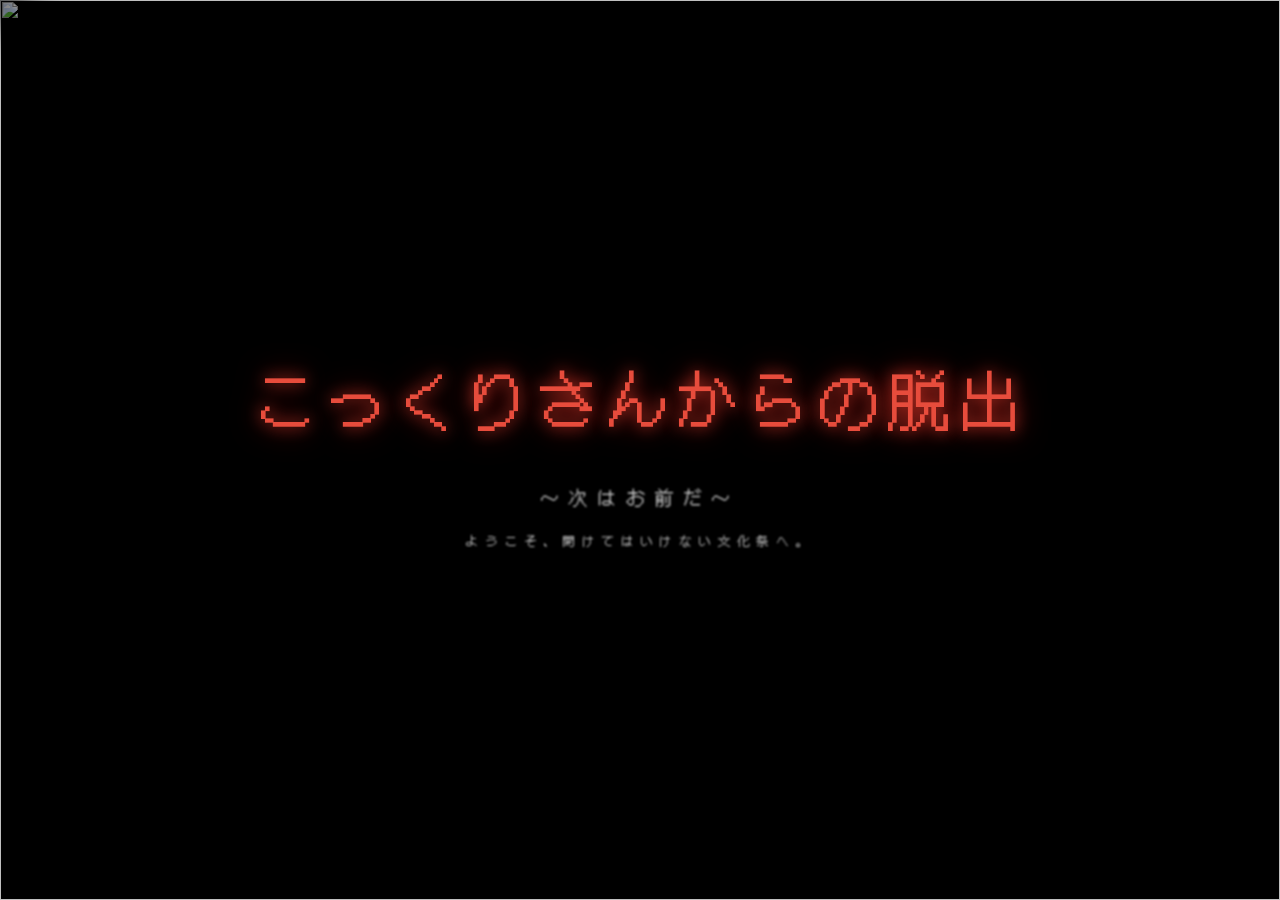
==== index.html @ 3f609ff9 "Revise comment for font inclusion in index.html Updated comment to clarify font usage in HTML." ====
<!DOCTYPE html>
<html lang="ja">
<head>
    <meta charset="UTF-8">
    <meta name="viewport" content="width=device-width, initial-scale=1.0">
    <title>文化祭 - こっくりさんからの脱出</title>
    <!-- 字体 -->
    <link href="https://fonts.googleapis.com/css2?family=DotGothic16&display=swap" rel="stylesheet">
    <style>
        body {
            margin: 0;
            overflow: hidden;
            background-color: #000;
            font-family: 'DotGothic16', sans-serif;
            cursor: none; /* 隐藏默认鼠标 */
        }

        #bg-anim {
            position: fixed;
            top: 0;
            left: 0;
            width: 100%;
            height: 100%;
            object-fit: cover;
            opacity: 0;
            transition: opacity 3s ease-in-out;
            z-index: -1;
        }

        /* 入场动画：1. 文字浮现 */
        .title-box {
            position: absolute;
            top: 50%;
            left: 50%;
            transform: translate(-50%, -50%);
            width: 100%;
            text-align: center;
            z-index: 10;
            opacity: 0;
            animation: fadeInAndBleed 5s cubic-bezier(0.25, 0.46, 0.45, 0.94) 0.5s forwards;
        }

        .title {
            font-size: 4rem;
            color: #e74c3c;
            text-shadow: 0 0 15px #c0392b, 0 0 30px #900;
            letter-spacing: 0.1em;
            mix-blend-mode: screen;
        }

        /* 入场动画：2. 文字根据心脏搏动节奏抖动 */
        .subtitle {
            font-size: 1.2rem;
            color: #ccc;
            margin-top: 40px;
            letter-spacing: 0.5em;
            filter: blur(1px);
            text-shadow: 0 0 5px #000;
        }

        /* 入场动画：3. 光晕颤抖效果 */
        @keyframes flicker {
            0%, 19%, 21%, 23%, 80%, 100% { opacity: 0.99; text-shadow: 0 0 30px #c0392b; }
            20%, 22%, 82% { opacity: 0.4; text-shadow: none; }
        }

        .title, .subtitle {
            animation: flicker 3s infinite;
        }

        @keyframes fadeInAndBleed {
            from { opacity: 0; transform: translate(-50%, -50%) scale(1.1); filter: blur(10px); }
            to { opacity: 1; transform: translate(-50%, -50%) scale(1); filter: blur(0); }
        }

        /* 鼠标跟随：黑色雾气（模拟手部阴影） */
        #cursor-shadow {
            position: absolute;
            width: 100px; 
            height: 100px;
            background: radial-gradient(circle, rgba(0,0,0,0.8) 0%, rgba(0,0,0,0) 70%);
            pointer-events: none; /* 允许穿透继续点击 */
            z-index: 5;
            filter: blur(15px);
            transform: translate(-50%, -50%);
        }
    </style>
</head>
<body>

    <!-- 背景图：请替换为在 BOOTH 购买的合法或免费的こっくりさん背景素材 [citation:1][citation:13] -->
    <img id="bg-anim" src="https://via.placeholder.com/1920x1080/000000/000000?text=Background+Asset" alt="">

    <!-- 鼠标跟随特效的图层 -->
    <div id="cursor-shadow"></div>

    <div class="title-box">
        <div class="title">こっくりさんからの脱出</div>
        <div class="subtitle">～次はお前だ～</div>
        <div class="subtitle" style="font-size: 0.8rem; margin-top: 20px;">ようこそ、開けてはいけない文化祭へ。</div>
    </div>

    <script>
        // 入场初始化
        setTimeout(() => {
            document.getElementById('bg-anim').style.opacity = '1'; // 背景淡入
        }, 100);

        // 鼠标跟随实现
        document.addEventListener('mousemove', (e) => {
            const follower = document.getElementById('cursor-shadow');
            follower.style.left = e.clientX + 'px';
            follower.style.top = e.clientY + 'px';
        });
    </script>
</body>
</html>
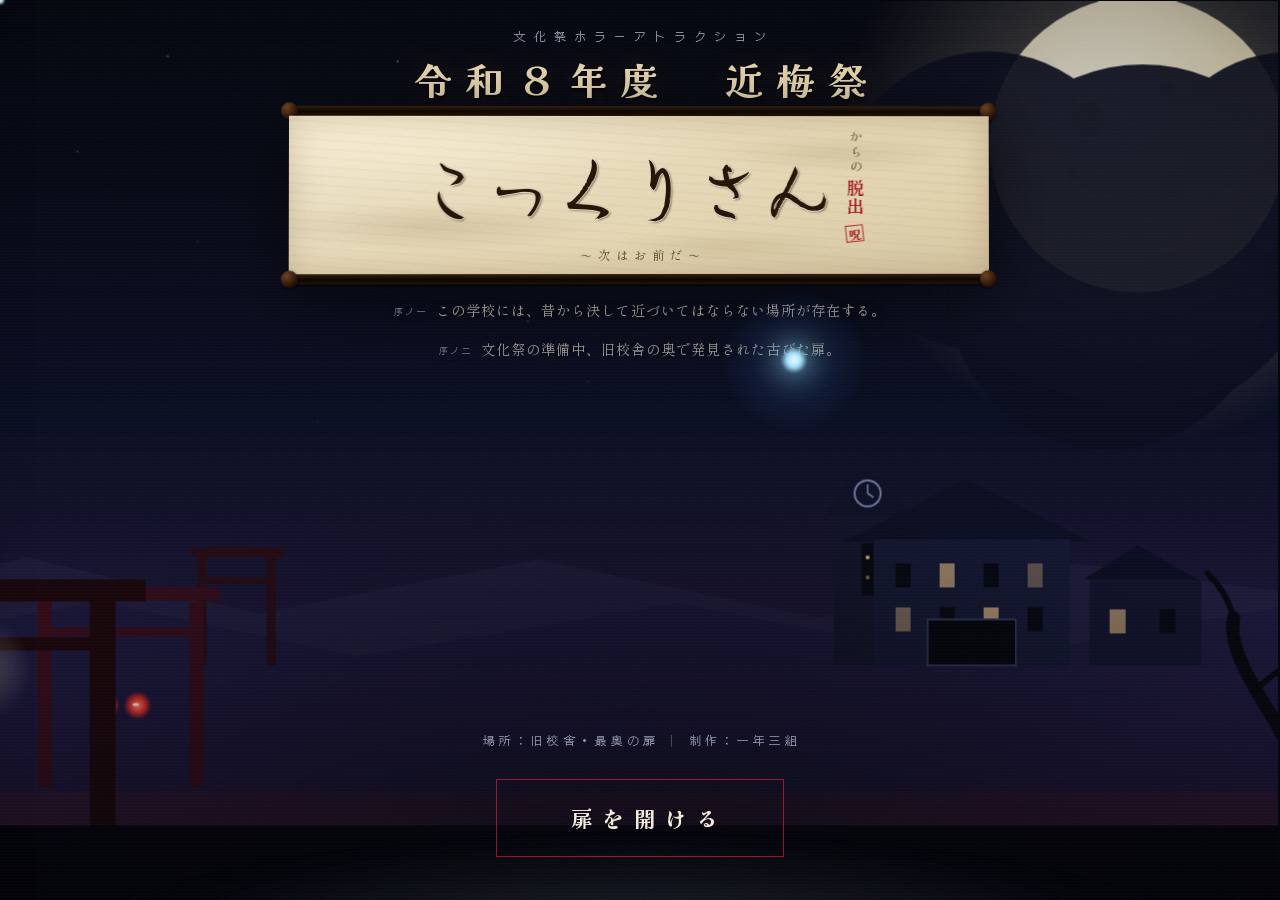
==== commit 4da075eb: "Add files via upload" ====
--- a/index.html
+++ b/index.html
@@ -1,117 +1,1112 @@
 <!DOCTYPE html>
 <html lang="ja">
 <head>
-    <meta charset="UTF-8">
-    <meta name="viewport" content="width=device-width, initial-scale=1.0">
-    <title>文化祭 - こっくりさんからの脱出</title>
-    <!-- 字体 -->
-    <link href="https://fonts.googleapis.com/css2?family=DotGothic16&display=swap" rel="stylesheet">
-    <style>
-        body {
-            margin: 0;
-            overflow: hidden;
-            background-color: #000;
-            font-family: 'DotGothic16', sans-serif;
-            cursor: none; /* 隐藏默认鼠标 */
-        }
-
-        #bg-anim {
-            position: fixed;
-            top: 0;
-            left: 0;
-            width: 100%;
-            height: 100%;
-            object-fit: cover;
-            opacity: 0;
-            transition: opacity 3s ease-in-out;
-            z-index: -1;
-        }
-
-        /* 入场动画：1. 文字浮现 */
-        .title-box {
-            position: absolute;
-            top: 50%;
-            left: 50%;
-            transform: translate(-50%, -50%);
-            width: 100%;
-            text-align: center;
-            z-index: 10;
-            opacity: 0;
-            animation: fadeInAndBleed 5s cubic-bezier(0.25, 0.46, 0.45, 0.94) 0.5s forwards;
-        }
-
-        .title {
-            font-size: 4rem;
-            color: #e74c3c;
-            text-shadow: 0 0 15px #c0392b, 0 0 30px #900;
-            letter-spacing: 0.1em;
-            mix-blend-mode: screen;
-        }
-
-        /* 入场动画：2. 文字根据心脏搏动节奏抖动 */
-        .subtitle {
-            font-size: 1.2rem;
-            color: #ccc;
-            margin-top: 40px;
-            letter-spacing: 0.5em;
-            filter: blur(1px);
-            text-shadow: 0 0 5px #000;
-        }
-
-        /* 入场动画：3. 光晕颤抖效果 */
-        @keyframes flicker {
-            0%, 19%, 21%, 23%, 80%, 100% { opacity: 0.99; text-shadow: 0 0 30px #c0392b; }
-            20%, 22%, 82% { opacity: 0.4; text-shadow: none; }
-        }
-
-        .title, .subtitle {
-            animation: flicker 3s infinite;
-        }
-
-        @keyframes fadeInAndBleed {
-            from { opacity: 0; transform: translate(-50%, -50%) scale(1.1); filter: blur(10px); }
-            to { opacity: 1; transform: translate(-50%, -50%) scale(1); filter: blur(0); }
-        }
-
-        /* 鼠标跟随：黑色雾气（模拟手部阴影） */
-        #cursor-shadow {
-            position: absolute;
-            width: 100px; 
-            height: 100px;
-            background: radial-gradient(circle, rgba(0,0,0,0.8) 0%, rgba(0,0,0,0) 70%);
-            pointer-events: none; /* 允许穿透继续点击 */
-            z-index: 5;
-            filter: blur(15px);
-            transform: translate(-50%, -50%);
-        }
-    </style>
+<meta charset="UTF-8">
+<meta name="viewport" content="width=device-width, initial-scale=1.0">
+<meta name="description" content="文化祭ホラーアトラクション『こっくりさんからの脱出』入口ページ。旧校舎の封印を解き、生きて脱出せよ。">
+<title>こっくりさんからの脱出 ― 旧校舎・封印の呪い｜文化祭出し物</title>
+<!-- ============================================================
+  文化祭ホラー脱出ゲーム「こっくりさんからの脱出」　入口ページ
+  ・シングルHTML（外部画像なし / 背景は自作ベクターSVG＝権利クリーン）
+  ・差し替えポイントは各所コメント「★」を参照
+============================================================ -->
+<link rel="preconnect" href="https://fonts.googleapis.com">
+<link rel="preconnect" href="https://fonts.gstatic.com" crossorigin>
+<link href="https://fonts.googleapis.com/css2?family=DotGothic16&family=Kaisei+Tokumin:wght@700;900&family=Shippori+Mincho:wght@500;600&family=Yuji+Mai&family=Yuji+Syuku&display=swap" rel="stylesheet">
+<style>
+/* ============================================================
+   0. デザイントークン（配色を一元管理）
+   全体の色を変えたいときは、この変数を書き換えるだけ
+============================================================ */
+:root{
+  --ink:        #04050c;   /* 最深部（ほぼ黒）          */
+  --night:      #0b0e20;   /* 夜空                        */
+  --night2:     #161b38;   /* 中景の青                     */
+  --paper:      #f3ecdd;   /* 和紙のような温かい白（主文字）*/
+  --mist:       #aab0c6;   /* 灰紫（補助文字）             */
+  --blood:      #e0203c;   /* 呪いの朱                     */
+  --blood-dark: #7e1220;   /* 影になった朱                 */
+  --ember:      #ffb45e;   /* 提灯の灯り                   */
+  --fox:        #9adcff;   /* 狐火の蒼                     */
+  --paper-dim:  rgba(243,236,221,.62);
+}
+*{box-sizing:border-box;margin:0;padding:0}
+html,body{height:100%}
+/* 横向きのスクロールは一切させない（装飾レイヤーがはみ出してもOK） */
+html{overflow-x:hidden}
+body{
+  font-family:"Shippori Mincho","Kaisei Tokumin",serif;
+  background:var(--ink);
+  color:var(--paper);
+  overflow-x:hidden;
+  -webkit-font-smoothing:antialiased;
+}
+/* 操作感のあるフォント＝画面上の「機械/標識」部分 */
+.mono{font-family:"DotGothic16",monospace}
+
+/* ============================================================
+   1. 背景レイヤー（自作ベクターSVG・夜空の旧校舎）
+============================================================ */
+#bgScene{
+  position:fixed; inset:0;
+  width:100%; height:100%;
+  z-index:0;
+  overflow:hidden;   /* SVG内の絵が画面外へはみ出さないようにする */
+  will-change:transform;
+}
+/* 全体を覆う青い夜のフィルター（写真背景に差し替えても馴染む量） */
+#blueNight{
+  position:fixed; inset:0; z-index:1; pointer-events:none;
+  background:
+    linear-gradient(180deg, rgba(4,6,16,.28) 0%, rgba(4,6,16,0) 38%),
+    radial-gradient(120% 90% at 50% 108%, rgba(2,3,8,.85) 0%, rgba(2,3,8,0) 60%);
+}
+/* 地面のもや（青白い怪気） */
+#mistWrap{position:fixed; inset:0; z-index:2; pointer-events:none; overflow:hidden}
+.mistBand{position:absolute; bottom:-9vh; height:22vh; width:140vw; left:-20vw;
+  background:radial-gradient(50% 100% at 50% 100%, rgba(160,180,210,.16), transparent 70%);
+  filter:blur(14px); mix-blend-mode:screen;}
+.mistBand.a{animation:drift 26s -6s linear infinite}
+.mistBand.b{animation:drift 34s -20s linear infinite reverse; opacity:.7; transform:scaleX(.8)}
+@keyframes drift{from{transform:translateX(-6vw)}to{transform:translateX(8vw)}}
+/* 立ち上る黒気（画面下から） */
+.fog{position:absolute; bottom:-24vh; width:34vw; height:46vh;
+  background:radial-gradient(55% 60% at 50% 100%, rgba(0,0,0,.85), transparent 72%);
+  filter:blur(26px); z-index:2; pointer-events:none;
+  animation:riseUp 13s linear infinite;}
+@keyframes riseUp{
+  0%{transform:translateY(6vh) scale(.9); opacity:0}
+  18%{opacity:.9}
+  100%{transform:translateY(-26vh) scale(1.6); opacity:0}
+}
+
+/* ============================================================
+   2. フィルム感（粒・走査線・周辺減光）
+============================================================ */
+#film{position:fixed; inset:0; z-index:4; pointer-events:none}
+#film::before{ /* 粒ノイズ */
+  content:""; position:absolute; inset:-40px;
+  background-image:url("data:image/svg+xml;utf8,<svg xmlns='http://www.w3.org/2000/svg' width='140' height='140'><filter id='n'><feTurbulence type='fractalNoise' baseFrequency='0.9' numOctaves='2' stitchTiles='stitch'/><feColorMatrix type='saturate' values='0'/></filter><rect width='140' height='140' filter='url(%23n)' opacity='0.5'/></svg>");
+  opacity:.055; animation:flicker 1.6s steps(4) infinite;
+}
+@keyframes flicker{0%,100%{opacity:.05}50%{opacity:.085}75%{opacity:.045}}
+#film::after{ /* 走査線＋周辺減光 */
+  content:""; position:absolute; inset:0;
+  background:
+    repeating-linear-gradient(0deg, rgba(255,255,255,.012) 0 1px, transparent 1px 3px),
+    radial-gradient(120% 100% at 50% 42%, transparent 52%, rgba(2,3,8,.62) 100%);
+}
+
+/* ============================================================
+   3. 開幕（カーテン＋暗幕）
+   演出レイヤーは全て #intro の中へ。
+   はみ出した装飾がページを横スクロールさせないよう overflow:hidden で閉じる
+============================================================ */
+#intro{position:fixed; inset:0; z-index:90; overflow:hidden; pointer-events:none}
+.curtain{position:absolute; top:0; bottom:0; width:52vw; pointer-events:none;
+  background:linear-gradient(90deg,#1c0307,#3a0610 46%,#560b18 100%);}
+#curtainL{left:0; box-shadow:14px 0 40px rgba(0,0,0,.55)}
+#curtainR{right:0; transform:scaleX(-1)}
+#curtainL.rise{animation:curtainAwayL 1.15s cubic-bezier(.7,0,.3,1) forwards}
+#curtainR.rise{animation:curtainAwayR 1.15s cubic-bezier(.7,0,.3,1) forwards}
+@keyframes curtainAwayL{to{transform:translateX(-106%)}}
+@keyframes curtainAwayR{to{transform:translateX(106%)}}
+/* 幕が開く直前まで画面を黒く */
+#veil{position:absolute; inset:0; background:#000; pointer-events:none;
+  transition:opacity .9s ease .45s}
+#veil.gone{opacity:0}
+/* 背景側の演出一式も専用レイヤーでクリップ */
+#fxBack{position:fixed; inset:0; z-index:0; overflow:hidden}
+
+/* ============================================================
+   1.5 環境アニメ（光塵・符札・悪寒のフラッシュ）
+============================================================ */
+#envLayer{position:fixed; inset:0; z-index:3; pointer-events:none; overflow:hidden}
+.dust{position:absolute; bottom:-3vh; width:3px; height:3px; border-radius:50%;
+  background:radial-gradient(circle, #f2fcff 0%, #9adcff 55%, rgba(90,170,255,0) 75%);
+  box-shadow:0 0 8px rgba(154,220,255,.7);
+  opacity:0; animation:dustRise linear infinite;}
+@keyframes dustRise{
+  0%{transform:translate3d(0,0,0) scale(.5); opacity:0}
+  10%{opacity:.85}
+  80%{opacity:.4}
+  100%{transform:translate3d(var(--dx,16px),-108vh,0) scale(1.2); opacity:0}
+}
+.ofuda{position:absolute; top:-16vh; width:11px; height:66px;
+  background:linear-gradient(180deg, rgba(240,235,218,.9) 0%, rgba(225,215,190,.85) 100%);
+  box-shadow:0 2px 8px rgba(0,0,0,.55); opacity:0;
+  animation:ofudaFall linear infinite;}
+.ofuda::before{content:""; position:absolute; top:10px; left:50%;
+  transform:translateX(-50%); width:5px; height:8px;
+  background:#a0182a; opacity:.9;}
+@keyframes ofudaFall{
+  0%{transform:translateY(0) rotate(-4deg); opacity:0}
+  6%{opacity:.55}
+  75%{opacity:.3}
+  100%{transform:translateY(132vh) rotate(var(--rot,160deg)); opacity:0}
+}
+/* 不意に走る悪寒（周期性の走査線フラッシュ） */
+#chill{position:fixed; inset:0; z-index:70; pointer-events:none; overflow:hidden; opacity:0;
+  background:
+    repeating-linear-gradient(0deg, rgba(255,255,255,.022) 0 2px, transparent 2px 6px),
+    radial-gradient(90% 90% at 50% 40%, rgba(224,32,60,.10), transparent 70%);}
+#chill.go{animation:chillGo .36s steps(7) both}
+@keyframes chillGo{
+  0%{opacity:0; transform:translateX(0) skewX(0)}
+  12%{opacity:.8; transform:translateX(-7px) skewX(-2deg)}
+  26%{opacity:.35; transform:translateX(5px) skewX(0)}
+  42%{opacity:.85; transform:translateX(-3px) skewX(1.8deg)}
+  60%{opacity:.3}
+  78%{opacity:.55}
+  100%{opacity:0; transform:none}
+}
+
+/* ============================================================
+   4. 本文レイアウト
+============================================================ */
+#stage{position:relative; z-index:10; height:100%; display:flex; flex-direction:column;
+  justify-content:flex-start; align-items:center; text-align:center;
+  padding:3vh 4vw 24vh; /* 下は扉ボタンのための空間 */}
+/* 左右の縦書き・怪談の端書き（書道体で静かに） */
+.tate{position:fixed; top:50%; z-index:20; writing-mode:vertical-rl;
+  font-family:"Yuji Syuku","Shippori Mincho",serif; font-weight:400;
+  font-size:.9rem; letter-spacing:.56em; color:var(--mist);
+  opacity:0; transition:opacity 2s ease 1.6s, transform 2s cubic-bezier(.2,.7,.2,1) 1.6s;
+  text-shadow:0 0 8px rgba(0,0,0,.9); pointer-events:none; white-space:nowrap;}
+#tateL{left:3.6vw; transform:translateY(-50%) translateX(-10px)}
+#tateR{right:3.6vw; transform:translateY(-50%) translateX(10px)}
+#tateL.in{opacity:.55; transform:translateY(-50%) translateX(0)}
+#tateR.in{opacity:.4; transform:translateY(-50%) translateX(0)}
+#tateR .red{color:var(--blood); text-shadow:0 0 14px rgba(224,32,60,.5)}
+
+/* ---- 会場銘（文化祭名の掲示） ---- */
+.festHead{opacity:0; transform:translateY(-8px);
+  transition:opacity 1.4s ease 1.05s, transform 1.4s cubic-bezier(.2,.8,.2,1) 1.05s;}
+.festHead.in{opacity:1; transform:none}
+.eyebrow{font-family:"DotGothic16",monospace; font-size:clamp(.58rem,.92vw,.8rem);
+  letter-spacing:.68em; text-indent:.68em; color:var(--mist); opacity:.9;}
+.festName{margin-top:1.1vh; font-family:"Kaisei Tokumin","Yuji Syuku",serif; font-weight:900;
+  font-size:clamp(1.2rem,2.9vw,2.5rem); letter-spacing:.4em; text-indent:.4em;
+  line-height:1.4; color:#e9d8ae;
+  text-shadow:0 2px 4px rgba(0,0,0,.95), 0 0 30px rgba(255,170,70,.16);}
+
+/* ============================================================
+   主タイトル「こっくりさんからの脱出」－ 深夜の掛け軸
+   背景を隠しすぎないよう、前よりひと回り小さく置く
+   ・こっくりさん … 紙面に墨書（大字）
+   ・からの脱出 … 主文のすぐ右に縦書きで添える（脱出のみ朱）
+   ・「呪」の朱印 … 落款の下
+   ・紙は中央から左右に開く（巻物の展開）
+   ・ぼかしは使わず「滲み出る／チカチカ灯る」演出にする
+============================================================ */
+.kakejiku{width:min(72vw,700px); position:relative;
+  opacity:0; transform:translateY(6px);
+  animation:axisIn .7s cubic-bezier(.2,.9,.25,1) forwards; animation-delay:1.1s;
+  filter:drop-shadow(0 14px 36px rgba(0,0,0,.55));
+  transform-style:preserve-3d; will-change:transform;}
+@keyframes axisIn{
+  from{opacity:0; transform:translateY(14px)}
+  to{opacity:1; transform:none}
+}
+/* 木軸（上下） */
+.axisTop,.axisBottom{position:relative; height:10px;
+  background:linear-gradient(180deg,#33200f,#0d0703 55%,#241307);
+  border-radius:2px; box-shadow:0 2px 3px rgba(0,0,0,.5);}
+.axisTop i,.axisBottom i{position:absolute; top:50%; transform:translateY(-50%);
+  width:17px; height:17px; border-radius:50%;
+  background:radial-gradient(circle at 34% 30%,#6b4320,#241106 68%);
+  box-shadow:0 1px 3px rgba(0,0,0,.7);}
+.axisTop i:first-child,.axisBottom i:first-child{left:-8px}
+.axisTop i:last-child,.axisBottom i:last-child{right:-8px}
+/* 和紙の紙面：中央から左右へ開く */
+.paper{position:relative; overflow:hidden;
+  clip-path:inset(0 54% 0 54%); opacity:0;
+  animation:paperUnroll 1.1s cubic-bezier(.22,.7,.26,1) 1.05s forwards;
+  background:
+    radial-gradient(120% 90% at 12% 8%, rgba(255,246,220,.55), transparent 42%),
+    radial-gradient(90% 70% at 90% 92%, rgba(214,198,166,.5), transparent 55%),
+    linear-gradient(160deg,#efe6cd 0%,#e6d9b8 46%,#dccda6 100%);
+  box-shadow:inset 0 0 34px rgba(112,86,48,.28), 0 1px 0 rgba(255,250,235,.6) inset;
+  transition:filter 4s ease;}
+@keyframes paperUnroll{
+  0%{clip-path:inset(0 54% 0 54%); opacity:0}
+  45%{opacity:1}
+  100%{clip-path:inset(0 0 0 0); opacity:1}
+}
+.paper::before{content:""; position:absolute; inset:0; pointer-events:none;
+  background:
+    repeating-linear-gradient(4deg, rgba(90,70,40,.028) 0 2px, transparent 2px 9px),
+    radial-gradient(40% 26% at 20% 70%, rgba(110,82,40,.16), transparent 60%),
+    radial-gradient(30% 20% at 78% 24%, rgba(110,82,40,.13), transparent 60%),
+    radial-gradient(26% 16% at 62% 82%, rgba(120,88,40,.10), transparent 60%);}
+/* 血の染み・滲み（段階を踏んで濃くなる） */
+.stain{position:absolute; inset:0; opacity:0; transition:opacity 5s ease; pointer-events:none;
+  background:
+    radial-gradient(30% 20% at 26% 58%, rgba(150,16,34,.26), transparent 62%),
+    radial-gradient(20% 14% at 70% 24%, rgba(150,16,34,.2), transparent 60%),
+    radial-gradient(36% 22% at 84% 78%, rgba(130,12,30,.26), transparent 64%),
+    radial-gradient(85% 26% at 50% 108%, rgba(115,10,28,.6), transparent 72%);}
+body.warn .stain{opacity:.25}
+body.cursed .stain{opacity:1}
+/* 紙を覆う血の気（呪縛後の全体の濁り） */
+.paper::after{content:""; position:absolute; inset:0; opacity:0; pointer-events:none;
+  transition:opacity 7s ease;
+  background:
+    radial-gradient(70% 46% at 34% 24%, rgba(190,30,46,.14), transparent 60%),
+    radial-gradient(60% 42% at 74% 78%, rgba(160,20,40,.2), transparent 62%),
+    linear-gradient(180deg, rgba(120,12,30,.06), rgba(120,12,30,.2) 88%, rgba(96,8,24,.42) 100%);}
+body.cursed .paper::after{opacity:1}
+/* 紙の中のレイアウト：主文と落款は一つの塊として中央に */
+.paperBody{position:relative; display:flex; align-items:center; justify-content:center;
+  gap:clamp(4px,1.1vw,16px); padding:14px 16px 4px;}
+.mainCol{flex:0 1 auto; min-width:0}
+h1{font-family:"Yuji Mai","Kaisei Tokumin",serif; font-weight:400;
+  font-size:clamp(1.7rem,5.3vw,5.6rem);
+  line-height:1.14; letter-spacing:.02em; color:#241707; text-align:left;
+  text-shadow:0 1px 0 rgba(255,250,235,.7), 1px 2px 2px rgba(60,35,10,.3);}
+/* 縦書き落款：主文に寄り添う */
+.sideCol{flex:0 0 auto; display:flex; flex-direction:column; align-items:center; gap:6px;}
+.tateLine{writing-mode:vertical-rl; white-space:nowrap; font-size:0;}
+.tateLine .ch{display:inline-block; margin:.03em 0; line-height:1.02;}
+.tateLine .cPa{font-size:clamp(.6rem,1vw,.84rem); letter-spacing:.1em;
+  color:#6a5638; opacity:.95;}
+.tateLine .cEsc{font-size:clamp(.78rem,1.38vw,1.16rem); color:#a30f1e; font-weight:600;}
+/* 朱印「呪」：パチンと押す（ぼかさない） */
+.sealPaper{writing-mode:horizontal-tb; font-family:"Yuji Syuku","Kaisei Tokumin",serif;
+  font-weight:700; font-size:clamp(.56rem,.95vw,.8rem); color:#a30f1e; line-height:1;
+  border:1.7px solid rgba(163,15,30,.85); padding:.15em .18em .08em;
+  margin-top:6px; transform:rotate(-6deg);
+  opacity:0; animation:paperStamp .38s cubic-bezier(.2,1.8,.4,1) forwards; animation-delay:3.55s;}
+@keyframes paperStamp{from{opacity:0; transform:rotate(-11deg) scale(1.8)}to{opacity:1; transform:rotate(-6deg) scale(1)}}
+/* 紙の下辺の詞 */
+.inkNote{position:relative; text-align:center; padding:0 0 10px;
+  font-family:"Yuji Syuku","Shippori Mincho",serif; font-weight:500;
+  font-size:clamp(.56rem,.95vw,.78rem); letter-spacing:.5em; text-indent:.5em;
+  color:#6b5636; opacity:0; animation:softUp 1s ease-out forwards; animation-delay:4.2s;}
+/* 墨字の一字：滲みは使わず、すっと現れる */
+.ch{position:relative; display:inline-block; opacity:0; will-change:transform;
+  transform:translateY(.1em);}
+.ch::after{content:attr(data-c); position:absolute; left:1px; top:-1px; z-index:-1;
+  color:rgba(120,30,40,.08);}
+.cMain{animation:charIn .8s ease-out forwards; animation-delay:var(--d,1.9s);}
+.cPa{animation:softUp .8s ease-out forwards; animation-delay:var(--d,2.6s);}
+/* 朱字は「チカチカ灯りながら定着する」 */
+.cEsc{animation:escFlicker 1.1s steps(1,end) forwards; animation-delay:var(--d,3s);}
+@keyframes softUp{to{opacity:1; transform:translateY(0)}}
+@keyframes charIn{to{opacity:1; transform:translateY(0)}}
+@keyframes escFlicker{
+  0%{opacity:0}
+  9%{opacity:1; color:#e64855}
+  20%{opacity:.2}
+  31%{opacity:1; color:#cf2233}
+  42%{opacity:.35}
+  55%{opacity:1; color:#b51a2a}
+  68%{opacity:.6}
+  82%{opacity:1; color:#aa1424}
+  100%{opacity:1; color:#a30f1e}
+}
+/* 三つの段階：暖色の予感 → 墨が血へ → 血の染みが広がる */
+body.warn .paper{filter:sepia(.28) saturate(1.22)}
+body.warn .cMain{animation:txtShiver .5s linear 1}
+body.warn .inkNote{color:#7a4a2a}
+body.cursed .paper{filter:sepia(.12) hue-rotate(-13deg) saturate(1.42) brightness(.97)}
+body.cursed .cMain{color:#7d1420; text-shadow:0 1px 0 rgba(255,235,220,.35), 0 4px 9px rgba(140,16,32,.3)}
+body.cursed .tateLine .cPa{color:#6e2c2a}
+body.cursed .tateLine .cEsc{color:#e62a3a; text-shadow:0 0 10px rgba(230,42,58,.6)}
+body.cursed .sealPaper{color:#ff1f30; border-color:rgba(255,31,48,.9);
+  box-shadow:0 0 16px rgba(255,31,48,.45)}
+body.cursed .inkNote{color:#7a2220}
+body.cursed .mainCol{animation:txtShiver .42s linear 2}
+@keyframes txtShiver{
+  0%,100%{transform:translateX(0)}
+  30%{transform:translateX(-1.5px)}
+  60%{transform:translateX(1.3px)}
+}
+
+/* ---- 導入文（旧校舎の怪談）
+   序ノ一・序ノ二は「開く前」の導入として開幕から読める。
+   扉を開ける（.play）と、続きの 序ノ三〜五 が語られる。
+   スペースは最初から確保して、レイアウトが跳ねないようにする ---- */
+.story{margin-top:1.5vh; max-width:min(620px,84vw);
+  font-size:clamp(.82rem,1.1vw,.95rem); line-height:1.9;
+  letter-spacing:.07em; color:var(--paper-dim);
+  text-shadow:0 2px 10px rgba(0,0,0,.9);}
+/* 序ノ一・序ノ二（開幕で出現） */
+.story .line{opacity:0; transform:translateY(12px);}
+.story .line.intro{animation:lineIn 1.2s ease forwards; animation-delay:var(--d,3.4s);}
+/* 続きは扉を開けてから */
+.story .later{visibility:hidden}
+.story.play .later{visibility:visible}
+.story.play .later.line{animation:lineIn 1.15s ease forwards; animation-delay:var(--d,3.4s);}
+.story.play .later.mid{animation:lineIn 1s ease forwards; animation-delay:var(--d,3.4s);}
+.story .line + .line{margin-top:.85em}
+.story .no{font-family:"DotGothic16",monospace; font-size:.62em;
+  letter-spacing:.26em; margin-right:.95em; vertical-align:.14em;
+  color:#8b93b0; opacity:.85;}
+.story .mid{margin:1.1vh auto 1.2vh; font-size:.62rem; letter-spacing:1.2em;
+  text-indent:1.2em; color:#5c6380; opacity:0;}
+@keyframes lineIn{to{opacity:1; transform:translateY(0); filter:blur(0)}}
+.story .hl{color:var(--blood); font-weight:700;
+  text-shadow:0 0 16px rgba(224,32,60,.45);}
+body.cursed .story .hl{animation:hlPulse 1.1s ease-in-out infinite}
+@keyframes hlPulse{0%,100%{opacity:1}50%{opacity:.4}}
+
+/* ---- 扉ボタン（画面の足元に固定・本文が伸びても動かない） ---- */
+.doorArea{position:fixed; left:0; right:0; bottom:0; z-index:30;
+  display:flex; flex-direction:column; align-items:center; gap:1vh;
+  padding-bottom:2.1vh; pointer-events:none}
+#door, .venue{pointer-events:auto}
+#door{font-family:"Kaisei Tokumin",serif; font-weight:700;
+  font-size:clamp(1rem,1.7vw,1.35rem); letter-spacing:.42em; text-indent:.42em;
+  color:var(--paper); background:transparent;
+  border:1px solid rgba(224,32,60,.65); outline:none; cursor:pointer;
+  padding:1.05em 2.6em 1.05em 3.02em;
+  position:relative; overflow:hidden;
+  opacity:0; animation:doorIn .9s cubic-bezier(.2,1.4,.3,1) forwards; animation-delay:6.5s;
+  transition:color .3s, border-color .3s, box-shadow .3s;
+  box-shadow:0 0 0 rgba(224,32,60,0), inset 0 0 0 rgba(224,32,60,0);}
+@keyframes doorIn{from{opacity:0; transform:scale(.86)}to{opacity:1; transform:scale(1)}}
+#door::before{ /* ボタンを流れる光 */
+  content:""; position:absolute; top:0; bottom:0; width:34%; left:-40%;
+  background:linear-gradient(100deg,transparent, rgba(255,180,94,.24), transparent);
+  transform:skewX(-22deg); transition:left .9s ease;}
+#door:hover{color:#fff; border-color:var(--ember);
+  box-shadow:0 0 26px rgba(224,32,60,.4), inset 0 0 18px rgba(224,32,60,.25);}
+#door:hover::before{left:120%}
+#door.danger{color:#ffb9ae; border-color:var(--blood); animation:doorShake .45s linear 2}
+@keyframes doorShake{
+  0%,100%{transform:translateX(0)}25%{transform:translateX(-3px)}75%{transform:translateX(3px)}}
+#door.opened{color:var(--ember); border-color:var(--ember);
+  box-shadow:0 0 34px rgba(255,180,94,.35); animation:none; cursor:default}
+.whisper{font-family:"DotGothic16",monospace; font-size:.78rem; letter-spacing:.28em;
+  color:var(--blood); opacity:0; transition:opacity .7s ease; height:1.2em;
+  text-shadow:0 0 12px rgba(224,32,60,.5)}
+.whisper.in{opacity:1}
+.whisper.pale{color:var(--mist); opacity:.75}
+
+/* ---- 場所・制作の銘 ---- */
+.venue{margin-bottom:2.4vh; font-size:clamp(.56rem,.92vw,.78rem);
+  letter-spacing:.34em; text-indent:.34em; color:#8d94ae;
+  opacity:0; animation:doorIn 1s ease forwards; animation-delay:6s;}
+.venue .sep{margin:0 .6em; color:#4c5368}
+
+/* ---- 警告（1度目）～血の呪縛（2度目）
+   全体を塗りつぶすのではなく「場面の細部」が血に染まる演出にする。
+   空や形は残して、絵が読める状態を保つ ---- */
+#fxTint{position:fixed; inset:0; z-index:5; pointer-events:none; opacity:0;
+  background:radial-gradient(90% 90% at 50% 45%, rgba(150,30,40,0) 0%, rgba(40,6,16,0) 70%, rgba(10,2,6,0) 100%);
+  transition:opacity 3s ease;}
+body.warn #fxTint{opacity:1;
+  background:radial-gradient(90% 90% at 50% 45%, rgba(190,70,55,.10) 0%, rgba(120,32,42,.22) 55%, rgba(30,6,14,.4) 100%);}
+body.cursed #fxTint{opacity:1;
+  background:radial-gradient(95% 95% at 50% 42%, rgba(205,36,52,.16) 0%, rgba(120,16,36,.34) 52%, rgba(22,2,10,.5) 100%);}
+/* 全体はほんの少し鮮やかにするだけ（見え方を保つ） */
+#bgScene{transition:filter 5s ease}
+body.cursed #bgScene{filter:saturate(1.22) brightness(1.02)}
+/* 血の月 */
+#bloodMoon{opacity:0; transition:opacity 5s ease}
+body.cursed #bloodMoon{opacity:.92}
+/* 校舎の明かり：橙の灯り→血の灯りへ */
+.win{transition:fill 4s ease}
+body.cursed .win{fill:#ff5a48}
+body.cursed #doorHole{fill:#a02030; transition:fill 4s ease}
+/* 提灯の灯りも血の色へ */
+.lampB{transition:fill 4s ease}
+.lampG{transition:fill 4s ease}
+body.cursed .lampB{fill:#e8432e}
+body.cursed .lampG{fill:#ff6a52}
+/* 鳥居は暗紅から、より「血の朱」へ */
+#torii-far, #torii-mid, #torii-near{transition:fill 6s ease}
+body.cursed #torii-far{fill:#54101e}
+body.cursed #torii-mid{fill:#5e1222}
+body.cursed #torii-near{fill:#3c0a16}
+/* 立ち込める霧・黒気も血の色を帯びる */
+.mistBand{transition:background 5s ease}
+body.cursed .mistBand{background:radial-gradient(50% 100% at 50% 100%, rgba(196,40,56,.34), transparent 70%);}
+.fog{transition:background 5s ease}
+body.cursed .fog{background:radial-gradient(55% 60% at 50% 100%, rgba(78,10,20,.92), transparent 72%);}
+body.warn .cMain::after{color:rgba(255,150,96,.4); left:3px}
+body.cursed .story{color:#e8cfc4}
+
+/* ---- 残り時間 ---- */
+#timerBox{position:fixed; top:3vh; right:2.6vw; z-index:30; text-align:right;
+  opacity:0; transform:translateY(-6px); transition:opacity 1s ease, transform 1s ease;
+  pointer-events:none}
+#timerBox.in{opacity:1; transform:none}
+#timerLabel{font-family:"DotGothic16",monospace; font-size:.7rem; letter-spacing:.4em;
+  color:var(--blood); text-shadow:0 0 10px rgba(224,32,60,.6)}
+#timer{font-family:"DotGothic16",monospace; font-size:clamp(1.5rem,3vw,2.4rem);
+  color:#ff8d86; letter-spacing:.12em; text-shadow:0 0 18px rgba(224,32,60,.7);
+  font-variant-numeric:tabular-nums}
+body.cursed #timer{animation:blinkTime 1s steps(2) infinite}
+@keyframes blinkTime{50%{opacity:.35}}
+
+/* 呪いの瞬間フラッシュ */
+#sealFlash{position:fixed; inset:0; z-index:80; pointer-events:none;
+  background:radial-gradient(60% 60% at 50% 45%, rgba(224,32,60,.5), rgba(120,4,16,.85));
+  opacity:0}
+body.cursed #sealFlash{animation:flashOut 1.5s ease-out forwards}
+@keyframes flashOut{0%{opacity:1}100%{opacity:0}}
+/* 「呪」の大きな印 */
+#seal{position:fixed; left:50%; top:42%; z-index:81; pointer-events:none;
+  font-family:"Kaisei Tokumin",serif; font-weight:900;
+  font-size:clamp(6rem,22vw,20rem); color:rgba(224,32,60,.85);
+  opacity:0; transform:translate(-50%,-50%) scale(2.4) rotate(-8deg);
+  text-shadow:0 0 44px rgba(224,32,60,.7)}
+body.cursed #seal{animation:sealStamp 1.1s cubic-bezier(.1,1.6,.3,1) forwards}
+@keyframes sealStamp{0%{opacity:0; transform:translate(-50%,-50%) scale(2.4) rotate(-14deg)}
+  55%{opacity:.9; transform:translate(-50%,-50%) scale(.98) rotate(-8deg)}
+  100%{opacity:0; transform:translate(-50%,-50%) scale(1) rotate(-8deg)}}
+
+/* ---- フッター ---- */
+.credit{position:fixed; bottom:1.6vh; left:2vw; right:2vw; z-index:30;
+  display:flex; justify-content:space-between; gap:1em;
+  font-size:.62rem; letter-spacing:.22em; color:#5d647c; opacity:0; transition:opacity 2s ease 6.8s;}
+body.cursed .credit, .credit.in{opacity:.85}
+.credit b{color:#7d849e; font-weight:500}
+
+/* ============================================================
+   5. マウスフォロー（狐火）
+============================================================ */
+#fxLayer{position:fixed; inset:0; z-index:60; pointer-events:none; overflow:hidden}
+.foxfire{position:absolute; border-radius:50%; mix-blend-mode:screen; will-change:transform;
+  transform:translate(-50%,-50%);}
+#fxCore{width:26px; height:26px; background:radial-gradient(circle, #eaffff 0%, #9adcff 38%, rgba(90,170,255,0) 72%);
+  filter:blur(1px) drop-shadow(0 0 12px rgba(120,205,255,.9))}
+#fxHalo{width:150px; height:150px; background:radial-gradient(circle, rgba(154,220,255,.22) 0%, rgba(60,120,220,.10) 40%, transparent 70%)}
+.trailDot{position:absolute; width:var(--s,9px); height:var(--s,9px);
+  background:radial-gradient(circle, rgba(170,225,255,.9) 0%, rgba(120,60,190,0) 72%);
+  opacity:var(--o,.7); mix-blend-mode:screen; border-radius:50%;
+  transform:translate(-50%,-50%);}
+#fxRipple{position:absolute; width:6px; height:6px; left:-20px; top:-20px;
+  border:1.5px solid rgba(224,32,60,.75); border-radius:50%; opacity:0}
+#fxRipple.pop{animation:rippleGo .9s ease-out forwards}
+@keyframes rippleGo{0%{opacity:.9; width:6px; height:6px}
+  100%{opacity:0; width:190px; height:190px}}
+
+/* ============================================================
+   6. タブレット/モバイル（ポインタなし）調整
+============================================================ */
+@media (max-width:760px){
+  .tate{display:none}
+  #story{max-width:94vw}
+  #timerBox{top:2.4vh; right:4vw}
+  .curtain{width:56vw}
+  .credit{flex-direction:column; gap:.5em; align-items:center;
+    font-size:.48rem; letter-spacing:.14em; bottom:1.1vh}
+  .festName{font-size:clamp(1.1rem,5.4vw,1.8rem)}
+  #stage{padding:2vh 3vw}
+}
+/* 低い窓（iframe埋め込みなど）では間隔を詰めて収める */
+@media (max-height:660px){
+  #stage{padding:1.6vh 4vw 21vh}
+  .festHead{display:none}
+  .story{line-height:1.95; margin-top:1.4vh}
+  .story .line + .line{margin-top:.7em}
+  .story .mid{margin:1vh auto 1.2vh}
+  h1{line-height:1.02}
+}
+@media (pointer:coarse){ #fxLayer{display:none} }
+/* アニメーション抑止ユーザー向け */
+@media (prefers-reduced-motion:reduce){
+  *{animation-duration:.01ms !important; animation-delay:0s !important; transition-duration:.01ms !important}
+}
+</style>
 </head>
 <body>
 
-    <!-- 背景图：请替换为在 BOOTH 购买的合法或免费的こっくりさん背景素材 [citation:1][citation:13] -->
-    <img id="bg-anim" src="https://via.placeholder.com/1920x1080/000000/000000?text=Background+Asset" alt="">
-
-    <!-- 鼠标跟随特效的图层 -->
-    <div id="cursor-shadow"></div>
-
-    <div class="title-box">
-        <div class="title">こっくりさんからの脱出</div>
-        <div class="subtitle">～次はお前だ～</div>
-        <div class="subtitle" style="font-size: 0.8rem; margin-top: 20px;">ようこそ、開けてはいけない文化祭へ。</div>
+<!-- 背景一式（専用レイヤー・画面からはみ出さない） -->
+<div id="fxBack">
+<!-- ============================================================
+   背景：自作ベクター（旧校舎と千本鳥居の夜）
+   ★背景を差し替えたい場合★
+   1) この <svg> を削除し、代わりに <img src="あなたの画像.jpg"> を置く
+   2) または上記 :root の配色で写真に被せる夜フィルターを調整する
+============================================================ -->
+<svg id="bgScene" viewBox="0 0 1600 900" preserveAspectRatio="xMidYMid slice" aria-hidden="true">
+  <defs>
+    <linearGradient id="skyGrad" x1="0" y1="0" x2="0" y2="1">
+      <stop offset="0"   stop-color="#04060e"/>
+      <stop offset=".45" stop-color="#0a0e21"/>
+      <stop offset=".72" stop-color="#1a1433"/>
+      <stop offset="1"   stop-color="#301528"/>
+    </linearGradient>
+    <radialGradient id="moonGrad" cx=".38" cy=".34" r=".9">
+      <stop offset="0"  stop-color="#fdf8e6"/>
+      <stop offset=".6" stop-color="#eaddb6"/>
+      <stop offset="1"  stop-color="#c9b993"/>
+    </radialGradient>
+    <radialGradient id="halo" cx=".5" cy=".5" r=".5">
+      <stop offset="0" stop-color="#f4e9c8" stop-opacity=".55"/>
+      <stop offset="1" stop-color="#f4e9c8" stop-opacity="0"/>
+    </radialGradient>
+    <radialGradient id="lampGrad" cx=".5" cy=".22" r=".9">
+      <stop offset="0"  stop-color="#ffe9b0"/>
+      <stop offset=".55" stop-color="#ffb45e"/>
+      <stop offset="1"  stop-color="#d9712f"/>
+    </radialGradient>
+    <radialGradient id="foxEye" cx=".5" cy=".5" r=".5">
+      <stop offset="0" stop-color="#ff8a7a" stop-opacity=".95"/>
+      <stop offset=".55" stop-color="#ff2b1e" stop-opacity=".75"/>
+      <stop offset="1" stop-color="#ff2b1e" stop-opacity="0"/>
+    </radialGradient>
+    <filter id="soft"><feGaussianBlur stdDeviation="2.4"/></filter>
+  </defs>
+
+  <!-- 空 -->
+  <rect width="1600" height="900" fill="url(#skyGrad)"/>
+
+  <!-- 星 -->
+  <g fill="#dfe6ff">
+    <circle cx="120"  cy="70"  r="1.1" opacity=".7"/>
+    <circle cx="240"  cy="150" r=".7"  opacity=".5"/>
+    <circle cx="330"  cy="55"  r="1.4" opacity=".8"><animate attributeName="opacity" values=".8;.2;.8" dur="4s" repeatCount="indefinite"/></circle>
+    <circle cx="470"  cy="120" r=".6"  opacity=".45"/>
+    <circle cx="560"  cy="60"  r=".9"  opacity=".6"/>
+    <circle cx="660"  cy="170" r=".6"  opacity=".4"/>
+    <circle cx="740"  cy="70"  r="1.2" opacity=".7"><animate attributeName="opacity" values=".7;.15;.7" dur="5.2s" repeatCount="indefinite"/></circle>
+    <circle cx="70"   cy="230" r=".6"  opacity=".4"/>
+    <circle cx="830"  cy="140" r=".7"  opacity=".5"/>
+    <circle cx="150"  cy="320" r=".8"  opacity=".4"/>
+    <circle cx="940"  cy="90"  r=".6"  opacity=".5"/>
+    <circle cx="1020" cy="200" r=".9"  opacity=".55"/>
+    <circle cx="360"  cy="240" r=".6"  opacity=".4"/>
+    <circle cx="520"  cy="280" r="1"   opacity=".55"><animate attributeName="opacity" values=".55;.1;.55" dur="6.4s" repeatCount="indefinite"/></circle>
+    <circle cx="690"  cy="320" r=".7"  opacity=".4"/>
+    <circle cx="1100" cy="60"  r=".8"  opacity=".6"/>
+    <circle cx="1380" cy="90"  r="1.2" opacity=".7"/>
+    <circle cx="1520" cy="170" r=".7"  opacity=".5"/>
+    <circle cx="1460" cy="60"  r=".6"  opacity=".4"/>
+    <circle cx="1180" cy="140" r=".8"  opacity=".4"/>
+    <circle cx="880"  cy="40"  r=".7"  opacity=".5"/>
+    <circle cx="60"   cy="430" r=".6"  opacity=".35"/>
+    <circle cx="1580" cy="420" r=".6"  opacity=".35"/>
+    <circle cx="1330" cy="240" r=".7"  opacity=".45"/>
+    <circle cx="900"  cy="230" r=".6"  opacity=".4"/>
+    <circle cx="480"  cy="420" r=".6"  opacity=".3"/>
+    <circle cx="1230" cy="40"  r=".5"  opacity=".6"/>
+    <circle cx="750"  cy="380" r=".5"  opacity=".3"/>
+  </g>
+
+  <!-- 月と暈（右上方・タイトルと重ならないよう高く寄せる） -->
+  <g transform="translate(90,-52)">
+    <circle cx="1210" cy="195" r="300" fill="url(#halo)">
+      <animate attributeName="opacity" values="1;.7;1" dur="6s" repeatCount="indefinite"/>
+    </circle>
+    <circle cx="1210" cy="195" r="148" fill="url(#moonGrad)"/>
+    <circle id="bloodMoon" cx="1210" cy="195" r="148" fill="#d41f3a" opacity="0"/>
+    <g fill="#cdbd95" opacity=".45">
+      <circle cx="1160" cy="170" r="17"/>
+      <circle cx="1245" cy="235" r="12"/>
+      <circle cx="1238" cy="140" r="7"/>
+      <circle cx="1145" cy="225" r="6"/>
+    </g>
+    <!-- 月を隠す暗雲 -->
+    <g fill="#0a0d1e" opacity=".92">
+      <circle cx="1060" cy="252" r="150"/>
+      <circle cx="1215" cy="290" r="175"/>
+      <circle cx="1360" cy="238" r="135"/>
+      <circle cx="1180" cy="340" r="160"/>
+      <circle cx="1470" cy="330" r="115"/>
+    </g>
+  </g>
+
+  <!-- 山なみ -->
+  <path d="M0,600 L190,556 L420,612 L700,558 L980,616 L1240,562 L1600,612 L1600,690 L0,690 Z"
+        fill="#232041" opacity=".5"/>
+  <path d="M0,648 L260,600 L520,655 L840,602 L1140,660 L1440,606 L1600,648 L1600,790 L0,790 Z"
+        fill="#181535" opacity=".85"/>
+
+  <!-- 旧校舎（鐘楼つき） -->
+  <g id="school">
+    <!-- 屋根・塔 -->
+    <path d="M988,514 L1030,452 L1072,514 Z" fill="#0d0f24"/>
+    <rect x="996" y="514" width="68" height="150" fill="#101328"/>
+    <circle cx="1030" cy="492" r="13" fill="none" stroke="#6f769e" stroke-width="2"/>
+    <line x1="1030" y1="492" x2="1030" y2="483" stroke="#6f769e" stroke-width="1.6"/>
+    <line x1="1030" y1="492" x2="1036" y2="496" stroke="#6f769e" stroke-width="1.6"/>
+    <!-- 塔の窓 -->
+    <rect x="1024" y="542" width="12" height="52" fill="#05070f"/>
+    <circle cx="1030" cy="556" r="2" fill="#ffcf8a" opacity=".8"/>
+    <circle cx="1030" cy="576" r="2" fill="#ffcf8a" opacity=".45"/>
+    <!-- 主屋 -->
+    <path d="M1006,540 L1128,478 L1252,540 Z" fill="#0b0d21"/>
+    <rect x="1036" y="538" width="196" height="126" fill="#12162f"/>
+    <!-- 主屋の窓（明かりが点く窓と点かない窓） -->
+    <g>
+      <rect x="1058" y="562" width="15" height="24" fill="#05070f"/>
+      <rect class="win" x="1102" y="562" width="15" height="24" fill="#ffcf8a" opacity=".55"/>
+      <rect x="1146" y="562" width="15" height="24" fill="#05070f"/>
+      <rect class="win" x="1190" y="562" width="15" height="24" fill="#ffcf8a" opacity=".3"/>
+      <rect class="win" x="1058" y="606" width="15" height="24" fill="#ffcf8a" opacity=".4"/>
+      <rect x="1102" y="606" width="15" height="24" fill="#05070f"/>
+      <rect class="win" x="1146" y="606" width="15" height="24" fill="#ffcf8a" opacity=".6"/>
+      <rect x="1190" y="606" width="15" height="24" fill="#05070f"/>
+    </g>
+    <!-- 入口の扉（開いた暗い穴・呪いが解けると内側が紅い光を放つ） -->
+    <rect id="doorHole" x="1090" y="618" width="88" height="46" fill="#04050c"/>
+    <rect x="1090" y="618" width="88" height="46" fill="none" stroke="#2a3050" stroke-width="2"/>
+    <!-- 平屋 -->
+    <path d="M1246,578 L1300,544 L1360,578 Z" fill="#0a0c1f"/>
+    <rect x="1252" y="578" width="112" height="86" fill="#0f1229"/>
+    <rect class="win" x="1272" y="608" width="16" height="24" fill="#ffcf8a" opacity=".5"/>
+    <rect x="1322" y="608" width="16" height="24" fill="#05070f"/>
+  </g>
+
+  <!-- 千本鳥居（遠・中・近＝奥行き） -->
+  <g id="torii-far" fill="#250a12" opacity=".95">
+    <rect x="360" y="552" width="9" height="112"/>
+    <rect x="429" y="552" width="9" height="112"/>
+    <rect x="352" y="546" width="94" height="9"/>
+    <rect x="367" y="576" width="64" height="6"/>
+  </g>
+  <g id="torii-mid" fill="#300b17">
+    <rect x="200" y="600" width="14" height="186"/>
+    <rect x="352" y="600" width="14" height="186"/>
+    <rect x="184" y="586" width="198" height="13"/>
+    <rect x="212" y="626" width="142" height="9"/>
+    <!-- 鳥居の奥に光る狐の眼（まばたきながらじっと見つめる） -->
+    <g>
+      <animate attributeName="opacity" keyTimes="0;0.42;0.5;0.64;0.72;0.9;1"
+        values="0;0;1;1;0;0;0" dur="9s" begin="5s" repeatCount="indefinite"/>
+      <circle cx="268" cy="704" r="14" fill="url(#foxEye)"/>
+      <circle cx="300" cy="704" r="14" fill="url(#foxEye)"/>
+      <ellipse cx="270" cy="703" rx="3.2" ry="1.6" fill="#ffd9c0"/>
+      <ellipse cx="298" cy="703" rx="3.2" ry="1.6" fill="#ffd9c0"/>
+    </g>
+  </g>
+  <g id="torii-near" fill="#18060a">
+    <rect x="10"  y="600" width="26" height="320"/>
+    <rect x="252" y="600" width="26" height="320"/>
+    <rect x="-22" y="578" width="330" height="22"/>
+    <rect x="28"  y="636" width="232" height="13"/>
+    <!-- 提灯（揺れる） -->
+    <g>
+      <g>
+        <animateTransform attributeName="transform" type="rotate"
+          values="0 143 664;4 143 664;0 143 664;-4 143 664;0 143 664" dur="6s" repeatCount="indefinite"/>
+        <circle class="lampG" cx="143" cy="668" r="52" fill="url(#halo)" opacity=".5"/>
+        <line x1="143" y1="650" x2="143" y2="674" stroke="#caa06a" stroke-width="2"/>
+        <rect class="lampB" x="134" y="674" width="18" height="26" rx="6" fill="url(#lampGrad)"/>
+        <rect x="132" y="668" width="22" height="8" rx="3" fill="#7c5228"/>
+        <line x1="143" y1="700" x2="143" y2="712" stroke="#caa06a" stroke-width="1.4"/>
+        <circle cx="143" cy="702" r="2.6" fill="#caa06a"/>
+      </g>
+    </g>
+  </g>
+
+  <!-- 右手前の枯れ木と鴉 -->
+  <g stroke="#05060c" stroke-width="13" stroke-linecap="round" fill="none">
+    <path d="M1525,980 C1512,850 1468,770 1418,688 C1402,660 1392,638 1396,616"/>
+  </g>
+  <g stroke="#05060c" stroke-width="6" stroke-linecap="round" fill="none">
+    <path d="M1418,688 C1448,662 1472,648 1502,632"/>
+    <path d="M1446,718 C1470,700 1480,686 1486,668"/>
+    <path d="M1396,616 C1390,596 1382,584 1370,572"/>
+    <path d="M1502,632 C1512,622 1524,618 1532,612"/>
+  </g>
+  <!-- 鴉 -->
+  <g fill="#04050a">
+    <path d="M1508,616 q7,4 5,13 q-3,6 -10,4 q6,-3 5,-8 q-8,3 -6,-7 q4,-5 6,-2 Z"/>
+    <path d="M1470,690 q6,3 4,11 q-3,5 -8,3 q5,-2 4,-7 q-6,2 -5,-6 q3,-4 5,-1 Z"/>
+  </g>
+
+  <!-- 地面の黒帯（手前） -->
+  <rect x="0" y="824" width="1600" height="120" fill="#02030a"/>
+</svg>
+
+<div id="blueNight"></div>
+<div id="fxTint"></div>
+<div id="mistWrap">
+  <div class="mistBand a"></div>
+  <div class="mistBand b"></div>
+  <div class="fog" style="left:6%;  animation-delay:0s"></div>
+  <div class="fog" style="left:34%; animation-delay:4s; opacity:.8"></div>
+  <div class="fog" style="left:64%; animation-delay:8s"></div>
+  <div class="fog" style="left:84%; animation-delay:2s; opacity:.6"></div>
+</div>
+<div id="film"></div>
+</div><!-- /fxBack -->
+
+<!-- 開幕カーテン（専用レイヤー） -->
+<div id="intro">
+  <div id="curtainL" class="curtain"></div>
+  <div id="curtainR" class="curtain"></div>
+  <div id="veil"></div>
+</div>
+
+<!-- 縦書きの端書き -->
+<div id="tateL" class="tate">曰く――決して、近づいてはならない場所。</div>
+<div id="tateR" class="tate">逃げられると思うな。<span class="red">呪いは、まだ終わらない。</span></div>
+
+<!-- 残り時間（呪いが解けた後に現れる） -->
+<div id="timerBox">
+  <div id="timerLabel" class="mono">残り時間</div>
+  <div id="timer">--:--:--</div>
+</div>
+
+<!-- メイン -->
+<main id="stage">
+  <div class="festHead">
+    <p class="eyebrow mono">文化祭ホラーアトラクション</p>
+    <p class="festName">令和８年度　近梅祭</p>
+  </div>
+
+  <!-- 深夜の掛け軸：主タイトル（こっくりさん／落款・からの脱出／朱印・呪） -->
+  <div class="kakejiku" id="kakejiku">
+    <div class="axisTop"><i></i><i></i></div>
+    <div class="paper">
+      <div class="stain"></div>
+      <div class="paperBody">
+        <div class="mainCol">
+          <h1 id="mainTitle" aria-label="こっくりさんからの脱出"></h1>
+        </div>
+        <div class="sideCol">
+          <div class="tateLine" id="sideTate"></div>
+          <span class="sealPaper" aria-hidden="true">呪</span>
+        </div>
+      </div>
+      <p class="inkNote">〜次はお前だ〜</p>
     </div>
-
-    <script>
-        // 入场初始化
-        setTimeout(() => {
-            document.getElementById('bg-anim').style.opacity = '1'; // 背景淡入
-        }, 100);
-
-        // 鼠标跟随实现
-        document.addEventListener('mousemove', (e) => {
-            const follower = document.getElementById('cursor-shadow');
-            follower.style.left = e.clientX + 'px';
-            follower.style.top = e.clientY + 'px';
-        });
-    </script>
+    <div class="axisBottom"><i></i><i></i></div>
+  </div>
+
+  <div class="story" id="story">
+    <p class="line intro" style="--d:4.5s"><span class="no">序ノ一</span>この学校には、昔から決して近づいてはならない場所が存在する。</p>
+    <p class="line intro" style="--d:5.15s"><span class="no">序ノ二</span>文化祭の準備中、旧校舎の奥で発見された古びた扉。</p>
+    <p class="mid later" style="--d:.3s">✳</p>
+    <p class="line later" style="--d:.65s"><span class="no">序ノ三</span>好奇心に駆られた生徒たちが鍵を壊したその瞬間、<span class="hl">封印されていた呪い</span>が解き放たれた。</p>
+    <p class="line later" style="--d:1.25s"><span class="no">序ノ四</span>閉じ込められたあなたに残された時間はわずか。</p>
+    <p class="line later" style="--d:1.85s"><span class="no">序ノ五</span>館内に散りばめられた謎を解き明かし、この恐怖から生きて脱出せよ。</p>
+  </div>
+
+  <div class="doorArea">
+    <p class="venue mono">場所：旧校舎・最奥の扉<span class="sep">｜</span>制作：一年三組</p>
+    <button id="door" type="button">扉を開ける</button>
+    <div id="whisper" class="whisper"></div>
+  </div>
+</main>
+
+<div class="credit" id="credit">
+  <span class="mono">© 2026 <b>KINDAI UNIVERSITY TOYOOKA SENIOR / JUNIOR HIGH SCHOOL</b></span>
+  <span class="mono">背景：自作ベクター（権利フリー）／ 令和８年度 近梅祭 出し物</span>
+</div>
+
+<!-- 環境アニメ（光塵・符札） -->
+<div id="envLayer"></div>
+
+<!-- マウスフォロー層 -->
+<div id="fxLayer">
+  <div id="fxHalo" class="foxfire"></div>
+  <div id="fxCore" class="foxfire"></div>
+  <div id="fxRipple"></div>
+</div>
+
+<!-- 悪寒フラッシュ -->
+<div id="chill"></div>
+
+<!-- 呪い演出 -->
+<div id="sealFlash"></div>
+<div id="seal">呪</div>
+
+<script>
+(() => {
+  "use strict";
+  /* ============================================================
+     開幕シーケンス
+  ============================================================ */
+  const reduced = window.matchMedia("(prefers-reduced-motion: reduce)").matches;
+
+  /* ============================================================
+     主タイトルを「一幅の掛け軸」に構成
+     ・紙面に こっくりさん（墨書・大）
+     ・右端に縦書き落款 からの脱出（からの＝小・脱出＝朱）
+     ・「呪」の朱印（CSS側の sealPaper）
+  ============================================================ */
+  const h1 = document.getElementById("mainTitle");
+  const tateLine = document.getElementById("sideTate");
+
+  function addCh(parent, cls, c, tBase) {
+    const s = document.createElement("span");
+    s.className = "ch " + cls;
+    s.dataset.c = c;
+    s.textContent = c;
+    const d = reduced ? 0.03 : tBase;
+    s.style.setProperty("--d", d.toFixed(2) + "s");
+    parent.appendChild(s);
+  }
+  /* 紙面の主文：こっくりさん（墨書） */
+  "こっくりさん".split("").forEach((c, i) =>
+    addCh(h1, "cMain", c, 1.6 + i * 0.1));
+  /* 右端の落款：からの（灰）／脱出（朱）を縦に並べる */
+  const tateChars = [
+    { c: "か", cls: "cPa", d: 2.85 },
+    { c: "ら", cls: "cPa", d: 2.97 },
+    { c: "の", cls: "cPa", d: 3.09 },
+    { c: "脱", cls: "cEsc", d: 3.3 },
+    { c: "出", cls: "cEsc", d: 3.5 }
+  ];
+  tateChars.forEach(t => addCh(tateLine, t.cls, t.c, t.d));
+
+  /* 幕開け */
+  function openCurtain() {
+    document.getElementById("veil").classList.add("gone");
+    document.querySelectorAll(".curtain").forEach(c => c.classList.add("rise"));
+    const fh = document.querySelector(".festHead");
+    if (fh) fh.classList.add("in");
+  }
+  if (reduced) openCurtain();
+  else setTimeout(openCurtain, 350);
+
+  setTimeout(() => document.getElementById("credit").classList.add("in"), reduced ? 50 : 6600);
+
+  /* タイトルが揃ってから、文字をゆらゆらと動かす */
+  if (!reduced) setTimeout(startTitleSway, 5100);
+
+  /* ============================================================
+     マウスフォロー（狐火）
+  ============================================================ */
+  const layer = document.getElementById("fxLayer");
+  const core  = document.getElementById("fxCore");
+  const halo  = document.getElementById("fxHalo");
+  const ripp  = document.getElementById("fxRipple");
+  const coarse = window.matchMedia("(pointer: coarse)").matches;
+  const trailDots = [];
+  const N_DOTS = 9;
+
+  /* 掛け軸をマウスに合わせてそっと傾ける（入場後から） */
+  const kakejikuEl = document.getElementById("kakejiku");
+  let tiltReady = false;
+  if (!reduced && !coarse && kakejikuEl) {
+    setTimeout(() => {
+      kakejikuEl.style.animation = "none";
+      kakejikuEl.style.opacity = "1";
+      tiltReady = true;
+    }, 3600);
+  }
+  for (let i = 0; i < N_DOTS; i++) {
+    const d = document.createElement("div");
+    d.className = "trailDot";
+    const s = 12 - i * 1.05, o = 0.62 - i * 0.06;
+    d.style.setProperty("--s", s.toFixed(1) + "px");
+    d.style.setProperty("--o", Math.max(o, 0.08).toFixed(2));
+    layer.appendChild(d);
+    trailDots.push(d);
+  }
+
+  const hist = [];               // マウス軌跡の履歴
+  const MAX_HIST = N_DOTS * 6;
+  let mx = window.innerWidth * 0.62, my = window.innerHeight * 0.4;
+
+  function follow(x, y) {
+    mx = x; my = y;
+    hist.unshift([x, y]);
+    if (hist.length > MAX_HIST) hist.pop();
+    /* 軌跡に沿って狐火の尾を配置 */
+    trailDots.forEach((d, i) => {
+      const p = hist[i * 6] || hist[hist.length - 1];
+      d.style.left = p[0] + "px";
+      d.style.top  = p[1] + "px";
+    });
+  }
+
+  /* ゆっくり追いかける蒼い光 */
+  let cx = mx, cy = my, hx = mx, hy = my, raf = null;
+  function tick() {
+    cx += (mx - cx) * 0.16;
+    cy += (my - cy) * 0.16;
+    hx += (mx - hx) * 0.055;
+    hy += (my - hy) * 0.055;
+    core.style.left = cx + "px";
+    core.style.top  = cy + "px";
+    halo.style.left = hx + "px";
+    halo.style.top  = hy + "px";
+    /* 背景・タイトルの視差 */
+    const nx = (mx / window.innerWidth  - 0.5) * 2;
+    const ny = (my / window.innerHeight - 0.5) * 2;
+    document.getElementById("bgScene").style.transform =
+      "translate3d(" + (nx * -10).toFixed(2) + "px," + (ny * -7).toFixed(2) + "px,0)";
+    /* 掛け軸もマウスに合わせて微かに傾く（呪縛後はやや敏感に） */
+    if (tiltReady && kakejikuEl) {
+      const amp = document.body.classList.contains("cursed") ? 1.5 : 1;
+      kakejikuEl.style.transform =
+        "perspective(1100px) rotateX(" + (-ny * 1.6 * amp).toFixed(2) +
+        "deg) rotateY(" + (nx * 2.5 * amp).toFixed(2) + "deg)";
+    }
+    raf = requestAnimationFrame(tick);
+  }
+  if (reduced || coarse) {
+    /* 静止位置に狐火を置くだけ */
+    follow(mx, my);
+    core.style.left = mx + "px"; core.style.top = my + "px";
+    halo.style.left = mx + "px"; halo.style.top = my + "px";
+    trailDots.forEach(d => { d.style.left = mx + "px"; d.style.top = my + "px"; });
+  } else {
+    window.addEventListener("mousemove", e => follow(e.clientX, e.clientY), { passive: true });
+    raf = requestAnimationFrame(tick);
+  }
+
+  /* クリックで波紋（タッチでも反応） */
+  function rippleAt(x, y) {
+    ripp.style.left = x + "px";
+    ripp.style.top  = y + "px";
+    ripp.classList.remove("pop");
+    void ripp.offsetWidth;               /* 再アニメーション用 */
+    ripp.classList.add("pop");
+  }
+  window.addEventListener("click", e => rippleAt(e.clientX, e.clientY), { passive: true });
+  window.addEventListener("touchstart", e => {
+    const t = e.touches[0];
+    if (t) rippleAt(t.clientX, t.clientY);
+  }, { passive: true });
+
+  /* ============================================================
+     扉の封印（2段階のインタラクション）
+  ============================================================ */
+  const door    = document.getElementById("door");
+  const whisper = document.getElementById("whisper");
+  const timerEl = document.getElementById("timer");
+  const timerBox = document.getElementById("timerBox");
+  const total = 59 * 60 + 59;            /* 59:59 から始まる */
+  let remain = total, opened = false, warnPhase = false, counting = false, tickId = null;
+
+  function fmt(n) {
+    const s = String(n % 60).padStart(2, "0");
+    const m = String(Math.floor(n / 60)).padStart(2, "0");
+    return "00:" + m + ":" + s;
+  }
+
+  const tateL = document.getElementById("tateL");
+  const tateR = document.getElementById("tateR");
+  const story = document.getElementById("story");
+
+  door.addEventListener("click", () => {
+    if (opened) return;
+
+    /* 1度目のクリック：触れただけでも空気が変わる */
+    if (!warnPhase) {
+      warnPhase = true;
+      document.body.classList.add("warn");   /* 画面が暖色に傾く */
+      door.classList.add("danger");
+      door.textContent = "…それでも開けるか？";
+      whisper.textContent = "「その扉は、開けてはならない。」";
+      whisper.classList.add("in");
+      /* 怪談の端書きが囁き始める＋悪寒が走り始める */
+      tateL.classList.add("in");
+      tateR.classList.add("in");
+      if (!reduced) startChill();
+      if (!reduced) setTimeout(() => door.classList.remove("danger"), 900);
+      return;
+    }
+
+    /* 2度目のクリック：扉が開き、呪いが解かれる */
+    opened = true;
+    warnPhase = false;
+    door.classList.add("opened");
+    door.classList.remove("danger");
+    door.textContent = "封印、解錠済";
+    document.body.classList.add("cursed");   /* 背景が血の色に染まる */
+    document.body.classList.remove("warn");
+    whisper.textContent = "扉は開かれた…呪いが、始まる。";
+    timerBox.classList.add("in");
+    timerEl.textContent = fmt(total);
+    remain = total;
+    counting = true;
+    tickId = setInterval(() => {
+      remain--;
+      timerEl.textContent = fmt(Math.max(remain, 0));
+      if (remain <= 0) {
+        clearInterval(tickId);
+        counting = false;
+        timerEl.textContent = "--:--:--";
+        whisper.textContent = "時間切れ――もう、逃げられない。";
+      }
+    }, 1000);
+    /* 開いて初めて語られる物語 ＋ 解けた封印の紙吹雪 */
+    story.classList.add("play");
+    if (!reduced) startAmbient();
+  });
+
+  /* ============================================================
+     タイトルの文字をゆっくり揺らめかせる（可読性を保つ穏やかな動き）
+  ============================================================ */
+  function startTitleSway() {
+    const els = [];
+    /* 揺らめくのは紙面の主文（こっくりさん）だけ。落款は静かに添える */
+    h1.querySelectorAll(".cMain").forEach(el => {
+      /* 登場アニメーションを外し、静的な表示に切り替えてから動かす */
+      el.style.animation = "none";
+      el.style.opacity = "1";
+      el.style.filter = "none";
+      els.push({
+        el,
+        ph: Math.random() * Math.PI * 2,     /* 字ごとに位相をずらす */
+        ph2: Math.random() * Math.PI * 2
+      });
+    });
+    if (!els.length) return;
+    let rafId = null;
+    const loop = (now) => {
+      const t = now / 1000;
+      for (const it of els) {
+        const y = Math.sin(t * 0.85 + it.ph) * 1.3;            /* ほんの僅か上下へ */
+        const r = Math.sin(t * 0.5 + it.ph2) * 0.5;            /* ほんの僅か回る */
+        it.el.style.transform =
+          "translateY(" + y.toFixed(2) + "px) rotate(" + r.toFixed(2) + "deg)";
+      }
+      rafId = requestAnimationFrame(loop);
+    };
+    rafId = requestAnimationFrame(loop);
+  }
+
+  /* ============================================================
+     環境アニメ：光塵と符札の生成、悪寒フラッシュ
+  ============================================================ */
+  function startAmbient() {
+    const env = document.getElementById("envLayer");
+    if (!env) return;
+
+    /* うっすらと立ちのぼる光塵 */
+    for (let i = 0; i < 22; i++) {
+      const d = document.createElement("span");
+      d.className = "dust";
+      const size = 2 + Math.random() * 3;
+      d.style.width = d.style.height = size.toFixed(1) + "px";
+      d.style.left = (Math.random() * 100).toFixed(2) + "%";
+      d.style.setProperty("--dx", (Math.random() * 90 - 45).toFixed(0) + "px");
+      d.style.animationDuration = (9 + Math.random() * 14).toFixed(1) + "s";
+      d.style.animationDelay = (-Math.random() * 20).toFixed(1) + "s";
+      env.appendChild(d);
+    }
+
+    /* はらはらと舞い落ちる封印のお札 */
+    for (let i = 0; i < 7; i++) {
+      const o = document.createElement("span");
+      o.className = "ofuda";
+      o.style.left = (Math.random() * 96).toFixed(1) + "%";
+      o.style.setProperty("--rot", (90 + Math.random() * 200).toFixed(0) + "deg");
+      o.style.animationDuration = (11 + Math.random() * 9).toFixed(1) + "s";
+      o.style.animationDelay = (-Math.random() * 18).toFixed(1) + "s";
+      env.appendChild(o);
+    }
+  }
+
+  /* 一定間隔で悪寒（走査線フラッシュ）を走らせる */
+  function startChill() {
+    const chill = document.getElementById("chill");
+    if (!chill) return;
+    const go = () => {
+      chill.classList.remove("go");
+      void chill.offsetWidth;
+      chill.classList.add("go");
+    };
+    const loop = () => setTimeout(() => { go(); loop(); }, 8500 + Math.random() * 7000);
+    setTimeout(loop, 9000);
+  }
+
+  /* 環境アニメは最初は出さない。
+     1度目のクリックで「悪寒」、2度目で「符札と光塵」が解き放たれる */
+})();
+</script>
 </body>
 </html>
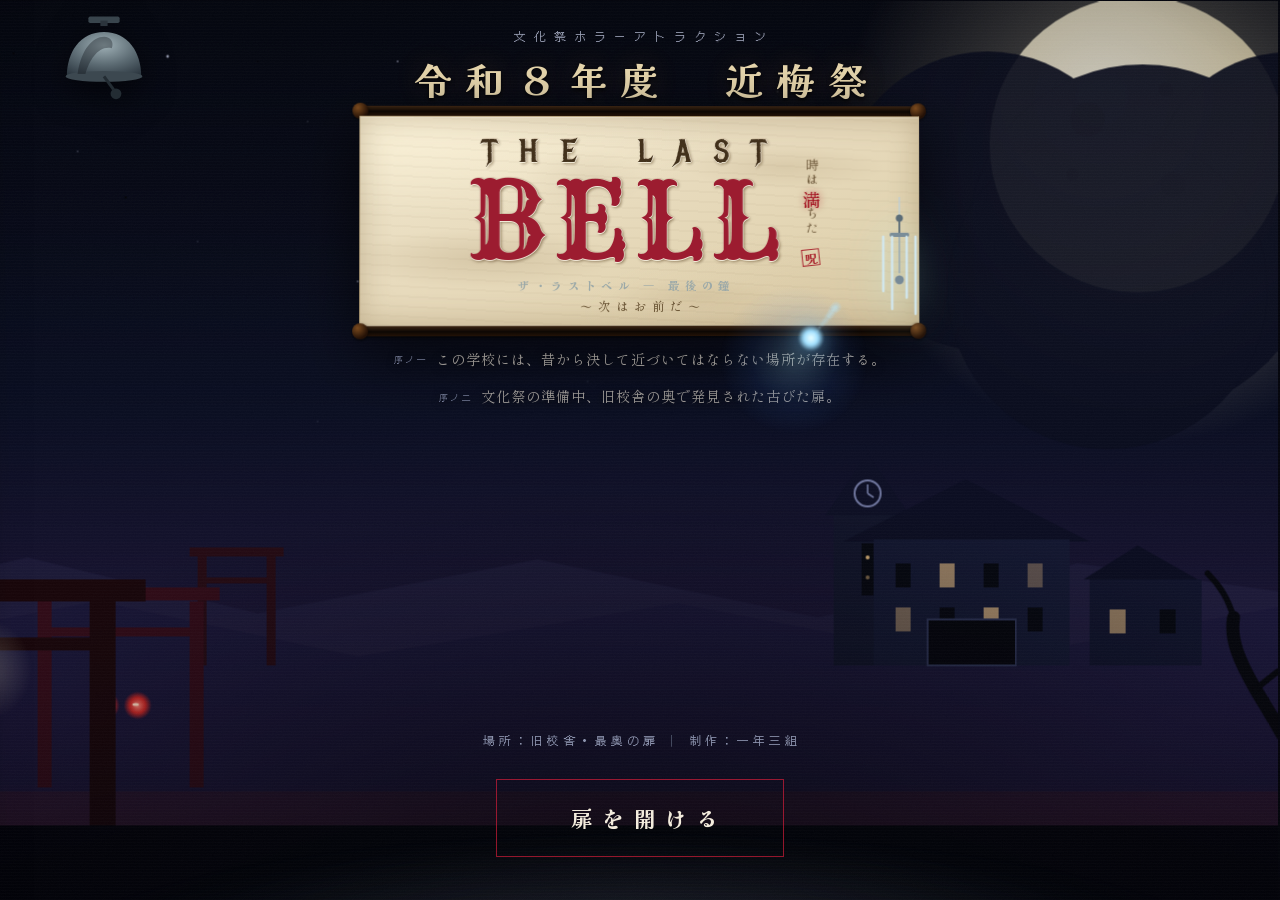
==== commit a0d65faa: "The Last Bell: 文化祭ホラー入口ページ（分割ソース構成 + 検証/ビルド）" ====
--- a/index.html
+++ b/index.html
@@ -3,515 +3,17 @@
 <head>
 <meta charset="UTF-8">
 <meta name="viewport" content="width=device-width, initial-scale=1.0">
-<meta name="description" content="文化祭ホラーアトラクション『こっくりさんからの脱出』入口ページ。旧校舎の封印を解き、生きて脱出せよ。">
-<title>こっくりさんからの脱出 ― 旧校舎・封印の呪い｜文化祭出し物</title>
+<meta name="description" content="文化祭ホラーアトラクション『The Last Bell（ザ・ラストベル）』入口ページ。旧校舎の扉を開けば、最後の鐘が鳴る。生きて脱出せよ。">
+<title>The Last Bell ― 旧校舎・最後の鐘｜文化祭出し物</title>
 <!-- ============================================================
-  文化祭ホラー脱出ゲーム「こっくりさんからの脱出」　入口ページ
+  文化祭ホラー脱出ゲーム「The Last Bell」　入口ページ
   ・シングルHTML（外部画像なし / 背景は自作ベクターSVG＝権利クリーン）
   ・差し替えポイントは各所コメント「★」を参照
 ============================================================ -->
 <link rel="preconnect" href="https://fonts.googleapis.com">
 <link rel="preconnect" href="https://fonts.gstatic.com" crossorigin>
-<link href="https://fonts.googleapis.com/css2?family=DotGothic16&family=Kaisei+Tokumin:wght@700;900&family=Shippori+Mincho:wght@500;600&family=Yuji+Mai&family=Yuji+Syuku&display=swap" rel="stylesheet">
-<style>
-/* ============================================================
-   0. デザイントークン（配色を一元管理）
-   全体の色を変えたいときは、この変数を書き換えるだけ
-============================================================ */
-:root{
-  --ink:        #04050c;   /* 最深部（ほぼ黒）          */
-  --night:      #0b0e20;   /* 夜空                        */
-  --night2:     #161b38;   /* 中景の青                     */
-  --paper:      #f3ecdd;   /* 和紙のような温かい白（主文字）*/
-  --mist:       #aab0c6;   /* 灰紫（補助文字）             */
-  --blood:      #e0203c;   /* 呪いの朱                     */
-  --blood-dark: #7e1220;   /* 影になった朱                 */
-  --ember:      #ffb45e;   /* 提灯の灯り                   */
-  --fox:        #9adcff;   /* 狐火の蒼                     */
-  --paper-dim:  rgba(243,236,221,.62);
-}
-*{box-sizing:border-box;margin:0;padding:0}
-html,body{height:100%}
-/* 横向きのスクロールは一切させない（装飾レイヤーがはみ出してもOK） */
-html{overflow-x:hidden}
-body{
-  font-family:"Shippori Mincho","Kaisei Tokumin",serif;
-  background:var(--ink);
-  color:var(--paper);
-  overflow-x:hidden;
-  -webkit-font-smoothing:antialiased;
-}
-/* 操作感のあるフォント＝画面上の「機械/標識」部分 */
-.mono{font-family:"DotGothic16",monospace}
-
-/* ============================================================
-   1. 背景レイヤー（自作ベクターSVG・夜空の旧校舎）
-============================================================ */
-#bgScene{
-  position:fixed; inset:0;
-  width:100%; height:100%;
-  z-index:0;
-  overflow:hidden;   /* SVG内の絵が画面外へはみ出さないようにする */
-  will-change:transform;
-}
-/* 全体を覆う青い夜のフィルター（写真背景に差し替えても馴染む量） */
-#blueNight{
-  position:fixed; inset:0; z-index:1; pointer-events:none;
-  background:
-    linear-gradient(180deg, rgba(4,6,16,.28) 0%, rgba(4,6,16,0) 38%),
-    radial-gradient(120% 90% at 50% 108%, rgba(2,3,8,.85) 0%, rgba(2,3,8,0) 60%);
-}
-/* 地面のもや（青白い怪気） */
-#mistWrap{position:fixed; inset:0; z-index:2; pointer-events:none; overflow:hidden}
-.mistBand{position:absolute; bottom:-9vh; height:22vh; width:140vw; left:-20vw;
-  background:radial-gradient(50% 100% at 50% 100%, rgba(160,180,210,.16), transparent 70%);
-  filter:blur(14px); mix-blend-mode:screen;}
-.mistBand.a{animation:drift 26s -6s linear infinite}
-.mistBand.b{animation:drift 34s -20s linear infinite reverse; opacity:.7; transform:scaleX(.8)}
-@keyframes drift{from{transform:translateX(-6vw)}to{transform:translateX(8vw)}}
-/* 立ち上る黒気（画面下から） */
-.fog{position:absolute; bottom:-24vh; width:34vw; height:46vh;
-  background:radial-gradient(55% 60% at 50% 100%, rgba(0,0,0,.85), transparent 72%);
-  filter:blur(26px); z-index:2; pointer-events:none;
-  animation:riseUp 13s linear infinite;}
-@keyframes riseUp{
-  0%{transform:translateY(6vh) scale(.9); opacity:0}
-  18%{opacity:.9}
-  100%{transform:translateY(-26vh) scale(1.6); opacity:0}
-}
-
-/* ============================================================
-   2. フィルム感（粒・走査線・周辺減光）
-============================================================ */
-#film{position:fixed; inset:0; z-index:4; pointer-events:none}
-#film::before{ /* 粒ノイズ */
-  content:""; position:absolute; inset:-40px;
-  background-image:url("data:image/svg+xml;utf8,<svg xmlns='http://www.w3.org/2000/svg' width='140' height='140'><filter id='n'><feTurbulence type='fractalNoise' baseFrequency='0.9' numOctaves='2' stitchTiles='stitch'/><feColorMatrix type='saturate' values='0'/></filter><rect width='140' height='140' filter='url(%23n)' opacity='0.5'/></svg>");
-  opacity:.055; animation:flicker 1.6s steps(4) infinite;
-}
-@keyframes flicker{0%,100%{opacity:.05}50%{opacity:.085}75%{opacity:.045}}
-#film::after{ /* 走査線＋周辺減光 */
-  content:""; position:absolute; inset:0;
-  background:
-    repeating-linear-gradient(0deg, rgba(255,255,255,.012) 0 1px, transparent 1px 3px),
-    radial-gradient(120% 100% at 50% 42%, transparent 52%, rgba(2,3,8,.62) 100%);
-}
-
-/* ============================================================
-   3. 開幕（カーテン＋暗幕）
-   演出レイヤーは全て #intro の中へ。
-   はみ出した装飾がページを横スクロールさせないよう overflow:hidden で閉じる
-============================================================ */
-#intro{position:fixed; inset:0; z-index:90; overflow:hidden; pointer-events:none}
-.curtain{position:absolute; top:0; bottom:0; width:52vw; pointer-events:none;
-  background:linear-gradient(90deg,#1c0307,#3a0610 46%,#560b18 100%);}
-#curtainL{left:0; box-shadow:14px 0 40px rgba(0,0,0,.55)}
-#curtainR{right:0; transform:scaleX(-1)}
-#curtainL.rise{animation:curtainAwayL 1.15s cubic-bezier(.7,0,.3,1) forwards}
-#curtainR.rise{animation:curtainAwayR 1.15s cubic-bezier(.7,0,.3,1) forwards}
-@keyframes curtainAwayL{to{transform:translateX(-106%)}}
-@keyframes curtainAwayR{to{transform:translateX(106%)}}
-/* 幕が開く直前まで画面を黒く */
-#veil{position:absolute; inset:0; background:#000; pointer-events:none;
-  transition:opacity .9s ease .45s}
-#veil.gone{opacity:0}
-/* 背景側の演出一式も専用レイヤーでクリップ */
-#fxBack{position:fixed; inset:0; z-index:0; overflow:hidden}
-
-/* ============================================================
-   1.5 環境アニメ（光塵・符札・悪寒のフラッシュ）
-============================================================ */
-#envLayer{position:fixed; inset:0; z-index:3; pointer-events:none; overflow:hidden}
-.dust{position:absolute; bottom:-3vh; width:3px; height:3px; border-radius:50%;
-  background:radial-gradient(circle, #f2fcff 0%, #9adcff 55%, rgba(90,170,255,0) 75%);
-  box-shadow:0 0 8px rgba(154,220,255,.7);
-  opacity:0; animation:dustRise linear infinite;}
-@keyframes dustRise{
-  0%{transform:translate3d(0,0,0) scale(.5); opacity:0}
-  10%{opacity:.85}
-  80%{opacity:.4}
-  100%{transform:translate3d(var(--dx,16px),-108vh,0) scale(1.2); opacity:0}
-}
-.ofuda{position:absolute; top:-16vh; width:11px; height:66px;
-  background:linear-gradient(180deg, rgba(240,235,218,.9) 0%, rgba(225,215,190,.85) 100%);
-  box-shadow:0 2px 8px rgba(0,0,0,.55); opacity:0;
-  animation:ofudaFall linear infinite;}
-.ofuda::before{content:""; position:absolute; top:10px; left:50%;
-  transform:translateX(-50%); width:5px; height:8px;
-  background:#a0182a; opacity:.9;}
-@keyframes ofudaFall{
-  0%{transform:translateY(0) rotate(-4deg); opacity:0}
-  6%{opacity:.55}
-  75%{opacity:.3}
-  100%{transform:translateY(132vh) rotate(var(--rot,160deg)); opacity:0}
-}
-/* 不意に走る悪寒（周期性の走査線フラッシュ） */
-#chill{position:fixed; inset:0; z-index:70; pointer-events:none; overflow:hidden; opacity:0;
-  background:
-    repeating-linear-gradient(0deg, rgba(255,255,255,.022) 0 2px, transparent 2px 6px),
-    radial-gradient(90% 90% at 50% 40%, rgba(224,32,60,.10), transparent 70%);}
-#chill.go{animation:chillGo .36s steps(7) both}
-@keyframes chillGo{
-  0%{opacity:0; transform:translateX(0) skewX(0)}
-  12%{opacity:.8; transform:translateX(-7px) skewX(-2deg)}
-  26%{opacity:.35; transform:translateX(5px) skewX(0)}
-  42%{opacity:.85; transform:translateX(-3px) skewX(1.8deg)}
-  60%{opacity:.3}
-  78%{opacity:.55}
-  100%{opacity:0; transform:none}
-}
-
-/* ============================================================
-   4. 本文レイアウト
-============================================================ */
-#stage{position:relative; z-index:10; height:100%; display:flex; flex-direction:column;
-  justify-content:flex-start; align-items:center; text-align:center;
-  padding:3vh 4vw 24vh; /* 下は扉ボタンのための空間 */}
-/* 左右の縦書き・怪談の端書き（書道体で静かに） */
-.tate{position:fixed; top:50%; z-index:20; writing-mode:vertical-rl;
-  font-family:"Yuji Syuku","Shippori Mincho",serif; font-weight:400;
-  font-size:.9rem; letter-spacing:.56em; color:var(--mist);
-  opacity:0; transition:opacity 2s ease 1.6s, transform 2s cubic-bezier(.2,.7,.2,1) 1.6s;
-  text-shadow:0 0 8px rgba(0,0,0,.9); pointer-events:none; white-space:nowrap;}
-#tateL{left:3.6vw; transform:translateY(-50%) translateX(-10px)}
-#tateR{right:3.6vw; transform:translateY(-50%) translateX(10px)}
-#tateL.in{opacity:.55; transform:translateY(-50%) translateX(0)}
-#tateR.in{opacity:.4; transform:translateY(-50%) translateX(0)}
-#tateR .red{color:var(--blood); text-shadow:0 0 14px rgba(224,32,60,.5)}
-
-/* ---- 会場銘（文化祭名の掲示） ---- */
-.festHead{opacity:0; transform:translateY(-8px);
-  transition:opacity 1.4s ease 1.05s, transform 1.4s cubic-bezier(.2,.8,.2,1) 1.05s;}
-.festHead.in{opacity:1; transform:none}
-.eyebrow{font-family:"DotGothic16",monospace; font-size:clamp(.58rem,.92vw,.8rem);
-  letter-spacing:.68em; text-indent:.68em; color:var(--mist); opacity:.9;}
-.festName{margin-top:1.1vh; font-family:"Kaisei Tokumin","Yuji Syuku",serif; font-weight:900;
-  font-size:clamp(1.2rem,2.9vw,2.5rem); letter-spacing:.4em; text-indent:.4em;
-  line-height:1.4; color:#e9d8ae;
-  text-shadow:0 2px 4px rgba(0,0,0,.95), 0 0 30px rgba(255,170,70,.16);}
-
-/* ============================================================
-   主タイトル「こっくりさんからの脱出」－ 深夜の掛け軸
-   背景を隠しすぎないよう、前よりひと回り小さく置く
-   ・こっくりさん … 紙面に墨書（大字）
-   ・からの脱出 … 主文のすぐ右に縦書きで添える（脱出のみ朱）
-   ・「呪」の朱印 … 落款の下
-   ・紙は中央から左右に開く（巻物の展開）
-   ・ぼかしは使わず「滲み出る／チカチカ灯る」演出にする
-============================================================ */
-.kakejiku{width:min(72vw,700px); position:relative;
-  opacity:0; transform:translateY(6px);
-  animation:axisIn .7s cubic-bezier(.2,.9,.25,1) forwards; animation-delay:1.1s;
-  filter:drop-shadow(0 14px 36px rgba(0,0,0,.55));
-  transform-style:preserve-3d; will-change:transform;}
-@keyframes axisIn{
-  from{opacity:0; transform:translateY(14px)}
-  to{opacity:1; transform:none}
-}
-/* 木軸（上下） */
-.axisTop,.axisBottom{position:relative; height:10px;
-  background:linear-gradient(180deg,#33200f,#0d0703 55%,#241307);
-  border-radius:2px; box-shadow:0 2px 3px rgba(0,0,0,.5);}
-.axisTop i,.axisBottom i{position:absolute; top:50%; transform:translateY(-50%);
-  width:17px; height:17px; border-radius:50%;
-  background:radial-gradient(circle at 34% 30%,#6b4320,#241106 68%);
-  box-shadow:0 1px 3px rgba(0,0,0,.7);}
-.axisTop i:first-child,.axisBottom i:first-child{left:-8px}
-.axisTop i:last-child,.axisBottom i:last-child{right:-8px}
-/* 和紙の紙面：中央から左右へ開く */
-.paper{position:relative; overflow:hidden;
-  clip-path:inset(0 54% 0 54%); opacity:0;
-  animation:paperUnroll 1.1s cubic-bezier(.22,.7,.26,1) 1.05s forwards;
-  background:
-    radial-gradient(120% 90% at 12% 8%, rgba(255,246,220,.55), transparent 42%),
-    radial-gradient(90% 70% at 90% 92%, rgba(214,198,166,.5), transparent 55%),
-    linear-gradient(160deg,#efe6cd 0%,#e6d9b8 46%,#dccda6 100%);
-  box-shadow:inset 0 0 34px rgba(112,86,48,.28), 0 1px 0 rgba(255,250,235,.6) inset;
-  transition:filter 4s ease;}
-@keyframes paperUnroll{
-  0%{clip-path:inset(0 54% 0 54%); opacity:0}
-  45%{opacity:1}
-  100%{clip-path:inset(0 0 0 0); opacity:1}
-}
-.paper::before{content:""; position:absolute; inset:0; pointer-events:none;
-  background:
-    repeating-linear-gradient(4deg, rgba(90,70,40,.028) 0 2px, transparent 2px 9px),
-    radial-gradient(40% 26% at 20% 70%, rgba(110,82,40,.16), transparent 60%),
-    radial-gradient(30% 20% at 78% 24%, rgba(110,82,40,.13), transparent 60%),
-    radial-gradient(26% 16% at 62% 82%, rgba(120,88,40,.10), transparent 60%);}
-/* 血の染み・滲み（段階を踏んで濃くなる） */
-.stain{position:absolute; inset:0; opacity:0; transition:opacity 5s ease; pointer-events:none;
-  background:
-    radial-gradient(30% 20% at 26% 58%, rgba(150,16,34,.26), transparent 62%),
-    radial-gradient(20% 14% at 70% 24%, rgba(150,16,34,.2), transparent 60%),
-    radial-gradient(36% 22% at 84% 78%, rgba(130,12,30,.26), transparent 64%),
-    radial-gradient(85% 26% at 50% 108%, rgba(115,10,28,.6), transparent 72%);}
-body.warn .stain{opacity:.25}
-body.cursed .stain{opacity:1}
-/* 紙を覆う血の気（呪縛後の全体の濁り） */
-.paper::after{content:""; position:absolute; inset:0; opacity:0; pointer-events:none;
-  transition:opacity 7s ease;
-  background:
-    radial-gradient(70% 46% at 34% 24%, rgba(190,30,46,.14), transparent 60%),
-    radial-gradient(60% 42% at 74% 78%, rgba(160,20,40,.2), transparent 62%),
-    linear-gradient(180deg, rgba(120,12,30,.06), rgba(120,12,30,.2) 88%, rgba(96,8,24,.42) 100%);}
-body.cursed .paper::after{opacity:1}
-/* 紙の中のレイアウト：主文と落款は一つの塊として中央に */
-.paperBody{position:relative; display:flex; align-items:center; justify-content:center;
-  gap:clamp(4px,1.1vw,16px); padding:14px 16px 4px;}
-.mainCol{flex:0 1 auto; min-width:0}
-h1{font-family:"Yuji Mai","Kaisei Tokumin",serif; font-weight:400;
-  font-size:clamp(1.7rem,5.3vw,5.6rem);
-  line-height:1.14; letter-spacing:.02em; color:#241707; text-align:left;
-  text-shadow:0 1px 0 rgba(255,250,235,.7), 1px 2px 2px rgba(60,35,10,.3);}
-/* 縦書き落款：主文に寄り添う */
-.sideCol{flex:0 0 auto; display:flex; flex-direction:column; align-items:center; gap:6px;}
-.tateLine{writing-mode:vertical-rl; white-space:nowrap; font-size:0;}
-.tateLine .ch{display:inline-block; margin:.03em 0; line-height:1.02;}
-.tateLine .cPa{font-size:clamp(.6rem,1vw,.84rem); letter-spacing:.1em;
-  color:#6a5638; opacity:.95;}
-.tateLine .cEsc{font-size:clamp(.78rem,1.38vw,1.16rem); color:#a30f1e; font-weight:600;}
-/* 朱印「呪」：パチンと押す（ぼかさない） */
-.sealPaper{writing-mode:horizontal-tb; font-family:"Yuji Syuku","Kaisei Tokumin",serif;
-  font-weight:700; font-size:clamp(.56rem,.95vw,.8rem); color:#a30f1e; line-height:1;
-  border:1.7px solid rgba(163,15,30,.85); padding:.15em .18em .08em;
-  margin-top:6px; transform:rotate(-6deg);
-  opacity:0; animation:paperStamp .38s cubic-bezier(.2,1.8,.4,1) forwards; animation-delay:3.55s;}
-@keyframes paperStamp{from{opacity:0; transform:rotate(-11deg) scale(1.8)}to{opacity:1; transform:rotate(-6deg) scale(1)}}
-/* 紙の下辺の詞 */
-.inkNote{position:relative; text-align:center; padding:0 0 10px;
-  font-family:"Yuji Syuku","Shippori Mincho",serif; font-weight:500;
-  font-size:clamp(.56rem,.95vw,.78rem); letter-spacing:.5em; text-indent:.5em;
-  color:#6b5636; opacity:0; animation:softUp 1s ease-out forwards; animation-delay:4.2s;}
-/* 墨字の一字：滲みは使わず、すっと現れる */
-.ch{position:relative; display:inline-block; opacity:0; will-change:transform;
-  transform:translateY(.1em);}
-.ch::after{content:attr(data-c); position:absolute; left:1px; top:-1px; z-index:-1;
-  color:rgba(120,30,40,.08);}
-.cMain{animation:charIn .8s ease-out forwards; animation-delay:var(--d,1.9s);}
-.cPa{animation:softUp .8s ease-out forwards; animation-delay:var(--d,2.6s);}
-/* 朱字は「チカチカ灯りながら定着する」 */
-.cEsc{animation:escFlicker 1.1s steps(1,end) forwards; animation-delay:var(--d,3s);}
-@keyframes softUp{to{opacity:1; transform:translateY(0)}}
-@keyframes charIn{to{opacity:1; transform:translateY(0)}}
-@keyframes escFlicker{
-  0%{opacity:0}
-  9%{opacity:1; color:#e64855}
-  20%{opacity:.2}
-  31%{opacity:1; color:#cf2233}
-  42%{opacity:.35}
-  55%{opacity:1; color:#b51a2a}
-  68%{opacity:.6}
-  82%{opacity:1; color:#aa1424}
-  100%{opacity:1; color:#a30f1e}
-}
-/* 三つの段階：暖色の予感 → 墨が血へ → 血の染みが広がる */
-body.warn .paper{filter:sepia(.28) saturate(1.22)}
-body.warn .cMain{animation:txtShiver .5s linear 1}
-body.warn .inkNote{color:#7a4a2a}
-body.cursed .paper{filter:sepia(.12) hue-rotate(-13deg) saturate(1.42) brightness(.97)}
-body.cursed .cMain{color:#7d1420; text-shadow:0 1px 0 rgba(255,235,220,.35), 0 4px 9px rgba(140,16,32,.3)}
-body.cursed .tateLine .cPa{color:#6e2c2a}
-body.cursed .tateLine .cEsc{color:#e62a3a; text-shadow:0 0 10px rgba(230,42,58,.6)}
-body.cursed .sealPaper{color:#ff1f30; border-color:rgba(255,31,48,.9);
-  box-shadow:0 0 16px rgba(255,31,48,.45)}
-body.cursed .inkNote{color:#7a2220}
-body.cursed .mainCol{animation:txtShiver .42s linear 2}
-@keyframes txtShiver{
-  0%,100%{transform:translateX(0)}
-  30%{transform:translateX(-1.5px)}
-  60%{transform:translateX(1.3px)}
-}
-
-/* ---- 導入文（旧校舎の怪談）
-   序ノ一・序ノ二は「開く前」の導入として開幕から読める。
-   扉を開ける（.play）と、続きの 序ノ三〜五 が語られる。
-   スペースは最初から確保して、レイアウトが跳ねないようにする ---- */
-.story{margin-top:1.5vh; max-width:min(620px,84vw);
-  font-size:clamp(.82rem,1.1vw,.95rem); line-height:1.9;
-  letter-spacing:.07em; color:var(--paper-dim);
-  text-shadow:0 2px 10px rgba(0,0,0,.9);}
-/* 序ノ一・序ノ二（開幕で出現） */
-.story .line{opacity:0; transform:translateY(12px);}
-.story .line.intro{animation:lineIn 1.2s ease forwards; animation-delay:var(--d,3.4s);}
-/* 続きは扉を開けてから */
-.story .later{visibility:hidden}
-.story.play .later{visibility:visible}
-.story.play .later.line{animation:lineIn 1.15s ease forwards; animation-delay:var(--d,3.4s);}
-.story.play .later.mid{animation:lineIn 1s ease forwards; animation-delay:var(--d,3.4s);}
-.story .line + .line{margin-top:.85em}
-.story .no{font-family:"DotGothic16",monospace; font-size:.62em;
-  letter-spacing:.26em; margin-right:.95em; vertical-align:.14em;
-  color:#8b93b0; opacity:.85;}
-.story .mid{margin:1.1vh auto 1.2vh; font-size:.62rem; letter-spacing:1.2em;
-  text-indent:1.2em; color:#5c6380; opacity:0;}
-@keyframes lineIn{to{opacity:1; transform:translateY(0); filter:blur(0)}}
-.story .hl{color:var(--blood); font-weight:700;
-  text-shadow:0 0 16px rgba(224,32,60,.45);}
-body.cursed .story .hl{animation:hlPulse 1.1s ease-in-out infinite}
-@keyframes hlPulse{0%,100%{opacity:1}50%{opacity:.4}}
-
-/* ---- 扉ボタン（画面の足元に固定・本文が伸びても動かない） ---- */
-.doorArea{position:fixed; left:0; right:0; bottom:0; z-index:30;
-  display:flex; flex-direction:column; align-items:center; gap:1vh;
-  padding-bottom:2.1vh; pointer-events:none}
-#door, .venue{pointer-events:auto}
-#door{font-family:"Kaisei Tokumin",serif; font-weight:700;
-  font-size:clamp(1rem,1.7vw,1.35rem); letter-spacing:.42em; text-indent:.42em;
-  color:var(--paper); background:transparent;
-  border:1px solid rgba(224,32,60,.65); outline:none; cursor:pointer;
-  padding:1.05em 2.6em 1.05em 3.02em;
-  position:relative; overflow:hidden;
-  opacity:0; animation:doorIn .9s cubic-bezier(.2,1.4,.3,1) forwards; animation-delay:6.5s;
-  transition:color .3s, border-color .3s, box-shadow .3s;
-  box-shadow:0 0 0 rgba(224,32,60,0), inset 0 0 0 rgba(224,32,60,0);}
-@keyframes doorIn{from{opacity:0; transform:scale(.86)}to{opacity:1; transform:scale(1)}}
-#door::before{ /* ボタンを流れる光 */
-  content:""; position:absolute; top:0; bottom:0; width:34%; left:-40%;
-  background:linear-gradient(100deg,transparent, rgba(255,180,94,.24), transparent);
-  transform:skewX(-22deg); transition:left .9s ease;}
-#door:hover{color:#fff; border-color:var(--ember);
-  box-shadow:0 0 26px rgba(224,32,60,.4), inset 0 0 18px rgba(224,32,60,.25);}
-#door:hover::before{left:120%}
-#door.danger{color:#ffb9ae; border-color:var(--blood); animation:doorShake .45s linear 2}
-@keyframes doorShake{
-  0%,100%{transform:translateX(0)}25%{transform:translateX(-3px)}75%{transform:translateX(3px)}}
-#door.opened{color:var(--ember); border-color:var(--ember);
-  box-shadow:0 0 34px rgba(255,180,94,.35); animation:none; cursor:default}
-.whisper{font-family:"DotGothic16",monospace; font-size:.78rem; letter-spacing:.28em;
-  color:var(--blood); opacity:0; transition:opacity .7s ease; height:1.2em;
-  text-shadow:0 0 12px rgba(224,32,60,.5)}
-.whisper.in{opacity:1}
-.whisper.pale{color:var(--mist); opacity:.75}
-
-/* ---- 場所・制作の銘 ---- */
-.venue{margin-bottom:2.4vh; font-size:clamp(.56rem,.92vw,.78rem);
-  letter-spacing:.34em; text-indent:.34em; color:#8d94ae;
-  opacity:0; animation:doorIn 1s ease forwards; animation-delay:6s;}
-.venue .sep{margin:0 .6em; color:#4c5368}
-
-/* ---- 警告（1度目）～血の呪縛（2度目）
-   全体を塗りつぶすのではなく「場面の細部」が血に染まる演出にする。
-   空や形は残して、絵が読める状態を保つ ---- */
-#fxTint{position:fixed; inset:0; z-index:5; pointer-events:none; opacity:0;
-  background:radial-gradient(90% 90% at 50% 45%, rgba(150,30,40,0) 0%, rgba(40,6,16,0) 70%, rgba(10,2,6,0) 100%);
-  transition:opacity 3s ease;}
-body.warn #fxTint{opacity:1;
-  background:radial-gradient(90% 90% at 50% 45%, rgba(190,70,55,.10) 0%, rgba(120,32,42,.22) 55%, rgba(30,6,14,.4) 100%);}
-body.cursed #fxTint{opacity:1;
-  background:radial-gradient(95% 95% at 50% 42%, rgba(205,36,52,.16) 0%, rgba(120,16,36,.34) 52%, rgba(22,2,10,.5) 100%);}
-/* 全体はほんの少し鮮やかにするだけ（見え方を保つ） */
-#bgScene{transition:filter 5s ease}
-body.cursed #bgScene{filter:saturate(1.22) brightness(1.02)}
-/* 血の月 */
-#bloodMoon{opacity:0; transition:opacity 5s ease}
-body.cursed #bloodMoon{opacity:.92}
-/* 校舎の明かり：橙の灯り→血の灯りへ */
-.win{transition:fill 4s ease}
-body.cursed .win{fill:#ff5a48}
-body.cursed #doorHole{fill:#a02030; transition:fill 4s ease}
-/* 提灯の灯りも血の色へ */
-.lampB{transition:fill 4s ease}
-.lampG{transition:fill 4s ease}
-body.cursed .lampB{fill:#e8432e}
-body.cursed .lampG{fill:#ff6a52}
-/* 鳥居は暗紅から、より「血の朱」へ */
-#torii-far, #torii-mid, #torii-near{transition:fill 6s ease}
-body.cursed #torii-far{fill:#54101e}
-body.cursed #torii-mid{fill:#5e1222}
-body.cursed #torii-near{fill:#3c0a16}
-/* 立ち込める霧・黒気も血の色を帯びる */
-.mistBand{transition:background 5s ease}
-body.cursed .mistBand{background:radial-gradient(50% 100% at 50% 100%, rgba(196,40,56,.34), transparent 70%);}
-.fog{transition:background 5s ease}
-body.cursed .fog{background:radial-gradient(55% 60% at 50% 100%, rgba(78,10,20,.92), transparent 72%);}
-body.warn .cMain::after{color:rgba(255,150,96,.4); left:3px}
-body.cursed .story{color:#e8cfc4}
-
-/* ---- 残り時間 ---- */
-#timerBox{position:fixed; top:3vh; right:2.6vw; z-index:30; text-align:right;
-  opacity:0; transform:translateY(-6px); transition:opacity 1s ease, transform 1s ease;
-  pointer-events:none}
-#timerBox.in{opacity:1; transform:none}
-#timerLabel{font-family:"DotGothic16",monospace; font-size:.7rem; letter-spacing:.4em;
-  color:var(--blood); text-shadow:0 0 10px rgba(224,32,60,.6)}
-#timer{font-family:"DotGothic16",monospace; font-size:clamp(1.5rem,3vw,2.4rem);
-  color:#ff8d86; letter-spacing:.12em; text-shadow:0 0 18px rgba(224,32,60,.7);
-  font-variant-numeric:tabular-nums}
-body.cursed #timer{animation:blinkTime 1s steps(2) infinite}
-@keyframes blinkTime{50%{opacity:.35}}
-
-/* 呪いの瞬間フラッシュ */
-#sealFlash{position:fixed; inset:0; z-index:80; pointer-events:none;
-  background:radial-gradient(60% 60% at 50% 45%, rgba(224,32,60,.5), rgba(120,4,16,.85));
-  opacity:0}
-body.cursed #sealFlash{animation:flashOut 1.5s ease-out forwards}
-@keyframes flashOut{0%{opacity:1}100%{opacity:0}}
-/* 「呪」の大きな印 */
-#seal{position:fixed; left:50%; top:42%; z-index:81; pointer-events:none;
-  font-family:"Kaisei Tokumin",serif; font-weight:900;
-  font-size:clamp(6rem,22vw,20rem); color:rgba(224,32,60,.85);
-  opacity:0; transform:translate(-50%,-50%) scale(2.4) rotate(-8deg);
-  text-shadow:0 0 44px rgba(224,32,60,.7)}
-body.cursed #seal{animation:sealStamp 1.1s cubic-bezier(.1,1.6,.3,1) forwards}
-@keyframes sealStamp{0%{opacity:0; transform:translate(-50%,-50%) scale(2.4) rotate(-14deg)}
-  55%{opacity:.9; transform:translate(-50%,-50%) scale(.98) rotate(-8deg)}
-  100%{opacity:0; transform:translate(-50%,-50%) scale(1) rotate(-8deg)}}
-
-/* ---- フッター ---- */
-.credit{position:fixed; bottom:1.6vh; left:2vw; right:2vw; z-index:30;
-  display:flex; justify-content:space-between; gap:1em;
-  font-size:.62rem; letter-spacing:.22em; color:#5d647c; opacity:0; transition:opacity 2s ease 6.8s;}
-body.cursed .credit, .credit.in{opacity:.85}
-.credit b{color:#7d849e; font-weight:500}
-
-/* ============================================================
-   5. マウスフォロー（狐火）
-============================================================ */
-#fxLayer{position:fixed; inset:0; z-index:60; pointer-events:none; overflow:hidden}
-.foxfire{position:absolute; border-radius:50%; mix-blend-mode:screen; will-change:transform;
-  transform:translate(-50%,-50%);}
-#fxCore{width:26px; height:26px; background:radial-gradient(circle, #eaffff 0%, #9adcff 38%, rgba(90,170,255,0) 72%);
-  filter:blur(1px) drop-shadow(0 0 12px rgba(120,205,255,.9))}
-#fxHalo{width:150px; height:150px; background:radial-gradient(circle, rgba(154,220,255,.22) 0%, rgba(60,120,220,.10) 40%, transparent 70%)}
-.trailDot{position:absolute; width:var(--s,9px); height:var(--s,9px);
-  background:radial-gradient(circle, rgba(170,225,255,.9) 0%, rgba(120,60,190,0) 72%);
-  opacity:var(--o,.7); mix-blend-mode:screen; border-radius:50%;
-  transform:translate(-50%,-50%);}
-#fxRipple{position:absolute; width:6px; height:6px; left:-20px; top:-20px;
-  border:1.5px solid rgba(224,32,60,.75); border-radius:50%; opacity:0}
-#fxRipple.pop{animation:rippleGo .9s ease-out forwards}
-@keyframes rippleGo{0%{opacity:.9; width:6px; height:6px}
-  100%{opacity:0; width:190px; height:190px}}
-
-/* ============================================================
-   6. タブレット/モバイル（ポインタなし）調整
-============================================================ */
-@media (max-width:760px){
-  .tate{display:none}
-  #story{max-width:94vw}
-  #timerBox{top:2.4vh; right:4vw}
-  .curtain{width:56vw}
-  .credit{flex-direction:column; gap:.5em; align-items:center;
-    font-size:.48rem; letter-spacing:.14em; bottom:1.1vh}
-  .festName{font-size:clamp(1.1rem,5.4vw,1.8rem)}
-  #stage{padding:2vh 3vw}
-}
-/* 低い窓（iframe埋め込みなど）では間隔を詰めて収める */
-@media (max-height:660px){
-  #stage{padding:1.6vh 4vw 21vh}
-  .festHead{display:none}
-  .story{line-height:1.95; margin-top:1.4vh}
-  .story .line + .line{margin-top:.7em}
-  .story .mid{margin:1vh auto 1.2vh}
-  h1{line-height:1.02}
-}
-@media (pointer:coarse){ #fxLayer{display:none} }
-/* アニメーション抑止ユーザー向け */
-@media (prefers-reduced-motion:reduce){
-  *{animation-duration:.01ms !important; animation-delay:0s !important; transition-duration:.01ms !important}
-}
-</style>
+<link href="https://fonts.googleapis.com/css2?family=DotGothic16&family=Kaisei+Tokumin:wght@700;900&family=Shippori+Mincho:wght@500;600&family=Yuji+Syuku&family=Special+Elite&family=Metal+Mania&family=Rye&display=swap" rel="stylesheet">
+<link rel="stylesheet" href="src/style.css">
 </head>
 <body>
 
@@ -560,18 +62,18 @@
   <g fill="#dfe6ff">
     <circle cx="120"  cy="70"  r="1.1" opacity=".7"/>
     <circle cx="240"  cy="150" r=".7"  opacity=".5"/>
-    <circle cx="330"  cy="55"  r="1.4" opacity=".8"><animate attributeName="opacity" values=".8;.2;.8" dur="4s" repeatCount="indefinite"/></circle>
+    <circle cx="330"  cy="55"  r="1.4" opacity=".8"></circle>
     <circle cx="470"  cy="120" r=".6"  opacity=".45"/>
     <circle cx="560"  cy="60"  r=".9"  opacity=".6"/>
     <circle cx="660"  cy="170" r=".6"  opacity=".4"/>
-    <circle cx="740"  cy="70"  r="1.2" opacity=".7"><animate attributeName="opacity" values=".7;.15;.7" dur="5.2s" repeatCount="indefinite"/></circle>
+    <circle cx="740"  cy="70"  r="1.2" opacity=".7"></circle>
     <circle cx="70"   cy="230" r=".6"  opacity=".4"/>
     <circle cx="830"  cy="140" r=".7"  opacity=".5"/>
     <circle cx="150"  cy="320" r=".8"  opacity=".4"/>
     <circle cx="940"  cy="90"  r=".6"  opacity=".5"/>
     <circle cx="1020" cy="200" r=".9"  opacity=".55"/>
     <circle cx="360"  cy="240" r=".6"  opacity=".4"/>
-    <circle cx="520"  cy="280" r="1"   opacity=".55"><animate attributeName="opacity" values=".55;.1;.55" dur="6.4s" repeatCount="indefinite"/></circle>
+    <circle cx="520"  cy="280" r="1"   opacity=".55"></circle>
     <circle cx="690"  cy="320" r=".7"  opacity=".4"/>
     <circle cx="1100" cy="60"  r=".8"  opacity=".6"/>
     <circle cx="1380" cy="90"  r="1.2" opacity=".7"/>
@@ -587,6 +89,21 @@
     <circle cx="1230" cy="40"  r=".5"  opacity=".6"/>
     <circle cx="750"  cy="380" r=".5"  opacity=".3"/>
   </g>
+  <!-- 星のまたたき（CSS・静けさを破る） -->
+  <g class="twLayer">
+    <circle class="tw" style="--d:-.4s;--tw:3.8s;--o:.8"  cx="86"  cy="140" r="1"/>
+    <circle class="tw" style="--d:-2s;--tw:5.4s;--o:.55" cx="176" cy="52"  r=".9"/>
+    <circle class="tw" style="--d:-1s;--tw:4.4s;--o:.7"  cx="288" cy="196" r="1.1"/>
+    <circle class="tw" style="--d:-3s;--tw:6s;--o:.5"   cx="420" cy="60"  r=".8"/>
+    <circle class="tw" style="--d:-.8s;--tw:3.4s;--o:.75" cx="588" cy="120" r="1.2"/>
+    <circle class="tw" style="--d:-2.4s;--tw:5s;--o:.6" cx="682" cy="210" r=".9"/>
+    <circle class="tw" style="--d:-1.6s;--tw:4.8s;--o:.65"cx="812" cy="84"  r="1"/>
+    <circle class="tw" style="--d:-3.4s;--tw:6.4s;--o:.5" cx="988" cy="168" r=".8"/>
+    <circle class="tw" style="--d:-.2s;--tw:3.6s;--o:.8"  cx="1430" cy="150" r="1.1"/>
+    <circle class="tw" style="--d:-2.2s;--tw:5.6s;--o:.55" cx="1546" cy="60" r=".9"/>
+    <circle class="tw" style="--d:-1.2s;--tw:4.2s;--o:.7" cx="1360" cy="330" r="1"/>
+    <circle class="tw" style="--d:-2.8s;--tw:5.2s;--o:.6" cx="98"  cy="330" r=".9"/>
+  </g>
 
   <!-- 月と暈（右上方・タイトルと重ならないよう高く寄せる） -->
   <g transform="translate(90,-52)">
@@ -601,8 +118,8 @@
       <circle cx="1238" cy="140" r="7"/>
       <circle cx="1145" cy="225" r="6"/>
     </g>
-    <!-- 月を隠す暗雲 -->
-    <g fill="#0a0d1e" opacity=".92">
+    <!-- 月を隠す暗雲（ごくゆっくり流れる） -->
+    <g class="cloudDrift" fill="#0a0d1e" opacity=".92">
       <circle cx="1060" cy="252" r="150"/>
       <circle cx="1215" cy="290" r="175"/>
       <circle cx="1360" cy="238" r="135"/>
@@ -739,11 +256,41 @@
 <div id="tateL" class="tate">曰く――決して、近づいてはならない場所。</div>
 <div id="tateR" class="tate">逃げられると思うな。<span class="red">呪いは、まだ終わらない。</span></div>
 
-<!-- 残り時間（呪いが解けた後に現れる） -->
+<!-- 残り刻限（呪いが解けた後に現れる：15:00から減る） -->
 <div id="timerBox">
-  <div id="timerLabel" class="mono">残り時間</div>
-  <div id="timer">--:--:--</div>
-</div>
+  <div id="timerLabel" class="mono">残り刻限</div>
+  <div id="timer">--:--</div>
+</div>
+
+<!-- 旧校舎のベル（左上・将来メニューボタンになる） -->
+<figure class="bellFig" id="bellFig" role="button" tabindex="0"
+  aria-label="メニュー" title="メニュー（準備中）">
+  <svg viewBox="0 0 220 150" preserveAspectRatio="xMidYMid meet">
+    <defs>
+      <radialGradient id="bellGrad" cx=".5" cy=".3" r=".8">
+        <stop offset="0" stop-color="#9fb0b6"/>
+        <stop offset=".55" stop-color="#5c6b73"/>
+        <stop offset="1" stop-color="#2c3740"/>
+      </radialGradient>
+    </defs>
+    <!-- 吊り金具（揺れない） -->
+    <rect x="84" y="4" width="52" height="11" rx="3" fill="#39454d"/>
+    <rect x="104" y="11" width="12" height="9" fill="#2b343c"/>
+    <!-- 揺れる鐘体＋鐘舌 -->
+    <g class="swing">
+      <path class="bellBody" d="M110,30 C70,30 48,64 48,104 L172,104 C172,64 150,30 110,30 Z" fill="url(#bellGrad)"/>
+      <!-- 状態変化は半透明の色被せのクロスフェードで行う（急変しない） -->
+      <path class="bellTintW" d="M110,30 C70,30 48,64 48,104 L172,104 C172,64 150,30 110,30 Z" fill="#9a6230"/>
+      <path class="bellTintC" d="M110,30 C70,30 48,64 48,104 L172,104 C172,64 150,30 110,30 Z" fill="#8f1e2e"/>
+      <ellipse class="bellRim" cx="110" cy="104" rx="64" ry="9" fill="#3c4850"/>
+      <path d="M66,100 C72,58 92,38 110,38 C121,38 127,47 123,57 C101,52 86,76 79,100 Z" fill="rgba(10,14,18,.34)"/>
+      <g class="bellClap">
+        <line x1="110" y1="104" x2="126" y2="126" stroke="#232c33" stroke-width="5"/>
+        <circle cx="130" cy="133" r="9" fill="#232c33"/>
+      </g>
+    </g>
+  </svg>
+</figure>
 
 <!-- メイン -->
 <main id="stage">
@@ -752,14 +299,16 @@
     <p class="festName">令和８年度　近梅祭</p>
   </div>
 
-  <!-- 深夜の掛け軸：主タイトル（こっくりさん／落款・からの脱出／朱印・呪） -->
+  <!-- 深夜の掛け軸：主タイトル（The Last Bell／旧校舎のベル／転写・ザ・ラストベル／落款・時は満ちた／朱印・呪） -->
   <div class="kakejiku" id="kakejiku">
     <div class="axisTop"><i></i><i></i></div>
     <div class="paper">
       <div class="stain"></div>
       <div class="paperBody">
         <div class="mainCol">
-          <h1 id="mainTitle" aria-label="こっくりさんからの脱出"></h1>
+          <!-- 主文は紙が開くと同時に現れる（一字ずつではない） -->
+          <h1 id="mainTitle" aria-label="THE LAST BELL ― 時は満ちた"></h1>
+          <p class="bellSub">ザ・ラストベル ― 最後の鐘</p>
         </div>
         <div class="sideCol">
           <div class="tateLine" id="sideTate"></div>
@@ -769,6 +318,27 @@
       <p class="inkNote">〜次はお前だ〜</p>
     </div>
     <div class="axisBottom"><i></i><i></i></div>
+    <!-- 掛け軸の下辺から垂れる血（cursedで本数が増える） -->
+    <div id="plateDrips"></div>
+    <!-- 風鈴：掛け軸の右下に吊るす（ステージで風が変わり、触れると鳴る） -->
+    <div class="windchime" id="windchime" aria-hidden="true">
+      <svg viewBox="0 0 64 170" preserveAspectRatio="xMidYMid meet">
+        <g class="chimB">
+          <line x1="32" y1="0" x2="32" y2="22" stroke="#93a2a8" stroke-width="1.4"/>
+          <circle cx="32" cy="26" r="4.5" fill="#47545d"/>
+          <line x1="32" y1="30" x2="32" y2="44" stroke="#47545d" stroke-width="2"/>
+          <rect x="20" y="44" width="24" height="5" rx="2" fill="#5f6e77"/>
+          <line class="tube" x1="12" y1="49" x2="12" y2="116" stroke="#a3b6bd" stroke-width="2.8" stroke-linecap="round"/>
+          <line class="tube" x1="23" y1="49" x2="23" y2="138" stroke="#a3b6bd" stroke-width="2.8" stroke-linecap="round"/>
+          <line class="tube" x1="41" y1="49" x2="41" y2="124" stroke="#a3b6bd" stroke-width="2.8" stroke-linecap="round"/>
+          <line class="tube" x1="52" y1="49" x2="52" y2="144" stroke="#a3b6bd" stroke-width="2.8" stroke-linecap="round"/>
+          <g class="hammer">
+            <line x1="32" y1="49" x2="32" y2="94" stroke="#74848c" stroke-width="1.6"/>
+            <circle cx="32" cy="102" r="5.5" fill="#5d6c76"/>
+          </g>
+        </g>
+      </svg>
+    </div>
   </div>
 
   <div class="story" id="story">
@@ -809,304 +379,9 @@
 <div id="sealFlash"></div>
 <div id="seal">呪</div>
 
-<script>
-(() => {
-  "use strict";
-  /* ============================================================
-     開幕シーケンス
-  ============================================================ */
-  const reduced = window.matchMedia("(prefers-reduced-motion: reduce)").matches;
-
-  /* ============================================================
-     主タイトルを「一幅の掛け軸」に構成
-     ・紙面に こっくりさん（墨書・大）
-     ・右端に縦書き落款 からの脱出（からの＝小・脱出＝朱）
-     ・「呪」の朱印（CSS側の sealPaper）
-  ============================================================ */
-  const h1 = document.getElementById("mainTitle");
-  const tateLine = document.getElementById("sideTate");
-
-  function addCh(parent, cls, c, tBase) {
-    const s = document.createElement("span");
-    s.className = "ch " + cls;
-    s.dataset.c = c;
-    s.textContent = c;
-    const d = reduced ? 0.03 : tBase;
-    s.style.setProperty("--d", d.toFixed(2) + "s");
-    parent.appendChild(s);
-  }
-  /* 紙面の主文：こっくりさん（墨書） */
-  "こっくりさん".split("").forEach((c, i) =>
-    addCh(h1, "cMain", c, 1.6 + i * 0.1));
-  /* 右端の落款：からの（灰）／脱出（朱）を縦に並べる */
-  const tateChars = [
-    { c: "か", cls: "cPa", d: 2.85 },
-    { c: "ら", cls: "cPa", d: 2.97 },
-    { c: "の", cls: "cPa", d: 3.09 },
-    { c: "脱", cls: "cEsc", d: 3.3 },
-    { c: "出", cls: "cEsc", d: 3.5 }
-  ];
-  tateChars.forEach(t => addCh(tateLine, t.cls, t.c, t.d));
-
-  /* 幕開け */
-  function openCurtain() {
-    document.getElementById("veil").classList.add("gone");
-    document.querySelectorAll(".curtain").forEach(c => c.classList.add("rise"));
-    const fh = document.querySelector(".festHead");
-    if (fh) fh.classList.add("in");
-  }
-  if (reduced) openCurtain();
-  else setTimeout(openCurtain, 350);
-
-  setTimeout(() => document.getElementById("credit").classList.add("in"), reduced ? 50 : 6600);
-
-  /* タイトルが揃ってから、文字をゆらゆらと動かす */
-  if (!reduced) setTimeout(startTitleSway, 5100);
-
-  /* ============================================================
-     マウスフォロー（狐火）
-  ============================================================ */
-  const layer = document.getElementById("fxLayer");
-  const core  = document.getElementById("fxCore");
-  const halo  = document.getElementById("fxHalo");
-  const ripp  = document.getElementById("fxRipple");
-  const coarse = window.matchMedia("(pointer: coarse)").matches;
-  const trailDots = [];
-  const N_DOTS = 9;
-
-  /* 掛け軸をマウスに合わせてそっと傾ける（入場後から） */
-  const kakejikuEl = document.getElementById("kakejiku");
-  let tiltReady = false;
-  if (!reduced && !coarse && kakejikuEl) {
-    setTimeout(() => {
-      kakejikuEl.style.animation = "none";
-      kakejikuEl.style.opacity = "1";
-      tiltReady = true;
-    }, 3600);
-  }
-  for (let i = 0; i < N_DOTS; i++) {
-    const d = document.createElement("div");
-    d.className = "trailDot";
-    const s = 12 - i * 1.05, o = 0.62 - i * 0.06;
-    d.style.setProperty("--s", s.toFixed(1) + "px");
-    d.style.setProperty("--o", Math.max(o, 0.08).toFixed(2));
-    layer.appendChild(d);
-    trailDots.push(d);
-  }
-
-  const hist = [];               // マウス軌跡の履歴
-  const MAX_HIST = N_DOTS * 6;
-  let mx = window.innerWidth * 0.62, my = window.innerHeight * 0.4;
-
-  function follow(x, y) {
-    mx = x; my = y;
-    hist.unshift([x, y]);
-    if (hist.length > MAX_HIST) hist.pop();
-    /* 軌跡に沿って狐火の尾を配置 */
-    trailDots.forEach((d, i) => {
-      const p = hist[i * 6] || hist[hist.length - 1];
-      d.style.left = p[0] + "px";
-      d.style.top  = p[1] + "px";
-    });
-  }
-
-  /* ゆっくり追いかける蒼い光 */
-  let cx = mx, cy = my, hx = mx, hy = my, raf = null;
-  function tick() {
-    cx += (mx - cx) * 0.16;
-    cy += (my - cy) * 0.16;
-    hx += (mx - hx) * 0.055;
-    hy += (my - hy) * 0.055;
-    core.style.left = cx + "px";
-    core.style.top  = cy + "px";
-    halo.style.left = hx + "px";
-    halo.style.top  = hy + "px";
-    /* 背景・タイトルの視差 */
-    const nx = (mx / window.innerWidth  - 0.5) * 2;
-    const ny = (my / window.innerHeight - 0.5) * 2;
-    document.getElementById("bgScene").style.transform =
-      "translate3d(" + (nx * -10).toFixed(2) + "px," + (ny * -7).toFixed(2) + "px,0)";
-    /* 掛け軸もマウスに合わせて微かに傾く（呪縛後はやや敏感に） */
-    if (tiltReady && kakejikuEl) {
-      const amp = document.body.classList.contains("cursed") ? 1.5 : 1;
-      kakejikuEl.style.transform =
-        "perspective(1100px) rotateX(" + (-ny * 1.6 * amp).toFixed(2) +
-        "deg) rotateY(" + (nx * 2.5 * amp).toFixed(2) + "deg)";
-    }
-    raf = requestAnimationFrame(tick);
-  }
-  if (reduced || coarse) {
-    /* 静止位置に狐火を置くだけ */
-    follow(mx, my);
-    core.style.left = mx + "px"; core.style.top = my + "px";
-    halo.style.left = mx + "px"; halo.style.top = my + "px";
-    trailDots.forEach(d => { d.style.left = mx + "px"; d.style.top = my + "px"; });
-  } else {
-    window.addEventListener("mousemove", e => follow(e.clientX, e.clientY), { passive: true });
-    raf = requestAnimationFrame(tick);
-  }
-
-  /* クリックで波紋（タッチでも反応） */
-  function rippleAt(x, y) {
-    ripp.style.left = x + "px";
-    ripp.style.top  = y + "px";
-    ripp.classList.remove("pop");
-    void ripp.offsetWidth;               /* 再アニメーション用 */
-    ripp.classList.add("pop");
-  }
-  window.addEventListener("click", e => rippleAt(e.clientX, e.clientY), { passive: true });
-  window.addEventListener("touchstart", e => {
-    const t = e.touches[0];
-    if (t) rippleAt(t.clientX, t.clientY);
-  }, { passive: true });
-
-  /* ============================================================
-     扉の封印（2段階のインタラクション）
-  ============================================================ */
-  const door    = document.getElementById("door");
-  const whisper = document.getElementById("whisper");
-  const timerEl = document.getElementById("timer");
-  const timerBox = document.getElementById("timerBox");
-  const total = 59 * 60 + 59;            /* 59:59 から始まる */
-  let remain = total, opened = false, warnPhase = false, counting = false, tickId = null;
-
-  function fmt(n) {
-    const s = String(n % 60).padStart(2, "0");
-    const m = String(Math.floor(n / 60)).padStart(2, "0");
-    return "00:" + m + ":" + s;
-  }
-
-  const tateL = document.getElementById("tateL");
-  const tateR = document.getElementById("tateR");
-  const story = document.getElementById("story");
-
-  door.addEventListener("click", () => {
-    if (opened) return;
-
-    /* 1度目のクリック：触れただけでも空気が変わる */
-    if (!warnPhase) {
-      warnPhase = true;
-      document.body.classList.add("warn");   /* 画面が暖色に傾く */
-      door.classList.add("danger");
-      door.textContent = "…それでも開けるか？";
-      whisper.textContent = "「その扉は、開けてはならない。」";
-      whisper.classList.add("in");
-      /* 怪談の端書きが囁き始める＋悪寒が走り始める */
-      tateL.classList.add("in");
-      tateR.classList.add("in");
-      if (!reduced) startChill();
-      if (!reduced) setTimeout(() => door.classList.remove("danger"), 900);
-      return;
-    }
-
-    /* 2度目のクリック：扉が開き、呪いが解かれる */
-    opened = true;
-    warnPhase = false;
-    door.classList.add("opened");
-    door.classList.remove("danger");
-    door.textContent = "封印、解錠済";
-    document.body.classList.add("cursed");   /* 背景が血の色に染まる */
-    document.body.classList.remove("warn");
-    whisper.textContent = "扉は開かれた…呪いが、始まる。";
-    timerBox.classList.add("in");
-    timerEl.textContent = fmt(total);
-    remain = total;
-    counting = true;
-    tickId = setInterval(() => {
-      remain--;
-      timerEl.textContent = fmt(Math.max(remain, 0));
-      if (remain <= 0) {
-        clearInterval(tickId);
-        counting = false;
-        timerEl.textContent = "--:--:--";
-        whisper.textContent = "時間切れ――もう、逃げられない。";
-      }
-    }, 1000);
-    /* 開いて初めて語られる物語 ＋ 解けた封印の紙吹雪 */
-    story.classList.add("play");
-    if (!reduced) startAmbient();
-  });
-
-  /* ============================================================
-     タイトルの文字をゆっくり揺らめかせる（可読性を保つ穏やかな動き）
-  ============================================================ */
-  function startTitleSway() {
-    const els = [];
-    /* 揺らめくのは紙面の主文（こっくりさん）だけ。落款は静かに添える */
-    h1.querySelectorAll(".cMain").forEach(el => {
-      /* 登場アニメーションを外し、静的な表示に切り替えてから動かす */
-      el.style.animation = "none";
-      el.style.opacity = "1";
-      el.style.filter = "none";
-      els.push({
-        el,
-        ph: Math.random() * Math.PI * 2,     /* 字ごとに位相をずらす */
-        ph2: Math.random() * Math.PI * 2
-      });
-    });
-    if (!els.length) return;
-    let rafId = null;
-    const loop = (now) => {
-      const t = now / 1000;
-      for (const it of els) {
-        const y = Math.sin(t * 0.85 + it.ph) * 1.3;            /* ほんの僅か上下へ */
-        const r = Math.sin(t * 0.5 + it.ph2) * 0.5;            /* ほんの僅か回る */
-        it.el.style.transform =
-          "translateY(" + y.toFixed(2) + "px) rotate(" + r.toFixed(2) + "deg)";
-      }
-      rafId = requestAnimationFrame(loop);
-    };
-    rafId = requestAnimationFrame(loop);
-  }
-
-  /* ============================================================
-     環境アニメ：光塵と符札の生成、悪寒フラッシュ
-  ============================================================ */
-  function startAmbient() {
-    const env = document.getElementById("envLayer");
-    if (!env) return;
-
-    /* うっすらと立ちのぼる光塵 */
-    for (let i = 0; i < 22; i++) {
-      const d = document.createElement("span");
-      d.className = "dust";
-      const size = 2 + Math.random() * 3;
-      d.style.width = d.style.height = size.toFixed(1) + "px";
-      d.style.left = (Math.random() * 100).toFixed(2) + "%";
-      d.style.setProperty("--dx", (Math.random() * 90 - 45).toFixed(0) + "px");
-      d.style.animationDuration = (9 + Math.random() * 14).toFixed(1) + "s";
-      d.style.animationDelay = (-Math.random() * 20).toFixed(1) + "s";
-      env.appendChild(d);
-    }
-
-    /* はらはらと舞い落ちる封印のお札 */
-    for (let i = 0; i < 7; i++) {
-      const o = document.createElement("span");
-      o.className = "ofuda";
-      o.style.left = (Math.random() * 96).toFixed(1) + "%";
-      o.style.setProperty("--rot", (90 + Math.random() * 200).toFixed(0) + "deg");
-      o.style.animationDuration = (11 + Math.random() * 9).toFixed(1) + "s";
-      o.style.animationDelay = (-Math.random() * 18).toFixed(1) + "s";
-      env.appendChild(o);
-    }
-  }
-
-  /* 一定間隔で悪寒（走査線フラッシュ）を走らせる */
-  function startChill() {
-    const chill = document.getElementById("chill");
-    if (!chill) return;
-    const go = () => {
-      chill.classList.remove("go");
-      void chill.offsetWidth;
-      chill.classList.add("go");
-    };
-    const loop = () => setTimeout(() => { go(); loop(); }, 8500 + Math.random() * 7000);
-    setTimeout(loop, 9000);
-  }
-
-  /* 環境アニメは最初は出さない。
-     1度目のクリックで「悪寒」、2度目で「符札と光塵」が解き放たれる */
-})();
-</script>
+<!-- 天辺から滴る血（JSで血源を増やす） -->
+<div id="bloodDrips"></div>
+<script src="src/script.js"></script>
 </body>
 </html>
+
--- a/src/style.css
+++ b/src/style.css
@@ -0,0 +1,779 @@
+/* ============================================================
+   0. デザイントークン（配色を一元管理）
+   全体の色を変えたいときは、この変数を書き換えるだけ
+============================================================ */
+:root{
+  --ink:        #04050c;   /* 最深部（ほぼ黒）          */
+  --night:      #0b0e20;   /* 夜空                        */
+  --night2:     #161b38;   /* 中景の青                     */
+  --paper:      #f3ecdd;   /* 和紙のような温かい白（主文字）*/
+  --mist:       #aab0c6;   /* 灰紫（補助文字）             */
+  --blood:      #e0203c;   /* 呪いの朱                     */
+  --blood-dark: #7e1220;   /* 影になった朱                 */
+  --ember:      #ffb45e;   /* 提灯の灯り                   */
+  --fox:        #9adcff;   /* 狐火の蒼                     */
+  --paper-dim:  rgba(243,236,221,.62);
+}
+*{box-sizing:border-box;margin:0;padding:0}
+html,body{height:100%}
+/* 横向きのスクロールは一切させない（装飾レイヤーがはみ出してもOK） */
+html{overflow-x:hidden}
+body{
+  font-family:"Shippori Mincho","Kaisei Tokumin",serif;
+  background:var(--ink);
+  color:var(--paper);
+  overflow-x:hidden;
+  -webkit-font-smoothing:antialiased;
+}
+/* 操作感のあるフォント＝画面上の「機械/標識」部分 */
+.mono{font-family:"DotGothic16",monospace}
+
+/* ============================================================
+   1. 背景レイヤー（自作ベクターSVG・夜空の旧校舎）
+============================================================ */
+#bgScene{
+  position:fixed; inset:0;
+  width:100%; height:100%;
+  z-index:0;
+  overflow:hidden;   /* SVG内の絵が画面外へはみ出さないようにする */
+  will-change:transform;
+}
+/* 全体を覆う青い夜のフィルター（写真背景に差し替えても馴染む量） */
+#blueNight{
+  position:fixed; inset:0; z-index:1; pointer-events:none;
+  background:
+    linear-gradient(180deg, rgba(4,6,16,.28) 0%, rgba(4,6,16,0) 38%),
+    radial-gradient(120% 90% at 50% 108%, rgba(2,3,8,.85) 0%, rgba(2,3,8,0) 60%);
+}
+/* 静けさを破るささやかな動き：星のまたたき・暗雲の流れ */
+#bgScene .tw{animation:starTw var(--tw,4.6s) ease-in-out var(--d,0s) infinite}
+@keyframes starTw{0%,100%{opacity:var(--o,.65)}50%{opacity:.05}}
+#bgScene .cloudDrift{animation:cloudFlow 80s ease-in-out infinite}
+@keyframes cloudFlow{0%,100%{transform:translateX(0)}50%{transform:translateX(-18px)}}
+
+/* 地面のもや（青白い怪気） */
+#mistWrap{position:fixed; inset:0; z-index:2; pointer-events:none; overflow:hidden}
+.mistBand{position:absolute; bottom:-9vh; height:22vh; width:140vw; left:-20vw;
+  background:radial-gradient(50% 100% at 50% 100%, rgba(160,180,210,.16), transparent 70%);
+  filter:blur(14px); mix-blend-mode:screen;}
+.mistBand.a{animation:drift 26s -6s linear infinite}
+.mistBand.b{animation:drift 34s -20s linear infinite reverse; opacity:.7; transform:scaleX(.8)}
+@keyframes drift{from{transform:translateX(-6vw)}to{transform:translateX(8vw)}}
+/* 立ち上る黒気（画面下から） */
+.fog{position:absolute; bottom:-24vh; width:34vw; height:46vh;
+  background:radial-gradient(55% 60% at 50% 100%, rgba(0,0,0,.85), transparent 72%);
+  filter:blur(26px); z-index:2; pointer-events:none;
+  animation:riseUp 13s linear infinite;}
+@keyframes riseUp{
+  0%{transform:translateY(6vh) scale(.9); opacity:0}
+  18%{opacity:.9}
+  100%{transform:translateY(-26vh) scale(1.6); opacity:0}
+}
+
+/* ============================================================
+   2. フィルム感（粒・走査線・周辺減光）
+============================================================ */
+#film{position:fixed; inset:0; z-index:4; pointer-events:none}
+#film::before{ /* 粒ノイズ */
+  content:""; position:absolute; inset:-40px;
+  background-image:url("data:image/svg+xml;utf8,<svg xmlns='http://www.w3.org/2000/svg' width='140' height='140'><filter id='n'><feTurbulence type='fractalNoise' baseFrequency='0.9' numOctaves='2' stitchTiles='stitch'/><feColorMatrix type='saturate' values='0'/></filter><rect width='140' height='140' filter='url(%23n)' opacity='0.5'/></svg>");
+  opacity:.055; animation:flicker 1.6s steps(4) infinite;
+}
+@keyframes flicker{0%,100%{opacity:.05}50%{opacity:.085}75%{opacity:.045}}
+body.cursed #film::before{animation:flickerHot 1.15s steps(5) infinite}
+@keyframes flickerHot{0%,100%{opacity:.065}40%{opacity:.13}75%{opacity:.055}}
+#film::after{ /* 走査線＋周辺減光 */
+  content:""; position:absolute; inset:0;
+  background:
+    repeating-linear-gradient(0deg, rgba(255,255,255,.012) 0 1px, transparent 1px 3px),
+    radial-gradient(120% 100% at 50% 42%, transparent 52%, rgba(2,3,8,.62) 100%);
+  transition:background 6s ease;}
+/* 呪縛後は四隅が血の気を帯びて暗く沈む */
+body.cursed #film::after{
+  background:
+    repeating-linear-gradient(0deg, rgba(255,60,70,.016) 0 1px, transparent 1px 3px),
+    radial-gradient(120% 100% at 50% 42%, transparent 44%, rgba(60,2,10,.55) 100%);
+}
+
+/* ============================================================
+   3. 開幕（カーテン＋暗幕）
+   演出レイヤーは全て #intro の中へ。
+   はみ出した装飾がページを横スクロールさせないよう overflow:hidden で閉じる
+============================================================ */
+#intro{position:fixed; inset:0; z-index:90; overflow:hidden; pointer-events:none}
+.curtain{position:absolute; top:0; bottom:0; width:52vw; pointer-events:none;
+  background:linear-gradient(90deg,#1c0307,#3a0610 46%,#560b18 100%);}
+#curtainL{left:0; box-shadow:14px 0 40px rgba(0,0,0,.55)}
+#curtainR{right:0; transform:scaleX(-1)}
+#curtainL.rise{animation:curtainAwayL 1.15s cubic-bezier(.7,0,.3,1) forwards}
+#curtainR.rise{animation:curtainAwayR 1.15s cubic-bezier(.7,0,.3,1) forwards}
+@keyframes curtainAwayL{to{transform:translateX(-106%)}}
+@keyframes curtainAwayR{to{transform:translateX(106%)}}
+/* 幕が開く直前まで画面を黒く */
+#veil{position:absolute; inset:0; background:#000; pointer-events:none;
+  transition:opacity .9s ease .45s}
+#veil.gone{opacity:0}
+/* 背景側の演出一式も専用レイヤーでクリップ */
+#fxBack{position:fixed; inset:0; z-index:0; overflow:hidden}
+
+/* ============================================================
+   1.5 環境アニメ（光塵・符札・悪寒のフラッシュ）
+============================================================ */
+#envLayer{position:fixed; inset:0; z-index:3; pointer-events:none; overflow:hidden}
+.dust{position:absolute; bottom:-3vh; width:3px; height:3px; border-radius:50%;
+  background:radial-gradient(circle, #f2fcff 0%, #9adcff 55%, rgba(90,170,255,0) 75%);
+  box-shadow:0 0 8px rgba(154,220,255,.7);
+  opacity:0; animation:dustRise linear infinite;}
+@keyframes dustRise{
+  0%{transform:translate3d(0,0,0) scale(.5); opacity:0}
+  10%{opacity:.85}
+  80%{opacity:.4}
+  100%{transform:translate3d(var(--dx,16px),-108vh,0) scale(1.2); opacity:0}
+}
+.ofuda{position:absolute; top:-16vh; width:11px; height:66px;
+  background:linear-gradient(180deg, rgba(240,235,218,.9) 0%, rgba(225,215,190,.85) 100%);
+  box-shadow:0 2px 8px rgba(0,0,0,.55); opacity:0;
+  animation:ofudaFall linear infinite;}
+.ofuda::before{content:""; position:absolute; top:10px; left:50%;
+  transform:translateX(-50%); width:5px; height:8px;
+  background:#a0182a; opacity:.9;}
+@keyframes ofudaFall{
+  0%{transform:translateY(0) rotate(-4deg); opacity:0}
+  6%{opacity:.55}
+  75%{opacity:.3}
+  100%{transform:translateY(132vh) rotate(var(--rot,160deg)); opacity:0}
+}
+/* 不意に走る悪寒（周期性の走査線フラッシュ） */
+#chill{position:fixed; inset:0; z-index:70; pointer-events:none; overflow:hidden; opacity:0;
+  background:
+    repeating-linear-gradient(0deg, rgba(255,255,255,.022) 0 2px, transparent 2px 6px),
+    radial-gradient(90% 90% at 50% 40%, rgba(224,32,60,.10), transparent 70%);}
+#chill.go{animation:chillGo .36s steps(7) both}
+@keyframes chillGo{
+  0%{opacity:0; transform:translateX(0) skewX(0)}
+  12%{opacity:.8; transform:translateX(-7px) skewX(-2deg)}
+  26%{opacity:.35; transform:translateX(5px) skewX(0)}
+  42%{opacity:.85; transform:translateX(-3px) skewX(1.8deg)}
+  60%{opacity:.3}
+  78%{opacity:.55}
+  100%{opacity:0; transform:none}
+}
+
+/* ============================================================
+   4. 本文レイアウト
+============================================================ */
+#stage{position:relative; z-index:10; height:100%; display:flex; flex-direction:column;
+  justify-content:flex-start; align-items:center; text-align:center;
+  padding:3vh 4vw 24vh; /* 下は扉ボタンのための空間 */}
+/* 左右の縦書き・怪談の端書き（書道体で静かに） */
+.tate{position:fixed; top:50%; z-index:20; writing-mode:vertical-rl;
+  font-family:"Yuji Syuku","Shippori Mincho",serif; font-weight:400;
+  font-size:.9rem; letter-spacing:.56em; color:var(--mist);
+  opacity:0; transition:opacity 2s ease 1.6s, transform 2s cubic-bezier(.2,.7,.2,1) 1.6s;
+  text-shadow:0 0 8px rgba(0,0,0,.9); pointer-events:none; white-space:nowrap;}
+#tateL{left:3.6vw; transform:translateY(-50%) translateX(-10px)}
+#tateR{right:3.6vw; transform:translateY(-50%) translateX(10px)}
+#tateL.in{opacity:.55; transform:translateY(-50%) translateX(0)}
+#tateR.in{opacity:.4; transform:translateY(-50%) translateX(0)}
+#tateR .red{color:var(--blood); text-shadow:0 0 14px rgba(224,32,60,.5)}
+
+/* ---- 会場銘（文化祭名の掲示） ---- */
+.festHead{opacity:0; transform:translateY(-8px);
+  transition:opacity 1.4s ease 1.05s, transform 1.4s cubic-bezier(.2,.8,.2,1) 1.05s;}
+.festHead.in{opacity:1; transform:none}
+.eyebrow{font-family:"DotGothic16",monospace; font-size:clamp(.58rem,.92vw,.8rem);
+  letter-spacing:.68em; text-indent:.68em; color:var(--mist); opacity:.9;}
+.festName{margin-top:1.1vh; font-family:"Kaisei Tokumin","Yuji Syuku",serif; font-weight:900;
+  font-size:clamp(1.2rem,2.9vw,2.5rem); letter-spacing:.4em; text-indent:.4em;
+  line-height:1.4; color:#e9d8ae;
+  text-shadow:0 2px 4px rgba(0,0,0,.95), 0 0 30px rgba(255,170,70,.16);}
+
+/* ============================================================
+   主タイトル「The Last Bell」－ 深夜の掛け軸
+   背景を隠しすぎないよう、前よりひと回り小さく置く
+   ・The Last Bell … 板面に英語活字（Metal Mania／Rye）＋左上に旧校舎のベル（メニュー用）
+   ・ザ・ラストベル ― 最後の鐘 … タイトル下の転写注
+   ・時は満ちた … 主文のすぐ右に縦書きで添える（満のみ朱）
+   ・「呪」の朱印 … 落款の下
+   ・和紙は中央から巻物のように開く
+   ・ぼかしは使わず「滲み出る／チカチカ灯る」演出にする
+============================================================ */
+.kakejiku{width:min(58vw,560px); position:relative;
+  opacity:0; transform:translateY(6px);
+  animation:axisIn .7s cubic-bezier(.2,.9,.25,1) forwards; animation-delay:1.1s;
+  filter:drop-shadow(0 18px 32px rgba(0,0,0,.66));
+  transform-style:preserve-3d; will-change:transform;}
+@keyframes axisIn{
+  from{opacity:0; transform:translateY(16px)}
+  to{opacity:1; transform:none}
+}
+/* 木軸（上下） */
+.axisTop,.axisBottom{position:relative; height:10px;
+  background:linear-gradient(180deg,#3a2412,#0d0703 55%,#241307);
+  border-radius:2px; box-shadow:0 2px 3px rgba(0,0,0,.5);}
+.axisTop i,.axisBottom i{position:absolute; top:50%; transform:translateY(-50%);
+  width:16px; height:16px; border-radius:50%;
+  background:radial-gradient(circle at 34% 30%,#7a4a1e,#241106 68%);
+  box-shadow:0 1px 3px rgba(0,0,0,.7);}
+.axisTop i:first-child,.axisBottom i:first-child{left:-7px}
+.axisTop i:last-child,.axisBottom i:last-child{right:-7px}
+/* 和紙の掛け軸：中央から左右へ巻物のように開く */
+.paper{position:relative; overflow:hidden; opacity:0;
+  clip-path:inset(0 54% 0 54%);
+  animation:paperUnroll 1.1s cubic-bezier(.22,.7,.26,1) .95s forwards;
+  background:
+    radial-gradient(120% 90% at 12% 8%, rgba(255,246,220,.6), transparent 44%),
+    radial-gradient(90% 70% at 90% 94%, rgba(212,194,160,.5), transparent 56%),
+    linear-gradient(160deg,#f1e8cf 0%,#e7dabc 46%,#dccda6 100%);
+  border:1px solid rgba(120,94,52,.4);
+  box-shadow:inset 0 0 30px rgba(108,82,44,.3), inset 0 1px 0 rgba(255,250,235,.75);
+  transition:filter 9.5s ease, box-shadow 9.5s ease;}
+@keyframes paperUnroll{
+  0%{clip-path:inset(0 54% 0 54%); opacity:0}
+  42%{opacity:1}
+  100%{clip-path:inset(0 0 0 0); opacity:1}
+}
+/* 和紙の紙目と淡い染み */
+.paper::before{content:""; position:absolute; inset:0; pointer-events:none; opacity:1;
+  background:
+    repeating-linear-gradient(3deg, rgba(94,72,42,.03) 0 2px, transparent 2px 10px),
+    radial-gradient(40% 24% at 22% 68%, rgba(112,84,42,.14), transparent 60%),
+    radial-gradient(30% 18% at 76% 24%, rgba(112,84,42,.11), transparent 60%),
+    radial-gradient(26% 14% at 60% 86%, rgba(122,92,48,.09), transparent 60%),
+    radial-gradient(18% 26% at 40% 30%, rgba(96,70,40,.07), transparent 60%);
+  transition:opacity 10s ease;}
+/* 血の染み・滲み（段階を踏んで濃くなる） */
+.stain{position:absolute; inset:0; opacity:0; transition:opacity 11s ease; pointer-events:none;
+  background:
+    radial-gradient(28% 20% at 22% 40%, rgba(158,16,38,.36), transparent 64%),
+    radial-gradient(18% 16% at 42% 84%, rgba(146,14,34,.32), transparent 63%),
+    radial-gradient(24% 18% at 78% 20%, rgba(160,18,38,.3), transparent 63%),
+    radial-gradient(16% 26% at 88% 66%, rgba(148,14,34,.32), transparent 66%),
+    radial-gradient(8% 10% at 58% 52%, rgba(150,14,34,.22), transparent 70%),
+    radial-gradient(60% 16% at 40% 108%, rgba(150,14,34,.5), transparent 80%),
+    radial-gradient(50% 12% at 76% 110%, rgba(140,12,30,.46), transparent 80%);}
+body.warn .stain{opacity:.15}
+body.cursed .stain{opacity:.9; animation:stainPulse 5.4s ease-in-out infinite}
+@keyframes stainPulse{0%,100%{opacity:.88}50%{opacity:.98}}
+/* 紙を覆う血の気（呪縛後の全体の濁り） */
+.paper::after{content:""; position:absolute; inset:0; opacity:0; pointer-events:none;
+  transition:opacity 12s ease;
+  background:
+    radial-gradient(66% 42% at 34% 22%, rgba(200,36,52,.12), transparent 62%),
+    radial-gradient(56% 42% at 74% 72%, rgba(168,22,44,.22), transparent 64%),
+    radial-gradient(60% 30% at 20% 100%, rgba(140,16,36,.18), transparent 72%),
+    linear-gradient(180deg, rgba(130,14,32,.08), rgba(130,14,32,.3) 84%, rgba(100,10,28,.55) 100%);}
+body.cursed .paper::after{opacity:1}
+body.cursed .paper{
+  box-shadow:inset 0 0 30px rgba(108,82,44,.3), inset 0 1px 0 rgba(255,250,235,.75),
+    0 0 26px rgba(150,16,34,.32);
+  filter:sepia(.14) saturate(1.5) hue-rotate(-10deg) brightness(.97)}
+/* 紙の中のレイアウト：主文と落款は一つの塊として中央に */
+.paperBody{position:relative; display:flex; align-items:center; justify-content:center;
+  gap:clamp(4px,1.1vw,16px); padding:14px 16px 4px;}
+.mainCol{position:relative; flex:0 1 auto; min-width:0}
+h1{font-family:"Metal Mania","Special Elite",serif; font-weight:400;
+  color:#33210c; text-align:center; white-space:nowrap;
+  text-shadow:0 1px 0 rgba(255,250,235,.85), 1px 2px 3px rgba(70,45,15,.3);}
+/* 二段構え：上段 THE LAST（小・金属体）／下段 BELL（大・Rye朱） */
+.tlA,.tlB{display:block}
+.tlA{font-size:clamp(.95rem,3vw,2rem); letter-spacing:.72em; padding-left:.72em;
+  line-height:1.3; opacity:.92}
+.tlB{font-size:clamp(2.5rem,8.6vw,6.6rem); letter-spacing:.06em; line-height:.9;
+  padding-left:.06em}
+/* 縦書き落款：主文に寄り添う */
+.sideCol{flex:0 0 auto; display:flex; flex-direction:column; align-items:center; gap:6px;}
+.tateLine{writing-mode:vertical-rl; white-space:nowrap; font-size:0;}
+.tateLine .ch{display:inline-block; margin:.03em 0; line-height:1.02;}
+.tateLine .cPa{font-size:clamp(.6rem,1vw,.84rem); letter-spacing:.1em;
+  color:#6a5638; opacity:.95;}
+.tateLine .cEsc{font-size:clamp(.78rem,1.38vw,1.16rem); color:#a31828; font-weight:600;
+  text-shadow:0 0 8px rgba(163,24,40,.3);}
+/* 朱印「呪」：パチンと押す（ぼかさない） */
+.sealPaper{writing-mode:horizontal-tb; font-family:"Yuji Syuku","Kaisei Tokumin",serif;
+  font-weight:700; font-size:clamp(.56rem,.95vw,.8rem); color:#a30f1e; line-height:1;
+  border:1.7px solid rgba(163,15,30,.85); padding:.15em .18em .08em;
+  margin-top:6px; transform:rotate(-6deg);
+  opacity:0; animation:paperStamp .38s cubic-bezier(.2,1.8,.4,1) forwards; animation-delay:3.55s;}
+@keyframes paperStamp{from{opacity:0; transform:rotate(-11deg) scale(1.8)}to{opacity:1; transform:rotate(-6deg) scale(1)}}
+/* 紙の下辺の詞 */
+.inkNote{position:relative; text-align:center; padding:0 0 10px;
+  font-family:"Yuji Syuku","Shippori Mincho",serif; font-weight:500;
+  font-size:clamp(.56rem,.95vw,.78rem); letter-spacing:.5em; text-indent:.5em;
+  color:#6b5636; opacity:0; animation:softUp 1s ease-out forwards; animation-delay:4.2s;}
+/* 墨字の一字：滲みは使わず、すっと現れる */
+.ch{position:relative; display:inline-block; opacity:0; will-change:transform;
+  transform:translateY(.1em);}
+.ch::after{content:attr(data-c); position:absolute; left:1px; top:-1px; z-index:-1;
+  color:rgba(110,60,30,.09);}
+.cMain{animation:none; opacity:1; transform:none}   /* 紙が開くと同時に主文が現れる */
+.cMain.cSpace{width:.26em; margin-right:.95em}   /* 語間にしっかり隙間を作る */
+.cPa{animation:softUp .8s ease-out forwards; animation-delay:var(--d,2.6s);}
+/* 朱字は「チカチカ灯りながら定着する」 */
+.cEsc{animation:escFlicker 1.1s steps(1,end) forwards; animation-delay:var(--d,3s);}
+@keyframes softUp{to{opacity:1; transform:translateY(0)}}
+@keyframes charIn{to{opacity:1; transform:translateY(0)}}
+@keyframes escFlicker{
+  0%{opacity:0}
+  9%{opacity:1; color:#e64855}
+  20%{opacity:.2}
+  31%{opacity:1; color:#cf2233}
+  42%{opacity:.35}
+  55%{opacity:1; color:#b51a2a}
+  68%{opacity:.6}
+  82%{opacity:1; color:#aa1424}
+  100%{opacity:1; color:#a30f1e}
+}
+/* 三つの段階：暖気の予感 → 墨が血へ → 和紙ごと血に染まる（段階差をはっきり） */
+body.warn .paper{filter:sepia(.4) saturate(1.4) brightness(1.04);
+  box-shadow:inset 0 0 34px rgba(120,78,40,.38), inset 0 1px 0 rgba(255,250,235,.8),
+    0 0 40px rgba(255,140,60,.22)}
+body.warn .cMain{animation:txtShiver .5s linear 1; color:#4a2415}
+body.warn .inkNote{color:#8a4020}
+body.warn .bellSub{color:#8a4020}
+body.warn .stain{opacity:.15}
+body.cursed .paper{filter:sepia(.14) saturate(1.5) hue-rotate(-10deg) brightness(.97)}
+body.cursed .cMain{color:#4c0f18;
+  text-shadow:0 1px 0 rgba(255,240,220,.35), 0 0 10px rgba(120,16,32,.3)}
+body.cursed .tateLine .cPa{color:#6e1f22}
+body.cursed .tateLine .cEsc{color:#b81e2c; text-shadow:0 0 8px rgba(180,30,44,.5)}
+body.cursed .sealPaper{color:#c2262f; border-color:rgba(255,150,140,.8);
+  box-shadow:0 0 16px rgba(210,40,60,.45)}
+body.cursed .inkNote{color:#8a2620}
+body.cursed .bellSub{color:#8a2620}
+body.cursed .mainCol{animation:txtShiver .42s linear 2}
+@keyframes txtShiver{
+  0%,100%{transform:translateX(0)}
+  30%{transform:translateX(-1.5px)}
+  60%{transform:translateX(1.3px)}
+}
+
+/* ============================================================
+   5.4 左上のベル（旧校舎の鐘・将来メニュー）（The Last Bell：旧校舎の鐘）
+   ・普段は静かに吊るされている
+   ・呪縛後は血の色に染まる
+   ・残り時間 0 で「キーン・コーン」と鳴り、鐘体が震える
+============================================================ */
+/* 左上に固定＝将来のメニューボタン（本文は避けて配置） */
+.bellFig{position:fixed; top:14px; left:38px; z-index:45; pointer-events:auto;
+  cursor:pointer; outline:none; will-change:transform;
+  width:min(11.5vw,132px); filter:drop-shadow(0 10px 16px rgba(0,0,0,.55));
+  transition:filter .4s ease, opacity .4s ease}
+.bellFig svg{width:100%; height:auto; overflow:visible}
+.bellFig:hover,.bellFig:focus-visible{filter:drop-shadow(0 10px 20px rgba(140,10,26,.6)) brightness(1.18)}
+.bellFig:active svg{transform:scale(.97)}
+.bellFig .bellBody{transition:none}
+.bellFig .bellTintW,.bellFig .bellTintC{opacity:0; transition:opacity 8s ease; pointer-events:none}
+body.warn .bellFig .bellTintW{opacity:.5}
+body.warn .bellFig .bellTintC{opacity:0}
+body.cursed .bellFig .bellTintW{opacity:.12}
+body.cursed .bellFig .bellTintC{opacity:.85}
+.bellFig svg{transition:filter 7s ease}
+body.cursed .bellFig svg{filter:drop-shadow(0 6px 16px rgba(150,10,28,.6))}
+/* 層になった動き：静かに揺れる → 気配で早くなる → 呪縛で落ち着かない */
+.bellFig .swing{transform-box:view-box; transform-origin:110px 14px;
+  animation:bellDangle 8.5s ease-in-out infinite}
+body.warn .bellFig .swing{animation:bellDangle 3.6s ease-in-out infinite}
+body.cursed .bellFig .swing{animation:bellRestless 2.4s ease-in-out infinite}
+.bellFig.quiver .bellBody{animation:bellShiver .15s linear 3}
+.bellFig.quiver .bellClap{animation:bellClapSwing .13s ease-in-out 3 alternate}
+@keyframes bellDangle{0%,100%{transform:rotate(-.8deg)}50%{transform:rotate(.8deg)}}
+@keyframes bellRestless{
+  0%,100%{transform:rotate(-2deg)}
+  22%{transform:rotate(2.4deg)}
+  46%{transform:rotate(-1deg)}
+  70%{transform:rotate(1.6deg)}
+}
+.bellFig .bellClap{transform-box:view-box; transform-origin:110px 104px}
+/* 鳴るとき：鐘体が震え、鐘舌が打ち、音の輪が広がる */
+.bellFig.ring .bellBody{animation:bellShiver .12s linear 10}
+.bellFig.ring .bellClap{animation:bellClapSwing .15s ease-in-out 7 alternate}
+@keyframes bellShiver{
+  0%,100%{transform:translateX(0)}
+  30%{transform:translateX(-1.7px)}
+  60%{transform:translateX(1.7px)}
+}
+@keyframes bellClapSwing{
+  0%{transform:rotate(0)}
+  55%{transform:rotate(22deg)}
+  100%{transform:rotate(-16deg)}
+}
+.bellFig::before,.bellFig::after{content:""; position:absolute; left:50%; top:46%;
+  width:16px; height:16px; margin:-8px 0 0 -8px; border-radius:50%;
+  border:2px solid rgba(224,32,60,.75); opacity:0; pointer-events:none}
+.bellFig.ring::before{animation:bellWave .8s ease-out 3}
+.bellFig.ring::after{animation:bellWave .8s ease-out 3; animation-delay:.28s}
+@keyframes bellWave{
+  0%{opacity:.9; transform:scale(.25)}
+  100%{opacity:0; transform:scale(4)}
+}
+
+/* ============================================================
+   5.6 風鈴（掛け軸の右下）：無風で静か → 微風で揺れ始める → 暴風
+============================================================ */
+.windchime{position:absolute; right:-6px; bottom:-4px; width:52px;
+  pointer-events:auto; cursor:pointer; z-index:6;
+  opacity:0; animation:chimeShow .55s ease-out 2.1s forwards}  /* 紙が開いてから現れる */
+@keyframes chimeShow{to{opacity:1}}
+.windchime svg{width:100%; height:auto; overflow:visible;
+  filter:drop-shadow(0 12px 12px rgba(0,0,0,.5))}
+.windchime .chimB{transform-box:view-box; transform-origin:32px 2px;
+  /* 1本の風アニメを常時再生。--sw（風の強さ）だけを変えるので、
+     切り替え時のカクつき・跳びが起きない（無風は --sw:0 で静止） */
+  animation:chimWind 4.6s ease-in-out infinite; --sw:0;
+  will-change:transform}
+.windchime .tube{transition:filter .4s}
+.windchime:hover .tube{filter:brightness(1.45)}
+body.warn .windchime .chimB{--sw:2.2}    /* ステージ2：微風（ゆらゆら） */
+body.cursed .windchime .chimB{--sw:5.2}  /* ステージ3：強風（大きく速く） */
+@keyframes chimWind{
+  0%,100%{transform:rotate(calc(var(--sw,0)*-0.9deg))}
+  18%{transform:rotate(calc(var(--sw,0)*1deg))}
+  38%{transform:rotate(calc(var(--sw,0)*-0.5deg))}
+  60%{transform:rotate(calc(var(--sw,0)*1.08deg))}
+  80%{transform:rotate(calc(var(--sw,0)*-0.65deg))}
+}
+/* 触れると揺れる（手で弾いた一振り） */
+.windchime.poke .chimB{animation:chimPoke .8s ease-out !important}
+@keyframes chimPoke{
+  0%{transform:rotate(0)}
+  26%{transform:rotate(-7deg)}
+  58%{transform:rotate(5.5deg)}
+  84%{transform:rotate(-2.5deg)}
+  100%{transform:rotate(0)}
+}
+/* マウスが近づくとその方向へ傾く（保持中は風の揺れを止める） */
+.windchime.grab .chimB{animation:none !important}
+.windchime.grab .chimB{transition:transform .06s linear}
+/* Bell の4文字だけ血の朱色（主文のアクセント） */
+.cBell{font-family:"Rye","Metal Mania",serif; color:#9c1c30}
+body.warn .cBell{color:#ab3a33}
+body.cursed .cBell{color:#a01928;
+  text-shadow:0 1px 0 rgba(255,220,200,.3), 0 0 10px rgba(160,20,36,.45)}
+/* 転写注：ザ・ラストベル ― 最後の鐘 */
+.bellSub{margin-top:.55em; font-family:"Kaisei Tokumin","Shippori Mincho",serif;
+  font-weight:600; font-size:clamp(.56rem,.88vw,.74rem); letter-spacing:.5em; text-indent:.5em;
+  color:#9aa8a8; white-space:nowrap;
+  opacity:0; animation:softUp 1s ease-out forwards; animation-delay:3.85s;
+  transition:color 3s ease}
+body.warn .bellSub{color:#8a4020}
+body.cursed .bellSub{color:#8a2620}
+
+/* ---- 導入文（旧校舎の怪談）
+   序ノ一・序ノ二は「開く前」の導入として開幕から読める。
+   扉を開ける（.play）と、続きの 序ノ三〜五 が語られる。
+   スペースは最初から確保して、レイアウトが跳ねないようにする ---- */
+.story{margin-top:1.1vh; max-width:min(620px,84vw);
+  font-size:clamp(.82rem,1.1vw,.95rem); line-height:1.88;
+  letter-spacing:.07em; color:var(--paper-dim);
+  text-shadow:0 2px 10px rgba(0,0,0,.9);}
+/* 序ノ一・序ノ二（開幕で出現） */
+.story .line{opacity:0; transform:translateY(12px);}
+.story .line.intro{animation:lineIn 1.2s ease forwards; animation-delay:var(--d,3.4s);}
+/* 続きは扉を開けてから */
+.story .later{visibility:hidden}
+.story.play .later{visibility:visible}
+.story.play .later.line{animation:lineIn 1.15s ease forwards; animation-delay:var(--d,3.4s);}
+.story.play .later.mid{animation:lineIn 1s ease forwards; animation-delay:var(--d,3.4s);}
+.story .line + .line{margin-top:.8em}
+.story .no{font-family:"DotGothic16",monospace; font-size:.62em;
+  letter-spacing:.26em; margin-right:.95em; vertical-align:.14em;
+  color:#8b93b0; opacity:.85;}
+.story .mid{margin:1.1vh auto 1.2vh; font-size:.62rem; letter-spacing:1.2em;
+  text-indent:1.2em; color:#5c6380; opacity:0;}
+@keyframes lineIn{to{opacity:1; transform:translateY(0); filter:blur(0)}}
+.story .hl{color:var(--blood); font-weight:700;
+  text-shadow:0 0 16px rgba(224,32,60,.45);}
+body.cursed .story .hl{animation:hlPulse 1.1s ease-in-out infinite}
+@keyframes hlPulse{0%,100%{opacity:1}50%{opacity:.4}}
+
+/* ---- 扉ボタン（画面の足元に固定・本文が伸びても動かない） ---- */
+.doorArea{position:fixed; left:0; right:0; bottom:0; z-index:30;
+  display:flex; flex-direction:column; align-items:center; gap:1vh;
+  padding-bottom:2.1vh; pointer-events:none}
+#door, .venue{pointer-events:auto}
+#door{font-family:"Kaisei Tokumin",serif; font-weight:700;
+  font-size:clamp(1rem,1.7vw,1.35rem); letter-spacing:.42em; text-indent:.42em;
+  color:var(--paper); background:transparent;
+  border:1px solid rgba(224,32,60,.65); outline:none; cursor:pointer;
+  padding:1.05em 2.6em 1.05em 3.02em;
+  position:relative; overflow:hidden;
+  opacity:0; animation:doorIn .9s cubic-bezier(.2,1.4,.3,1) forwards; animation-delay:6.5s;
+  transition:color .3s, border-color .3s, box-shadow .3s;
+  box-shadow:0 0 0 rgba(224,32,60,0), inset 0 0 0 rgba(224,32,60,0);}
+@keyframes doorIn{from{opacity:0; transform:scale(.86)}to{opacity:1; transform:scale(1)}}
+#door::before{ /* ボタンを流れる光 */
+  content:""; position:absolute; top:0; bottom:0; width:34%; left:-40%;
+  background:linear-gradient(100deg,transparent, rgba(255,180,94,.24), transparent);
+  transform:skewX(-22deg); transition:left .9s ease;}
+#door:hover{color:#fff; border-color:var(--ember);
+  box-shadow:0 0 26px rgba(224,32,60,.4), inset 0 0 18px rgba(224,32,60,.25);}
+#door:hover::before{left:120%}
+#door.danger{opacity:1;   /* doorIn の forwards を外しても消えないように明示 */
+  color:#ffd9d2; border:1.5px solid #ff7a88;
+  background:linear-gradient(180deg, rgba(150,20,36,.72), rgba(104,10,24,.8));
+  text-shadow:0 1px 3px rgba(0,0,0,.85);
+  animation:doorShake .45s linear 2;
+  box-shadow:0 0 20px rgba(224,50,70,.4), inset 0 0 14px rgba(224,70,90,.22)}
+@keyframes doorShake{
+  0%,100%{transform:translateX(0)}25%{transform:translateX(-3px)}75%{transform:translateX(3px)}}
+#door.opened{opacity:1;   /* 同上：透明化させない */
+  color:var(--ember); border-color:var(--ember);
+  box-shadow:0 0 34px rgba(255,180,94,.35); animation:none; cursor:default}
+.whisper{font-family:"DotGothic16",monospace; font-size:.78rem; letter-spacing:.28em;
+  color:var(--blood); opacity:0; transition:opacity .7s ease; height:1.2em;
+  text-shadow:0 0 12px rgba(224,32,60,.5)}
+.whisper.in{opacity:1}
+.whisper.pale{color:var(--mist); opacity:.75}
+/* 狐火の誘引：近づくと操作対象がほんのり蒼い光を帯びる */
+/* 登場前は操作できない */
+.bellFig.locked,.windchime.locked,#door.locked{pointer-events:none}
+#door.lure{color:#fff; border-color:#a8dcff;
+  box-shadow:0 0 36px rgba(130,205,255,.6), inset 0 0 24px rgba(130,205,255,.32)}
+.windchime.lure svg{filter:drop-shadow(0 12px 20px rgba(130,205,255,.65)) brightness(1.28)}
+.bellFig.lure{filter:drop-shadow(0 10px 24px rgba(130,205,255,.65)) brightness(1.25)}
+
+/* ---- 場所・制作の銘 ---- */
+.venue{margin-bottom:2.4vh; font-size:clamp(.56rem,.92vw,.78rem);
+  letter-spacing:.34em; text-indent:.34em; color:#8d94ae;
+  opacity:0; animation:doorIn 1s ease forwards; animation-delay:6s;}
+.venue .sep{margin:0 .6em; color:#4c5368}
+
+/* ---- 警告（1度目）～血の呪縛（2度目）
+   全体を塗りつぶすのではなく「場面の細部」が血に染まる演出にする。
+   空や形は残して、絵が読める状態を保つ ---- */
+#fxTint{position:fixed; inset:0; z-index:5; pointer-events:none; opacity:0;
+  background:radial-gradient(90% 90% at 50% 45%, rgba(150,30,40,0) 0%, rgba(40,6,16,0) 70%, rgba(10,2,6,0) 100%);
+  transition:opacity 3s ease;}
+body.warn #fxTint{opacity:1;
+  background:radial-gradient(90% 90% at 50% 45%, rgba(200,80,60,.16) 0%, rgba(130,36,46,.34) 55%, rgba(34,8,16,.52) 100%);}
+body.cursed #fxTint{opacity:1;
+  background:radial-gradient(95% 95% at 50% 42%, rgba(205,38,56,.14) 0%, rgba(122,18,38,.3) 52%, rgba(22,2,10,.5) 100%);}
+/* 全体はほんの少し鮮やかにするだけ（見え方を保つ） */
+#bgScene{transition:filter 5s ease}
+body.cursed #bgScene{filter:saturate(1.22) brightness(1.02)}
+/* 血の月 */
+#bloodMoon{opacity:0; transition:opacity 5s ease}
+body.cursed #bloodMoon{opacity:.92}
+/* 校舎の明かり：橙の灯り→血の灯りへ */
+.win{transition:fill 4s ease}
+body.cursed .win{fill:#ff5a48}
+body.cursed #doorHole{fill:#a02030; transition:fill 4s ease}
+/* 提灯の灯りも血の色へ */
+.lampB{transition:fill 4s ease}
+.lampG{transition:fill 4s ease}
+body.cursed .lampB{fill:#e8432e}
+body.cursed .lampG{fill:#ff6a52}
+/* 鳥居は暗紅から、より「血の朱」へ */
+#torii-far, #torii-mid, #torii-near{transition:fill 6s ease}
+body.cursed #torii-far{fill:#54101e}
+body.cursed #torii-mid{fill:#5e1222}
+body.cursed #torii-near{fill:#3c0a16}
+/* 立ち込める霧・黒気も血の色を帯びる */
+.mistBand{transition:background 5s ease}
+body.cursed .mistBand{background:radial-gradient(50% 100% at 50% 100%, rgba(196,40,56,.34), transparent 70%);}
+.fog{transition:background 5s ease}
+body.cursed .fog{background:radial-gradient(55% 60% at 50% 100%, rgba(78,10,20,.92), transparent 72%);}
+body.warn .cMain::after{color:rgba(255,150,96,.4); left:3px}
+body.cursed .story{color:#e8cfc4}
+
+/* ---- 残り刻限：符紙型カウントダウン（15:00→00:00、分:秒表示） ----
+   右上の隅に小さく添え、本文（縦書き端書き・落款）とは重ならない位置に置く。
+   常時は点滅させず、残り1分からのみ切迫した明滅に切り替える。*/
+#timerBox{position:fixed; top:2.4vh; right:2vw; z-index:30; text-align:center;
+  min-width:9.4em; padding:.7em 1.2em .85em;
+  pointer-events:none; opacity:0; transform:translateY(-8px) rotate(.4deg);
+  transition:opacity 1s ease, transform 1s ease;
+  background:radial-gradient(130% 150% at 18% 0%, rgba(96,20,30,.44), rgba(9,3,7,.7) 74%);
+  border:1px solid rgba(198,44,66,.4);
+  box-shadow:0 0 22px rgba(150,10,32,.3), inset 0 0 28px rgba(110,12,26,.26);
+  clip-path:polygon(0 0, calc(100% - 14px) 0, 100% 14px, 100% 100%, 12px 100%, 0 calc(100% - 12px));
+  backdrop-filter:blur(1.5px)}
+#timerBox::before{content:""; position:absolute; inset:0; pointer-events:none;
+  background:radial-gradient(58% 42% at 88% 10%, rgba(196,26,46,.32), transparent 72%);}
+#timerBox.in{opacity:1; transform:none}
+#timerLabel{font-family:"DotGothic16",monospace; font-size:.6rem; letter-spacing:.46em;
+  text-indent:.46em; color:#dfb0aa; text-shadow:0 0 8px rgba(224,32,60,.45)}
+#timer{font-family:"DotGothic16",monospace; font-size:clamp(1.8rem,4vw,2.9rem);
+  color:#ff8d86; letter-spacing:.08em; line-height:1.3; margin-top:.1em;
+  text-shadow:0 0 20px rgba(224,32,60,.75), 0 0 48px rgba(224,32,60,.28);
+  font-variant-numeric:tabular-nums}
+/* 残り1分未満：切迫した明滅 */
+#timerBox.urgent #timer{animation:blinkTime .5s steps(2) infinite; color:#ff5444}
+#timerBox.urgent{border-color:rgba(240,52,72,.65);
+  box-shadow:0 0 30px rgba(210,10,38,.5), inset 0 0 32px rgba(160,10,28,.42)}
+@keyframes blinkTime{50%{opacity:.4}}
+
+/* ---- 天辺から滴る血（warn で少なく、cursed で増える） ---- */
+#bloodDrips{position:fixed; inset:0; z-index:55; pointer-events:none; overflow:hidden}
+.bd{position:absolute; left:var(--x); top:-8px; width:4px; height:0}
+.bd::before{content:""; position:absolute; top:0; left:50%; margin-left:-1.5px; width:3px;
+  height:var(--h,38px); border-radius:2px;
+  background:linear-gradient(180deg, rgba(182,22,40,.95), rgba(196,32,52,.5) 70%, transparent);
+  transform-origin:top; transform:scaleY(.06);
+  animation:bleedGrow var(--n,5.2s) ease-in-out var(--d,0s) infinite;}
+.bd::after{content:""; position:absolute; left:50%; top:calc(var(--h,38px) - 4px);
+  width:5px; height:8px; margin-left:-2.5px; border-radius:50% 55% 50% 50%/62% 62% 46% 46%;
+  background:radial-gradient(circle at 36% 30%, #e8455a, #8f0d1f 74%);
+  box-shadow:0 0 7px rgba(210,26,48,.55);
+  opacity:0; animation:dripDrop var(--n,5.2s) ease-in var(--d,0s) infinite;}
+@keyframes bleedGrow{
+  0%{transform:scaleY(.06); opacity:.35}
+  26%{transform:scaleY(1); opacity:1}
+  62%{transform:scaleY(1); opacity:.95}
+  84%{transform:scaleY(.12); opacity:.12}
+  100%{transform:scaleY(.06); opacity:0}
+}
+@keyframes dripDrop{
+  0%,57%{opacity:0; transform:translateY(-6px)}
+  66%{opacity:1}
+  100%{opacity:0; transform:translateY(16vh)}
+}
+/* 掛け軸の下辺からの垂れ血（本文に重ならない両端のみ） */
+#plateDrips{position:absolute; left:0; right:0; top:calc(100% - 6px); height:0; pointer-events:none; z-index:7}
+.pd{position:absolute; left:var(--px,50%); top:0; width:4px}
+.pd::before{content:""; display:block; width:3px; margin-left:-1.5px;
+  height:calc(var(--pl,26px) * .32); border-radius:2px;
+  background:linear-gradient(180deg, rgba(206,30,50,.98), rgba(168,18,38,.55));
+  box-shadow:0 0 4px rgba(190,24,44,.4);
+  transform-origin:top; opacity:.85;
+  animation:pdGrow var(--pd,3.6s) ease-in-out var(--dd,0s) infinite;}
+.pd::after{content:""; position:absolute; top:calc(var(--pl,26px) * .32); left:50%; margin-left:-2px;
+  width:4px; height:8px; border-radius:50% 55% 50% 50%/62% 62% 46% 46%;
+  background:radial-gradient(circle at 36% 30%, #ee5060, #9a1022 74%);
+  box-shadow:0 0 7px rgba(220,28,50,.6);
+  opacity:0; animation:pdFall var(--pd,3.6s) ease-in var(--dd,0s) infinite;}
+@keyframes pdGrow{
+  0%{transform:scaleY(.14); opacity:.4}
+  26%{transform:scaleY(1); opacity:1}
+  62%{transform:scaleY(1)}
+  84%{transform:scaleY(.16); opacity:.3}
+  100%{transform:scaleY(.14); opacity:0}
+}
+@keyframes pdFall{
+  0%,58%{opacity:0; transform:translateY(-3px)}
+  66%{opacity:1}
+  100%{opacity:0; transform:translateY(var(--fl,54px))}
+}
+
+/* 呪いの瞬間フラッシュ */
+#sealFlash{position:fixed; inset:0; z-index:80; pointer-events:none;
+  background:radial-gradient(60% 60% at 50% 45%, rgba(224,32,60,.5), rgba(120,4,16,.85));
+  opacity:0}
+body.cursed #sealFlash{animation:flashOut 1.5s ease-out forwards}
+@keyframes flashOut{0%{opacity:1}100%{opacity:0}}
+/* 「呪」の大きな印 */
+#seal{position:fixed; left:50%; top:42%; z-index:81; pointer-events:none;
+  font-family:"Kaisei Tokumin",serif; font-weight:900;
+  font-size:clamp(6rem,22vw,20rem); color:rgba(224,32,60,.85);
+  opacity:0; transform:translate(-50%,-50%) scale(2.4) rotate(-8deg);
+  text-shadow:0 0 44px rgba(224,32,60,.7)}
+body.cursed #seal{animation:sealStamp 1.1s cubic-bezier(.1,1.6,.3,1) forwards}
+@keyframes sealStamp{0%{opacity:0; transform:translate(-50%,-50%) scale(2.4) rotate(-14deg)}
+  55%{opacity:.9; transform:translate(-50%,-50%) scale(.98) rotate(-8deg)}
+  100%{opacity:0; transform:translate(-50%,-50%) scale(1) rotate(-8deg)}}
+
+/* ---- フッター ---- */
+.credit{position:fixed; bottom:1.6vh; left:2vw; right:2vw; z-index:30;
+  display:flex; justify-content:space-between; gap:1em;
+  font-size:.62rem; letter-spacing:.22em; color:#5d647c; opacity:0; transition:opacity 2s ease 6.8s;}
+body.cursed .credit, .credit.in{opacity:.85}
+.credit b{color:#7d849e; font-weight:500}
+
+/* ============================================================
+   5. マウスフォロー（狐火）
+============================================================ */
+#fxLayer{position:fixed; inset:0; z-index:60; pointer-events:none; overflow:hidden}
+.foxfire{position:absolute; border-radius:50%; mix-blend-mode:screen; will-change:transform;
+  transform:translate(-50%,-50%);}
+#fxCore{width:26px; height:26px; background:radial-gradient(circle, #eaffff 0%, #9adcff 38%, rgba(90,170,255,0) 72%);
+  filter:blur(1px) drop-shadow(0 0 12px rgba(120,205,255,.9))}
+#fxHalo{width:150px; height:150px; background:radial-gradient(circle, rgba(154,220,255,.22) 0%, rgba(60,120,220,.10) 40%, transparent 70%)}
+.trailDot{position:absolute; width:var(--s,9px); height:var(--s,9px);
+  background:radial-gradient(circle, rgba(170,225,255,.9) 0%, rgba(120,60,190,0) 72%);
+  opacity:var(--o,.7); mix-blend-mode:screen; border-radius:50%;
+  transform:translate(-50%,-50%);}
+#fxRipple{position:absolute; width:6px; height:6px; left:-20px; top:-20px;
+  border:1.5px solid rgba(224,32,60,.75); border-radius:50%; opacity:0;
+  transform:translate(-50%,-50%)}  /* クリック地点を中心に拡がる */
+#fxRipple.pop{animation:rippleGo .9s ease-out forwards}
+@keyframes rippleGo{0%{opacity:.9; width:6px; height:6px}
+  100%{opacity:0; width:190px; height:190px}}
+
+/* ============================================================
+   6. タブレット/モバイル（ポインタなし）調整
+============================================================ */
+@media (max-width:760px){
+  .tate{display:none}
+  #story{max-width:94vw}
+  /* スマホ：横幅を取りすぎず、縦書き端書き(落款)に重ならないよう
+     ラベルと数字を1行にまとめ、上端に寄せて小さく添える */
+  #timerBox{top:auto; right:3vw; bottom:19vh; min-width:0; padding:.4em .9em .5em;
+    text-align:right; display:flex; flex-direction:row; align-items:baseline;
+    gap:.55em}  /* 本文(会場銘・掛軸・物語)と重ならない空帯へ移動 */
+  #timerLabel{font-size:.5rem; letter-spacing:.24em; text-indent:.24em}
+  #timer{font-size:1.25rem; margin-top:0; line-height:1.15}
+  .curtain{width:56vw}
+  .credit{flex-direction:column; gap:.5em; align-items:center;
+    font-size:.48rem; letter-spacing:.14em; bottom:1.1vh}
+  .festName{font-size:clamp(1.1rem,5.4vw,1.8rem)}
+  #stage{padding:2vh 3vw}
+}
+/* 低い窓（iframe埋め込みなど）では間隔を詰めて収める */
+@media (max-height:660px){
+  #stage{padding:1.6vh 4vw 21vh}
+  .festHead{display:none}
+  .story{line-height:1.95; margin-top:1.4vh}
+  .story .line + .line{margin-top:.7em}
+  .story .mid{margin:1vh auto 1.2vh}
+  h1{line-height:1.02}
+}
+@media (pointer:coarse){
+  #fxLayer{display:none}
+  /* ===== Bプラン：スマホ軽量モード =====
+     開幕を短縮／掛軸は 64vw／序文は少し大きく／ボタンは押しやすく
+     タイマーは本文と重ならないよう「物語と扉の間」中央へ置く */
+  .kakejiku{width:min(64vw,700px); animation-delay:.55s}
+  .festHead{transition-delay:.5s}
+  .paper{animation-delay:.5s}
+  .sealPaper{animation-delay:2.95s}
+  .inkNote{animation-delay:3.75s}
+  /* スマホ：左上ベルは小さめ・本文から避ける */
+  .bellFig{top:7px; left:16px; width:min(11.5vw,58px)}
+  .bellSub{animation-delay:3.05s}
+  .venue{animation-delay:4.1s}
+  #door{animation-delay:4.55s}
+  .story .line{animation-delay:calc(var(--d,3.4s)*.72)}
+  .story .line + .line{margin-top:.72em}
+  #story{font-size:clamp(.9rem,3.8vw,1.08rem); line-height:1.66}
+  #timerBox{left:50%; right:auto; top:auto; bottom:178px;
+    transform:translateX(-50%) translateY(-8px)}
+  #timerBox.in{transform:translateX(-50%)}
+  #door{font-size:clamp(1.05rem,4.6vw,1.28rem); padding:1.12em 1.5em 1.12em 1.92em;
+    min-width:min(78vw,320px); min-height:64px; letter-spacing:.34em; text-indent:.34em}
+  /* 風鈴は掛け軸の右脇・軸の外側に小さく吊るす（落款と重ならない） */
+  .windchime{right:-40px; bottom:6px; width:30px}
+
+}
+/* 細身スマホ：序文サイズを少し落として物語を収める */
+@media (pointer:coarse) and (max-width:760px){
+  #story{font-size:clamp(.86rem,3.6vw,1.02rem); line-height:1.62}
+  #timerBox{bottom:162px}
+}
+/* 背が低いスマホ（iPhone SE など）：序文を詰め、タイマーを扉の直上に固定 */
+@media (pointer:coarse) and (max-height:760px){
+  #story{font-size:clamp(.78rem,3.2vw,.9rem); line-height:1.45; margin-top:.4vh}
+  .story .line + .line{margin-top:.55em}
+  .kakejiku{width:min(58vw,700px)}
+  .bellFig{top:5px; left:14px; width:46px}
+  .bellSub{letter-spacing:.3em; text-indent:.3em; font-size:.5rem}
+  #timerBox{bottom:150px}
+}
+/* アニメーション抑止ユーザー向け */
+@media (prefers-reduced-motion:reduce){
+  *{animation-duration:.01ms !important; animation-delay:0s !important; transition-duration:.01ms !important}
+  /* 無限ループの環境アニメ（星・雲・霧・揺れ・滴り）は完全に止める */
+  .mistBand,.fog,.dust,.ofuda,#bgScene .tw,#bgScene .cloudDrift,
+  .bellFig .swing,.bellFig .bellBody,.bellFig .bellClap,
+  .windchime .chimB,#bloodDrips .bd{animation:none !important}
+}
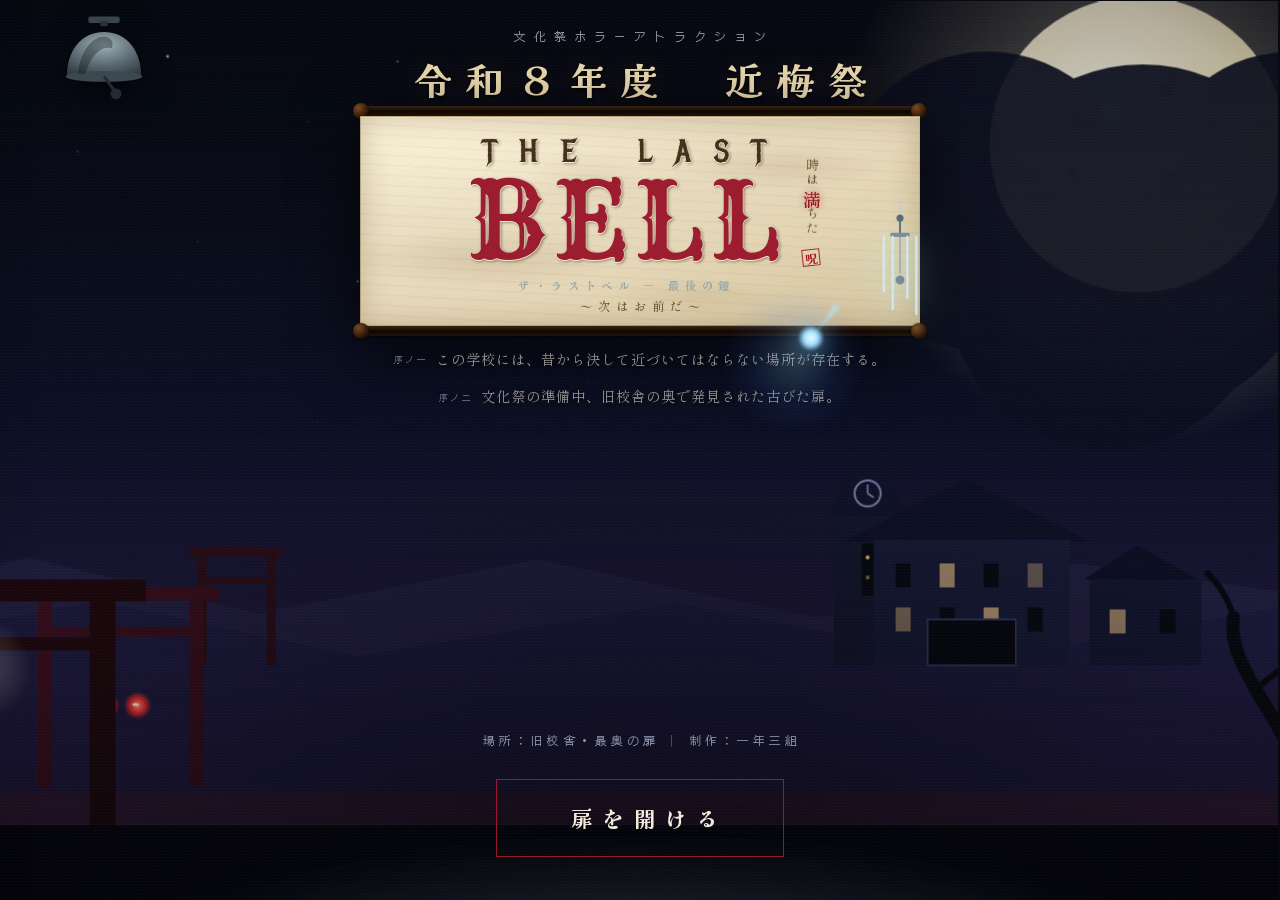
==== commit e941fbee: "全站ナビ（ベルメニュー・血幕遷移）＋P1〜P5 ページ骨格" ====
--- a/index.html
+++ b/index.html
@@ -12,8 +12,9 @@
 ============================================================ -->
 <link rel="preconnect" href="https://fonts.googleapis.com">
 <link rel="preconnect" href="https://fonts.gstatic.com" crossorigin>
-<link href="https://fonts.googleapis.com/css2?family=DotGothic16&family=Kaisei+Tokumin:wght@700;900&family=Shippori+Mincho:wght@500;600&family=Yuji+Syuku&family=Special+Elite&family=Metal+Mania&family=Rye&display=swap" rel="stylesheet">
+<link href="https://fonts.googleapis.com/css2?family=DotGothic16&family=Kaisei+Tokumin:wght@700;900&family=Shippori+Mincho:wght@500;600&family=Yuji+Syuku&family=Special+Elite&family=Metal+Mania&family=Rye&family=IM+Fell+English+SC&display=swap" rel="stylesheet">
 <link rel="stylesheet" href="src/style.css">
+<link rel="stylesheet" href="src/site.css">
 </head>
 <body>
 
@@ -382,6 +383,7 @@
 <!-- 天辺から滴る血（JSで血源を増やす） -->
 <div id="bloodDrips"></div>
 <script src="src/script.js"></script>
+<script src="src/site.js"></script>
 </body>
 </html>
 
--- a/src/site.css
+++ b/src/site.css
@@ -0,0 +1,91 @@
+/* ============================================================
+   site.css — 全站共通（ナビメニュー・ページ遷移・簡易ページ枠）
+   ・P0(index.html) は src/style.css と併用（重複しないよう #site* 空間）
+   ・P1〜P5 は body.site-page としてこのファイルだけで背景を持つ
+============================================================ */
+*{box-sizing:border-box;margin:0;padding:0}
+html,body{height:100%}
+body{overflow-x:hidden; background:#07080f}
+
+/* ---------- 簡易ページ（P1〜P5）の夜背景 ---------- */
+body.site-page{
+  font-family:"Shippori Mincho","Kaisei Tokumin","Yu Gothic",serif;
+  color:#e8e2d2;
+  background:
+    radial-gradient(120% 80% at 20% -10%, rgba(96,128,158,.16), transparent 55%),
+    radial-gradient(90% 70% at 85% 115%, rgba(150,20,40,.14), transparent 60%),
+    linear-gradient(180deg,#0a0e1d 0%,#141229 45%,#1b1130 100%);
+  min-height:100%}
+body.site-page::before{content:""; position:fixed; inset:-30px; pointer-events:none;
+  background-image:url("data:image/svg+xml;utf8,<svg xmlns='http://www.w3.org/2000/svg' width='140' height='140'><filter id='ns'><feTurbulence type='fractalNoise' baseFrequency='0.9' numOctaves='2' stitchTiles='stitch'/><feColorMatrix type='saturate' values='0'/></filter><rect width='140' height='140' filter='url(%23ns)' opacity='0.5'/></svg>");
+  opacity:.04; animation:siteFlick 2.4s steps(4) infinite}
+@keyframes siteFlick{0%,100%{opacity:.03}50%{opacity:.06}}
+.site-page .wrap{position:relative; max-width:860px; margin:0 auto; padding:9vh 4vw 12vh; z-index:1;
+  animation:siteIn .8s ease-out}
+@keyframes siteIn{from{opacity:0; transform:translateY(10px)}to{opacity:1; transform:none}}
+.site-page h1{font-family:"Kaisei Tokumin",serif; font-weight:900;
+  font-size:clamp(1.6rem,4.4vw,3rem); letter-spacing:.34em; text-indent:.34em;
+  color:#eadfc4; text-shadow:0 0 30px rgba(255,170,80,.12); line-height:1.5}
+.site-page h1 .en{display:block; font-family:"IM Fell English SC","Metal Mania",serif;
+  font-size:.34em; letter-spacing:.6em; text-indent:.6em; color:#9aa7b2; font-weight:400;
+  text-shadow:none; margin-top:.6em}
+.site-page .rule{width:90px; height:2px; margin:3vh auto; opacity:.5;
+  background:linear-gradient(90deg,transparent,#b0303e,transparent)}
+.site-page .prep{color:#b7c0cc; line-height:2.1; letter-spacing:.06em; font-size:.95rem}
+.site-page .prep b{color:#e07070; font-weight:500}
+.site-page .prep .ph{margin-top:3vh; border:1px dashed rgba(180,60,70,.5); padding:2.4vh 1.4em;
+  color:#9aa6b0; font-size:.85rem}
+
+/* ---------- 左上のベル＝メニューボタン（全ページ） ---------- */
+#siteBell{position:fixed; top:14px; left:38px; z-index:240; width:min(9vw,104px);
+  cursor:pointer; background:none; border:0; padding:0; color:inherit;
+  filter:drop-shadow(0 8px 14px rgba(0,0,0,.6));
+  transition:filter .35s ease, transform .2s ease}
+#siteBell svg{width:100%; height:auto; display:block}
+#siteBell:hover,#siteBell:focus-visible{filter:drop-shadow(0 8px 20px rgba(150,180,255,.6)) brightness(1.25)}
+#siteBell:active{transform:scale(.96)}
+#siteBell .swing2{transform-box:view-box; transform-origin:110px 14px;
+  animation:siteBellDangle 9s ease-in-out infinite}
+@keyframes siteBellDangle{0%,100%{transform:rotate(-.7deg)}50%{transform:rotate(.7deg)}}
+body.bell-open #siteBell{opacity:0; pointer-events:none; transition:opacity .25s}
+
+/* ---------- メニュー（血幕＋掛け軸のリスト） ---------- */
+#siteMenu{position:fixed; inset:0; z-index:250; display:none}
+#siteMenu.open{display:block}
+#siteMenu .mask{position:absolute; inset:0;
+  background:radial-gradient(120% 90% at 50% 40%, rgba(60,6,16,.88), rgba(8,2,6,.96));
+  cursor:pointer; animation:maskIn .35s ease}
+@keyframes maskIn{from{opacity:0}to{opacity:1}}
+#siteMenu nav{position:absolute; left:50%; top:50%; transform:translate(-50%,-50%);
+  width:min(86vw,560px); text-align:center}
+#siteMenu .m-title{font-family:"Yuji Syuku",serif; font-size:.9rem; letter-spacing:.6em;
+  text-indent:.6em; color:#c98; margin-bottom:2.4vh}
+#siteMenu a{display:block; text-decoration:none; color:#eee6d2;
+  font-family:"Kaisei Tokumin",serif; font-weight:700;
+  font-size:clamp(1.05rem,3.4vw,1.5rem); letter-spacing:.34em; text-indent:.34em;
+  padding:1.5vh .4em; border-bottom:1px solid rgba(200,120,120,.14);
+  transition:color .25s, letter-spacing .25s, background .25s}
+#siteMenu a small{display:block; font-family:"Shippori Mincho",serif; font-weight:400;
+  font-size:.58em; letter-spacing:.3em; text-indent:.3em; color:#97888e; margin-top:.2em}
+#siteMenu a:hover,#siteMenu a.here{color:#ffb3a0; letter-spacing:.5em; text-indent:.5em}
+#siteMenu a.here::before{content:"※"; color:#d43a4a; font-size:.7em; margin-right:.4em}
+#siteMenu a.here small{color:#c98}
+#siteMenu .m-close{position:absolute; top:4vh; right:4vw; color:#8a93a4; font-size:.8rem;
+  letter-spacing:.3em; cursor:pointer; font-family:"DotGothic16",monospace}
+
+/* ---------- ページ遷移の幕（左右から合わさる血幕） ---------- */
+#trans{position:fixed; inset:0; z-index:300; pointer-events:none; display:flex}
+#trans i{flex:1; background:linear-gradient(180deg,#07040a 0%,#2a0712 55%,#4d0a1c 100%);
+  transform:scaleY(0); transform-origin:top;
+  transition:transform .55s cubic-bezier(.7,0,.3,1)}
+#trans i:nth-child(2){transform-origin:bottom; transition-delay:.06s}
+#trans i:nth-child(3){background:
+  linear-gradient(180deg,#0d0310 0%,#4d0a1c 60%,#1c0308 100%);
+  transform-origin:top; transition-delay:.12s}
+body.leaving #trans i{transform:scaleY(1)}
+#trans b{position:absolute; left:50%; top:50%; transform:translate(-50%,-50%);
+  font-family:"Yuji Syuku",serif; letter-spacing:.5em; text-indent:.5em; color:#e8cfc0;
+  font-size:1rem; opacity:0; transition:opacity .3s ease .3s}
+body.leaving #trans b{opacity:.85}
+
+/* P0 上でこのCSSが被らないように（index 側に同じ名前の #intro 等は無関係） */
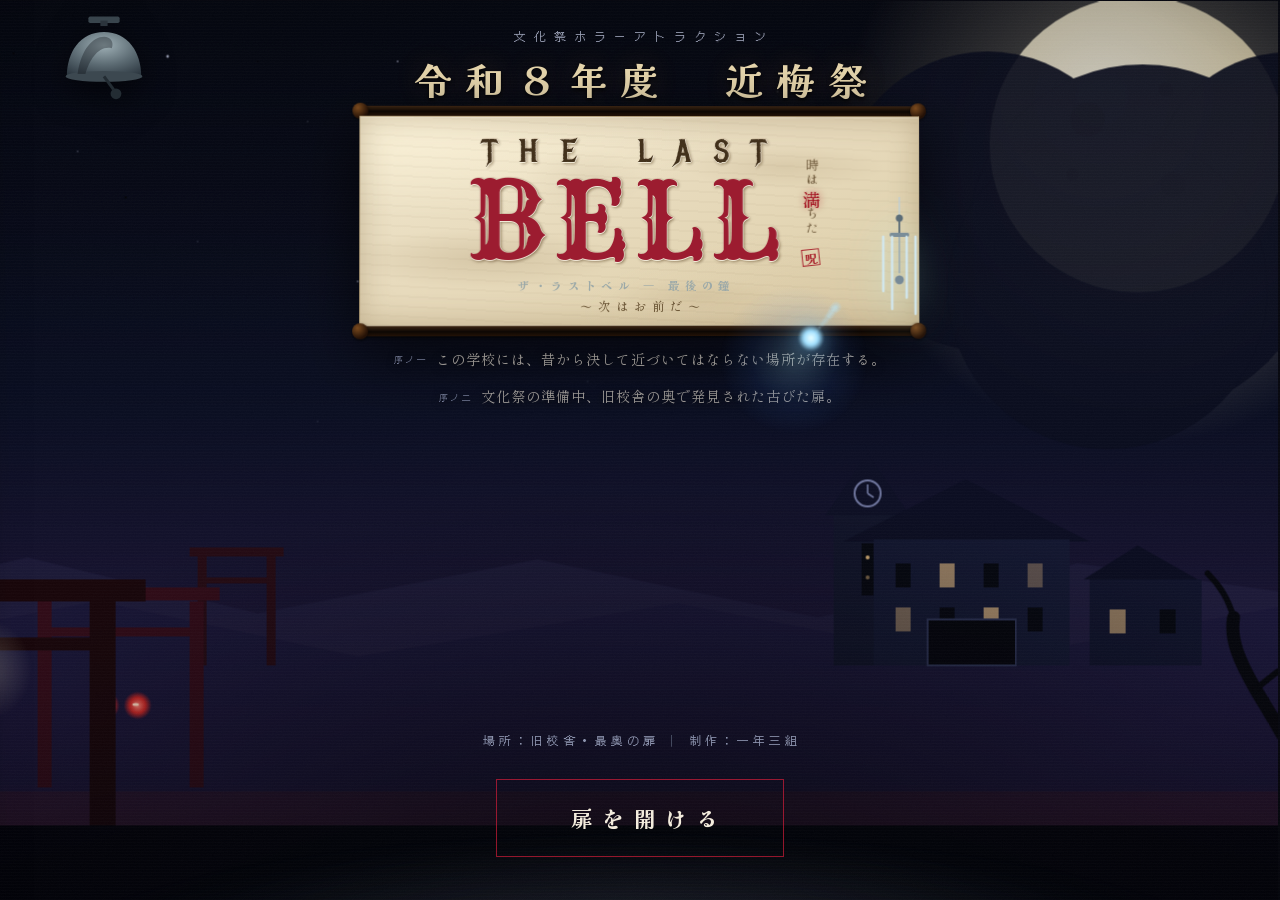
==== commit 702ec32f: "モバイル専用夜空レイヤー＋幕内遷移（フリッカー防止）＋style.css 構造修復" ====
--- a/index.html
+++ b/index.html
@@ -17,6 +17,9 @@
 <link rel="stylesheet" href="src/site.css">
 </head>
 <body>
+
+<!-- スマホ専用の縦長夜空（横構図のSVGを無理に写さない） -->
+<div id="mBg" aria-hidden="true"></div>
 
 <!-- 背景一式（専用レイヤー・画面からはみ出さない） -->
 <div id="fxBack">
--- a/src/style.css
+++ b/src/style.css
@@ -752,7 +752,7 @@
   #door{font-size:clamp(1.05rem,4.6vw,1.28rem); padding:1.12em 1.5em 1.12em 1.92em;
     min-width:min(78vw,320px); min-height:64px; letter-spacing:.34em; text-indent:.34em}
   /* 風鈴は掛け軸の右脇・軸の外側に小さく吊るす（落款と重ならない） */
-  .windchime{right:-40px; bottom:6px; width:30px}
+  .windchime{right:-8px; bottom:auto; top:62%; width:26px}   /* 紙の右脇に沿って吊るす */
 
 }
 /* 細身スマホ：序文サイズを少し落として物語を収める */
@@ -769,6 +769,42 @@
   .bellSub{letter-spacing:.3em; text-indent:.3em; font-size:.5rem}
   #timerBox{bottom:150px}
 }
+/* ---- モバイル夜空（P0・常時非表示、狭い画面のみ表示） ---- */
+#mBg{position:fixed; inset:0; z-index:0; pointer-events:none; display:none;
+  background:
+    radial-gradient(150px 150px at 80% 6%, rgba(247,237,214,.9), transparent 66%),
+    radial-gradient(340px 180px at 80% 6%, rgba(255,240,208,.14), transparent 72%),
+    radial-gradient(90% 55% at 50% 112%, rgba(96,24,44,.35), transparent 72%),
+    linear-gradient(180deg,#04060e 0%,#0a0f24 38%,#120e26 78%,#190d20 100%);
+  overflow:hidden}
+#mBg::before{content:""; position:absolute; inset:0;   /* 星（まばらに） */
+  background-image:
+    radial-gradient(1.6px 1.6px at 12% 20%, rgba(219,228,255,.9) 60%, transparent 65%),
+    radial-gradient(1.2px 1.2px at 24% 9%,  rgba(219,228,255,.7) 60%, transparent 65%),
+    radial-gradient(1.4px 1.4px at 34% 32%, rgba(219,228,255,.8) 60%, transparent 65%),
+    radial-gradient(1px   1px   at 9%  56%, rgba(219,228,255,.6) 60%, transparent 65%),
+    radial-gradient(1.5px 1.5px at 47% 18%, rgba(230,236,255,.85) 60%, transparent 65%),
+    radial-gradient(1.2px 1.2px at 62% 42%, rgba(219,228,255,.7) 60%, transparent 65%),
+    radial-gradient(1.6px 1.6px at 88% 34%, rgba(230,236,255,.85) 60%, transparent 65%),
+    radial-gradient(1.2px 1.2px at 97% 62%, rgba(219,228,255,.65) 60%, transparent 65%),
+    radial-gradient(1.3px 1.3px at 40% 78%, rgba(219,228,255,.6) 60%, transparent 65%),
+    radial-gradient(1px   1px   at 72% 92%, rgba(219,228,255,.55) 60%, transparent 65%),
+    radial-gradient(1.4px 1.4px at 55% 60%, rgba(219,228,255,.7) 60%, transparent 65%);
+  opacity:.8}
+/* 呪縛後は月が血に染まる */
+#mBg::after{content:""; position:absolute; inset:0; opacity:0;
+  transition:opacity 7s ease;
+  background:
+    radial-gradient(150px 150px at 80% 6%, rgba(226,38,58,.92), transparent 64%),
+    radial-gradient(340px 190px at 80% 6%, rgba(210,20,40,.3), transparent 72%),
+    radial-gradient(80% 45% at 50% 112%, rgba(140,12,32,.5), transparent 74%)}
+body.cursed #mBg::after{opacity:.9}
+/* スマホの縦長画面：横構図SVGは止め、夜空レイヤーを表示する */
+@media (max-width:560px){
+  #bgScene{opacity:0 !important}
+  #mBg{display:block}
+}
+
 /* アニメーション抑止ユーザー向け */
 @media (prefers-reduced-motion:reduce){
   *{animation-duration:.01ms !important; animation-delay:0s !important; transition-duration:.01ms !important}
--- a/src/site.css
+++ b/src/site.css
@@ -18,8 +18,7 @@
   min-height:100%}
 body.site-page::before{content:""; position:fixed; inset:-30px; pointer-events:none;
   background-image:url("data:image/svg+xml;utf8,<svg xmlns='http://www.w3.org/2000/svg' width='140' height='140'><filter id='ns'><feTurbulence type='fractalNoise' baseFrequency='0.9' numOctaves='2' stitchTiles='stitch'/><feColorMatrix type='saturate' values='0'/></filter><rect width='140' height='140' filter='url(%23ns)' opacity='0.5'/></svg>");
-  opacity:.04; animation:siteFlick 2.4s steps(4) infinite}
-@keyframes siteFlick{0%,100%{opacity:.03}50%{opacity:.06}}
+  opacity:.035}
 .site-page .wrap{position:relative; max-width:860px; margin:0 auto; padding:9vh 4vw 12vh; z-index:1;
   animation:siteIn .8s ease-out}
 @keyframes siteIn{from{opacity:0; transform:translateY(10px)}to{opacity:1; transform:none}}
@@ -75,17 +74,22 @@
 
 /* ---------- ページ遷移の幕（左右から合わさる血幕） ---------- */
 #trans{position:fixed; inset:0; z-index:300; pointer-events:none; display:flex}
-#trans i{flex:1; background:linear-gradient(180deg,#07040a 0%,#2a0712 55%,#4d0a1c 100%);
+#trans i{flex:1; will-change:transform;
+  background:linear-gradient(180deg,#0b0308 0%,#2c0712 46%,#4d0a1c 100%);
   transform:scaleY(0); transform-origin:top;
-  transition:transform .55s cubic-bezier(.7,0,.3,1)}
+  transition:transform .6s cubic-bezier(.7,0,.3,1)}
 #trans i:nth-child(2){transform-origin:bottom; transition-delay:.06s}
-#trans i:nth-child(3){background:
-  linear-gradient(180deg,#0d0310 0%,#4d0a1c 60%,#1c0308 100%);
-  transform-origin:top; transition-delay:.12s}
+#trans i:nth-child(3){transform-origin:top; transition-delay:.12s}
 body.leaving #trans i{transform:scaleY(1)}
+/* 入場：新ページも幕が閉じた状態から始め、その後ゆっくり開く（チラつき防止） */
+body.tenter #trans i{transform:scaleY(1); transition:none}
+body.tenter.arrive #trans i{transform:scaleY(0); transition:transform .6s cubic-bezier(.7,0,.3,1)}
+body.tenter.arrive #trans i:nth-child(2){transition-delay:.08s}
+body.tenter.arrive #trans i:nth-child(3){transition-delay:.16s}
 #trans b{position:absolute; left:50%; top:50%; transform:translate(-50%,-50%);
-  font-family:"Yuji Syuku",serif; letter-spacing:.5em; text-indent:.5em; color:#e8cfc0;
-  font-size:1rem; opacity:0; transition:opacity .3s ease .3s}
+  font-family:"Yuji Syuku",serif; white-space:nowrap;
+  letter-spacing:.38em; text-indent:.38em; color:#e8cfc0;
+  font-size:clamp(.62rem,2.4vw,.92rem); opacity:0; transition:opacity .3s ease .3s}
 body.leaving #trans b{opacity:.85}
 
-/* P0 上でこのCSSが被らないように（index 側に同じ名前の #intro 等は無関係） */
+/* P0 上でこのCSSが被らないように（index 側に同じ名前の #intro 等は無関係） */
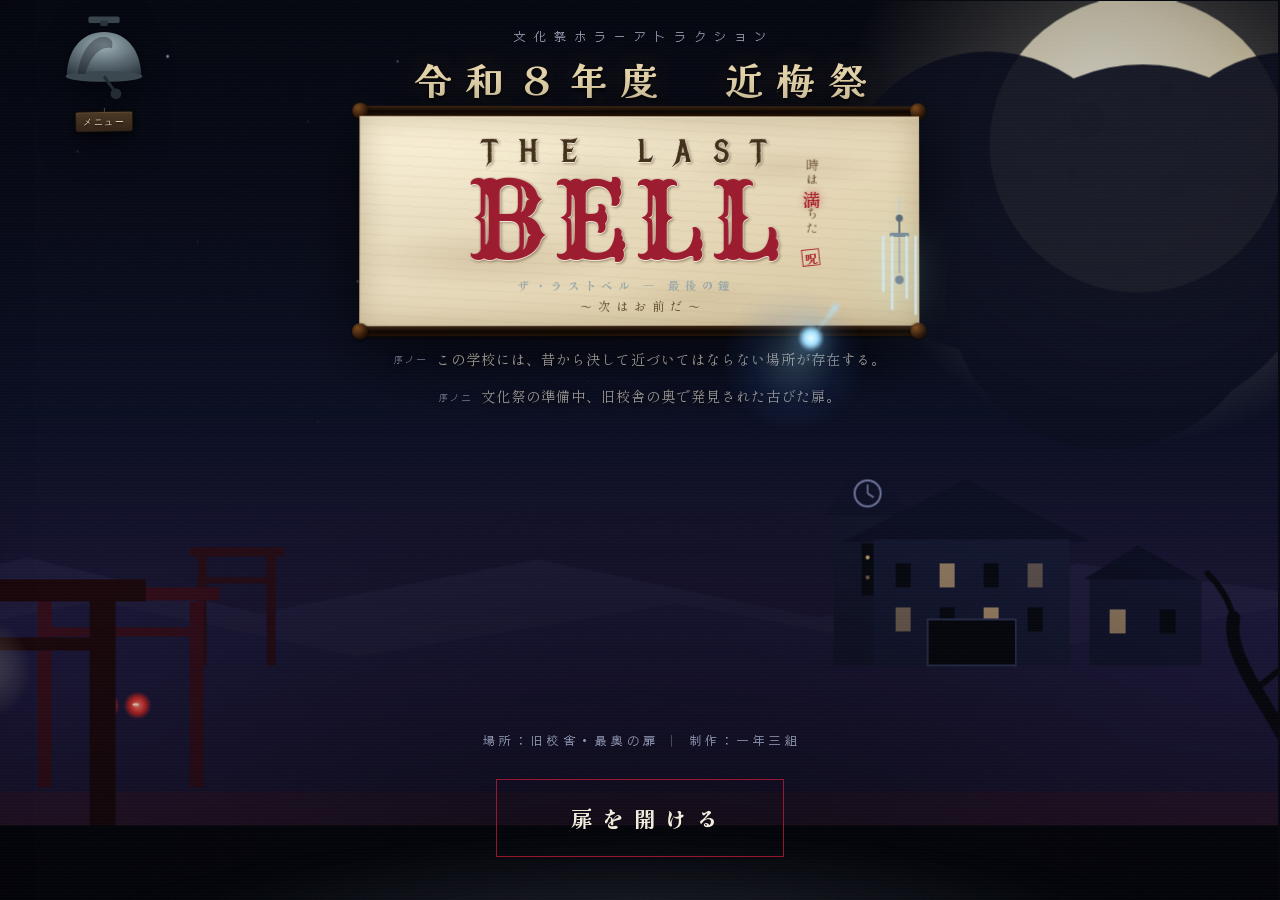
==== commit 073431b7: "案内と動きの強化：触屏の狐火ガイド・メニュー木札・ベル/木札のポインタ追従・スマホ自動遊泳とドラッグ連動" ====
--- a/index.html
+++ b/index.html
@@ -266,9 +266,9 @@
   <div id="timer">--:--</div>
 </div>
 
-<!-- 旧校舎のベル（左上・将来メニューボタンになる） -->
+<!-- 旧校舎のベル（左上＝メニューボタン） -->
 <figure class="bellFig" id="bellFig" role="button" tabindex="0"
-  aria-label="メニュー" title="メニュー（準備中）">
+  aria-label="メニュー" title="メニュー">
   <svg viewBox="0 0 220 150" preserveAspectRatio="xMidYMid meet">
     <defs>
       <radialGradient id="bellGrad" cx=".5" cy=".3" r=".8">
@@ -376,6 +376,9 @@
   <div id="fxRipple"></div>
 </div>
 
+<!-- 触屏向けの導きの蒼火（スマホのみ・マウスフォローの代わりに使う） -->
+<div id="mFox" aria-hidden="true"></div>
+
 <!-- 悪寒フラッシュ -->
 <div id="chill"></div>
 
--- a/src/style.css
+++ b/src/style.css
@@ -358,7 +358,8 @@
 .bellFig{position:fixed; top:14px; left:38px; z-index:45; pointer-events:auto;
   cursor:pointer; outline:none; will-change:transform;
   width:min(11.5vw,132px); filter:drop-shadow(0 10px 16px rgba(0,0,0,.55));
-  transition:filter .4s ease, opacity .4s ease}
+  transition:filter .4s ease, opacity .4s ease;
+  transform-origin:50% 10%}   /* ポインタ追従の支点＝吊り金具 */
 .bellFig svg{width:100%; height:auto; overflow:visible}
 .bellFig:hover,.bellFig:focus-visible{filter:drop-shadow(0 10px 20px rgba(140,10,26,.6)) brightness(1.18)}
 .bellFig:active svg{transform:scale(.97)}
@@ -700,6 +701,13 @@
 @keyframes rippleGo{0%{opacity:.9; width:6px; height:6px}
   100%{opacity:0; width:190px; height:190px}}
 
+/* 触屏の導きの蒼火：タップ地点から対象へ飛ぶ（軽量・スマホのみ表示） */
+#mFox{display:none; position:fixed; left:-60px; top:-60px; z-index:66; pointer-events:none;
+  width:24px; height:24px; border-radius:50%; opacity:.95; mix-blend-mode:screen;
+  background:radial-gradient(circle, #eaffff 0%, #9adcff 42%, rgba(90,170,255,0) 76%);
+  filter:drop-shadow(0 0 12px rgba(130,205,255,.9));
+  transform:translate(-50%,-50%); will-change:left,top}
+
 /* ============================================================
    6. タブレット/モバイル（ポインタなし）調整
 ============================================================ */
--- a/src/site.css
+++ b/src/site.css
@@ -92,4 +92,32 @@
   font-size:clamp(.62rem,2.4vw,.92rem); opacity:0; transition:opacity .3s ease .3s}
 body.leaving #trans b{opacity:.85}
 
-/* P0 上でこのCSSが被らないように（index 側に同じ名前の #intro 等は無関係） */+/* P0 上でこのCSSが被らないように（index 側に同じ名前の #intro 等は無関係） */
+
+/* ---------- ベル＝メニュー の小さな木札（初見の案内・初めて開くまで） ---------- */
+.bellFig .bellTag, #siteBell .bellTag{
+  position:absolute; left:50%; top:100%; z-index:2;
+  transform:translateX(-50%) rotate(-1deg); margin-top:2px;
+  white-space:nowrap; line-height:1; user-select:none; cursor:pointer;
+  font-family:"Kaisei Tokumin",serif; font-weight:500;
+  font-size:.56rem; letter-spacing:.18em; text-indent:.18em; color:#e9d9b4;
+  background:linear-gradient(180deg,#4d3a26,#34251a);
+  border:1px solid rgba(0,0,0,.6); border-radius:3px;
+  padding:.34em .78em .42em;
+  box-shadow:inset 0 1px 0 rgba(255,214,150,.12), 0 3px 9px rgba(0,0,0,.55);
+  text-shadow:0 1px 2px rgba(0,0,0,.7);
+  transform-origin:50% -9px;   /* 紐の先を支点に小札らしく振れる */
+  opacity:1; transition:opacity .5s ease;
+  animation:bellTagIn .7s ease backwards}
+.bellTag::before{content:""; display:block; width:1px; height:7px; margin:-7px auto 3px;
+  background:linear-gradient(180deg,rgba(210,185,150,.4),#3c2e1e)}
+@keyframes bellTagIn{
+  from{opacity:0; transform:translateX(-50%) translateY(-5px)}
+  to{opacity:1; transform:translateX(-50%) rotate(-1deg)}}
+/* 入口(P0)は開幕が終わる頃に、他のページは幕が開いてから出す */
+body:not(.site-page) .bellTag{animation-delay:4.3s}
+body.site-page .bellTag{animation-delay:1.05s}
+@media (pointer:coarse){
+  body:not(.site-page) .bellTag{animation-delay:3s}}
+/* 一度メニューを開いたら二度と出さない（#siteBell はID付きなので下位の隠し規則より強く指定） */
+body.hint-off .bellFig .bellTag, body.hint-off #siteBell .bellTag{opacity:0; pointer-events:none; animation:none}
